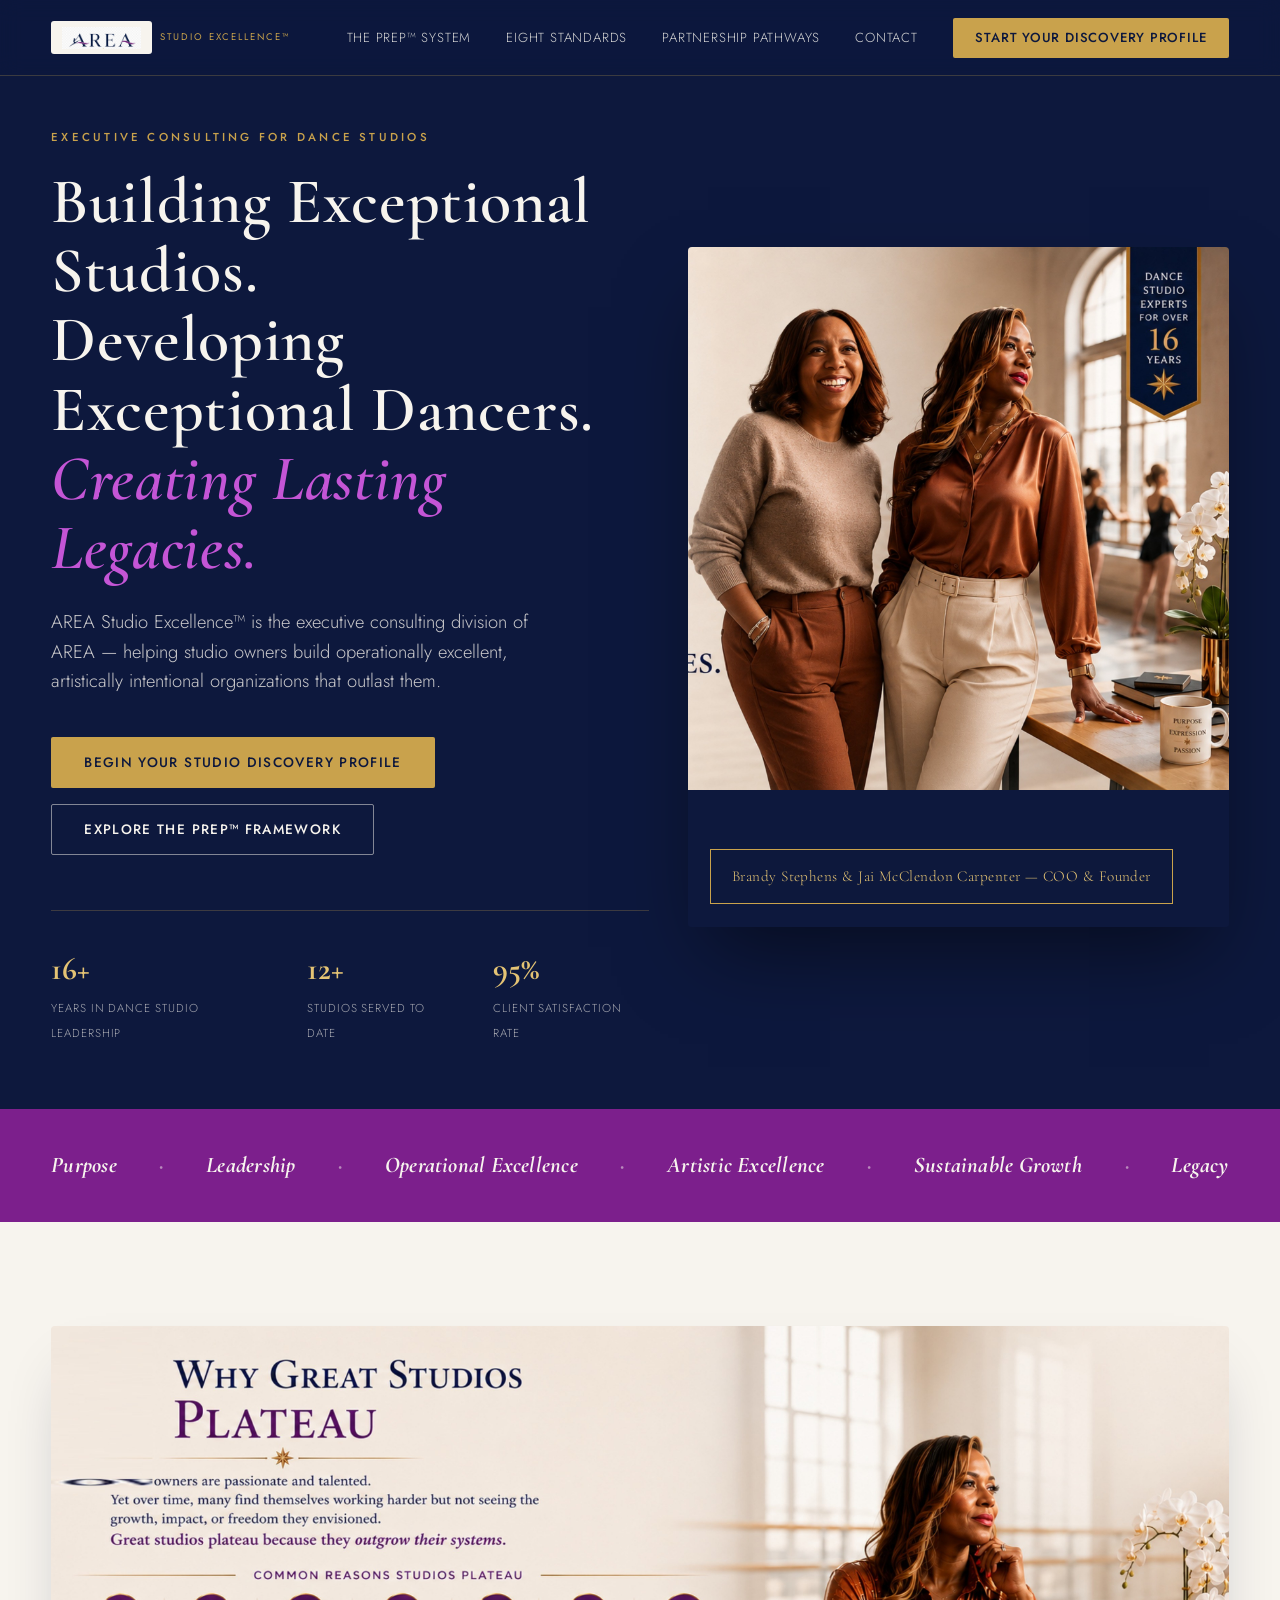
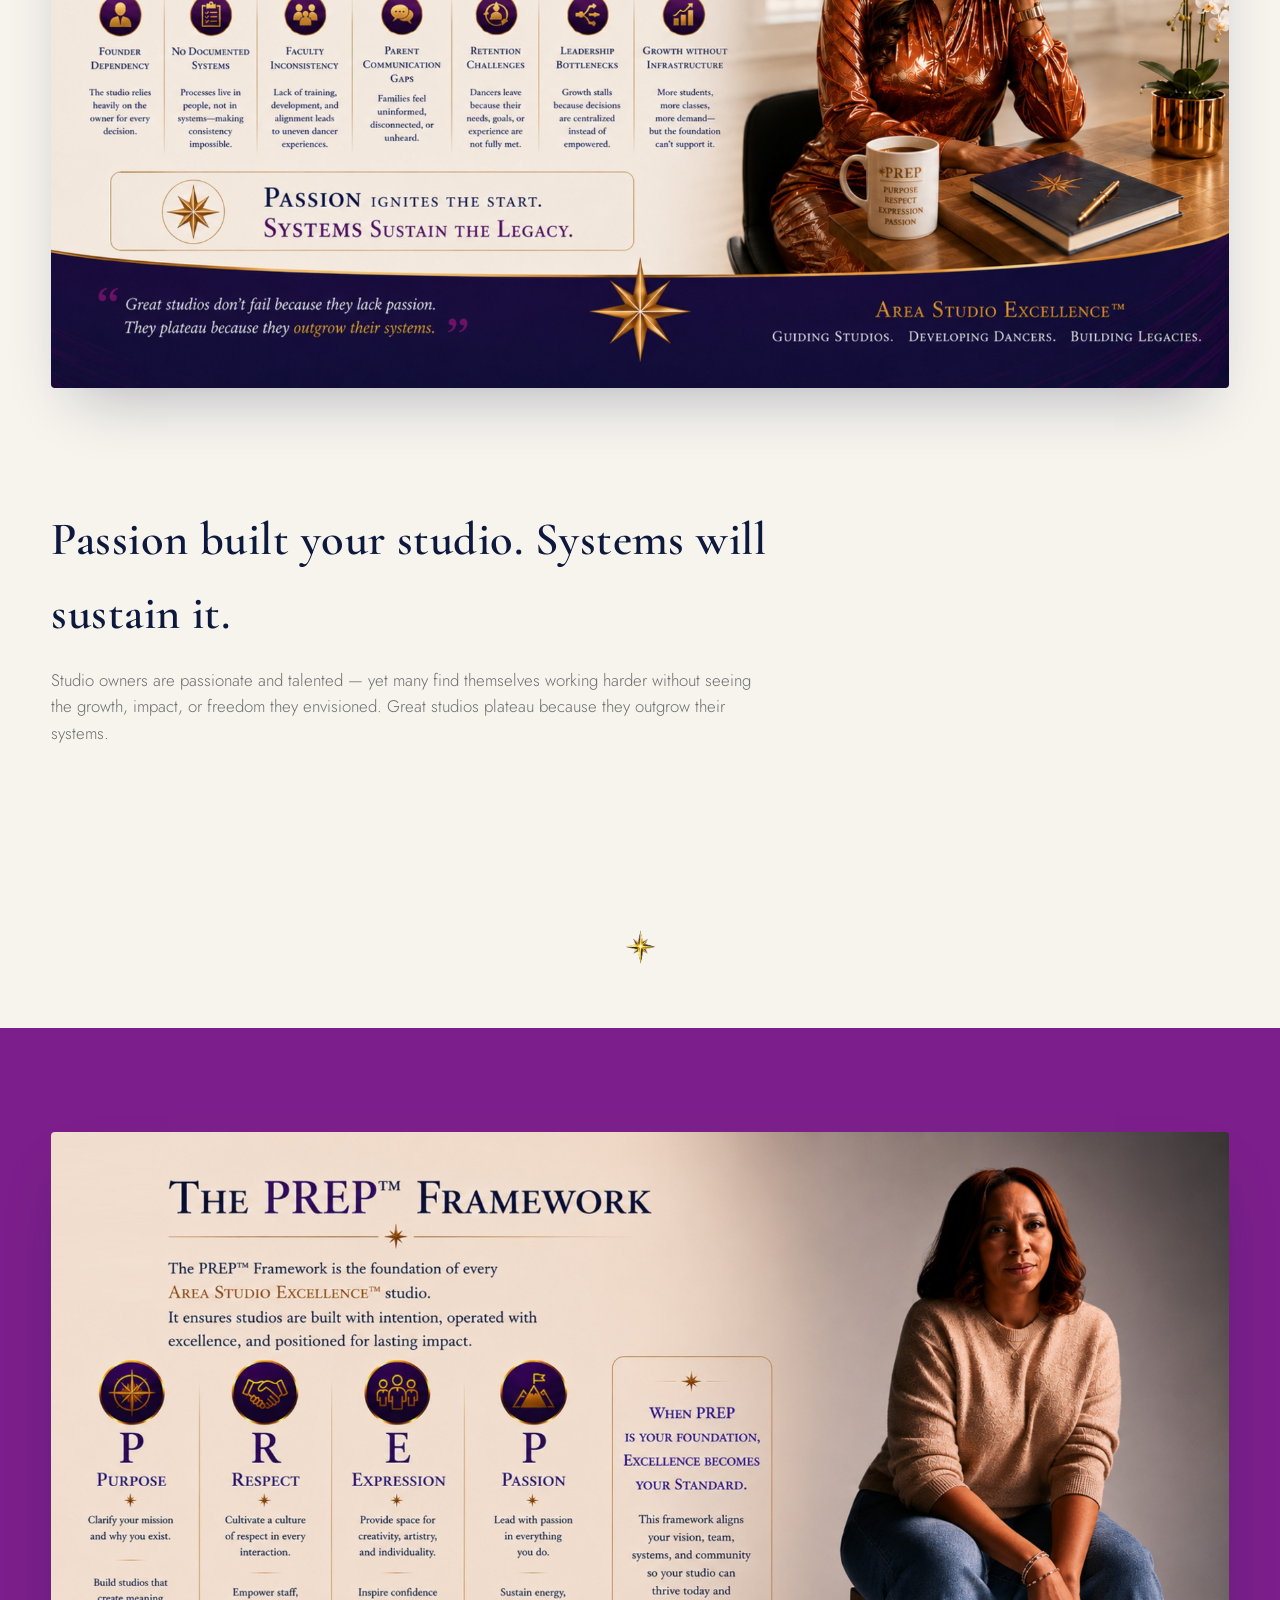
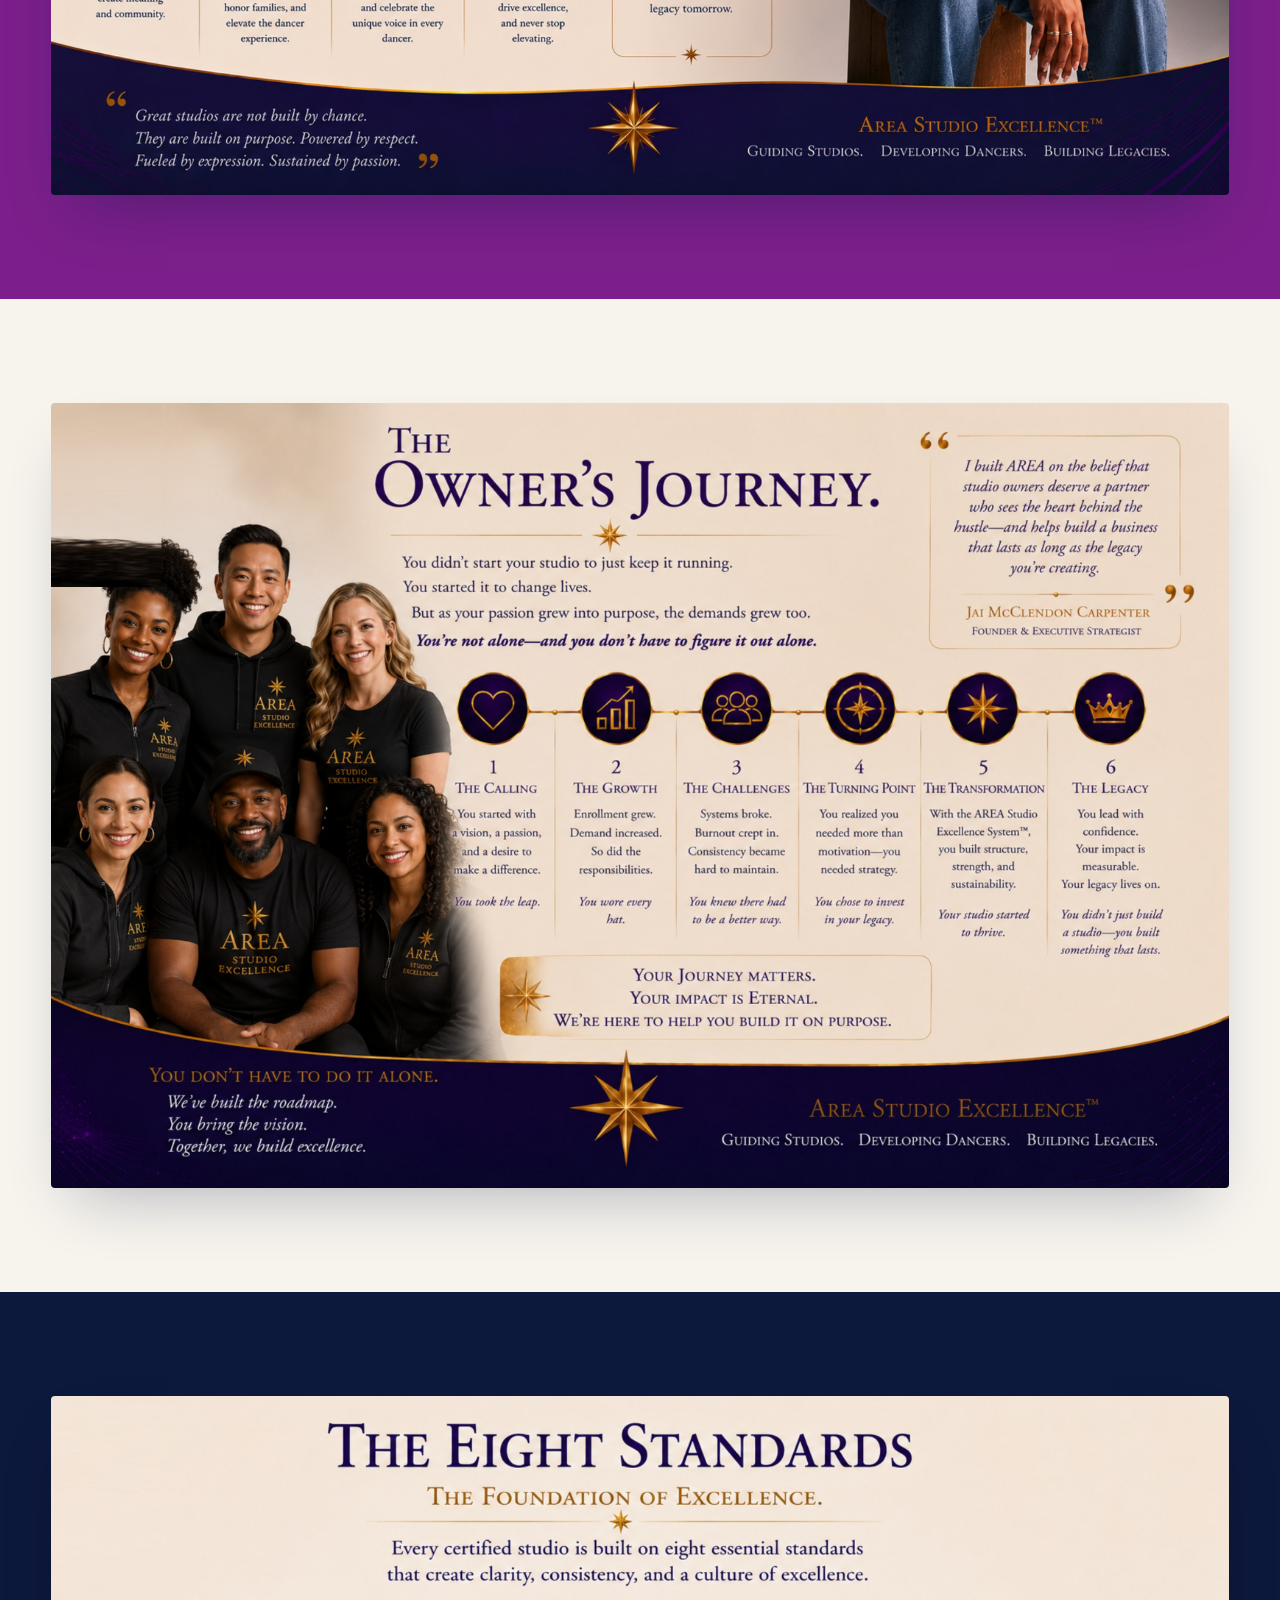
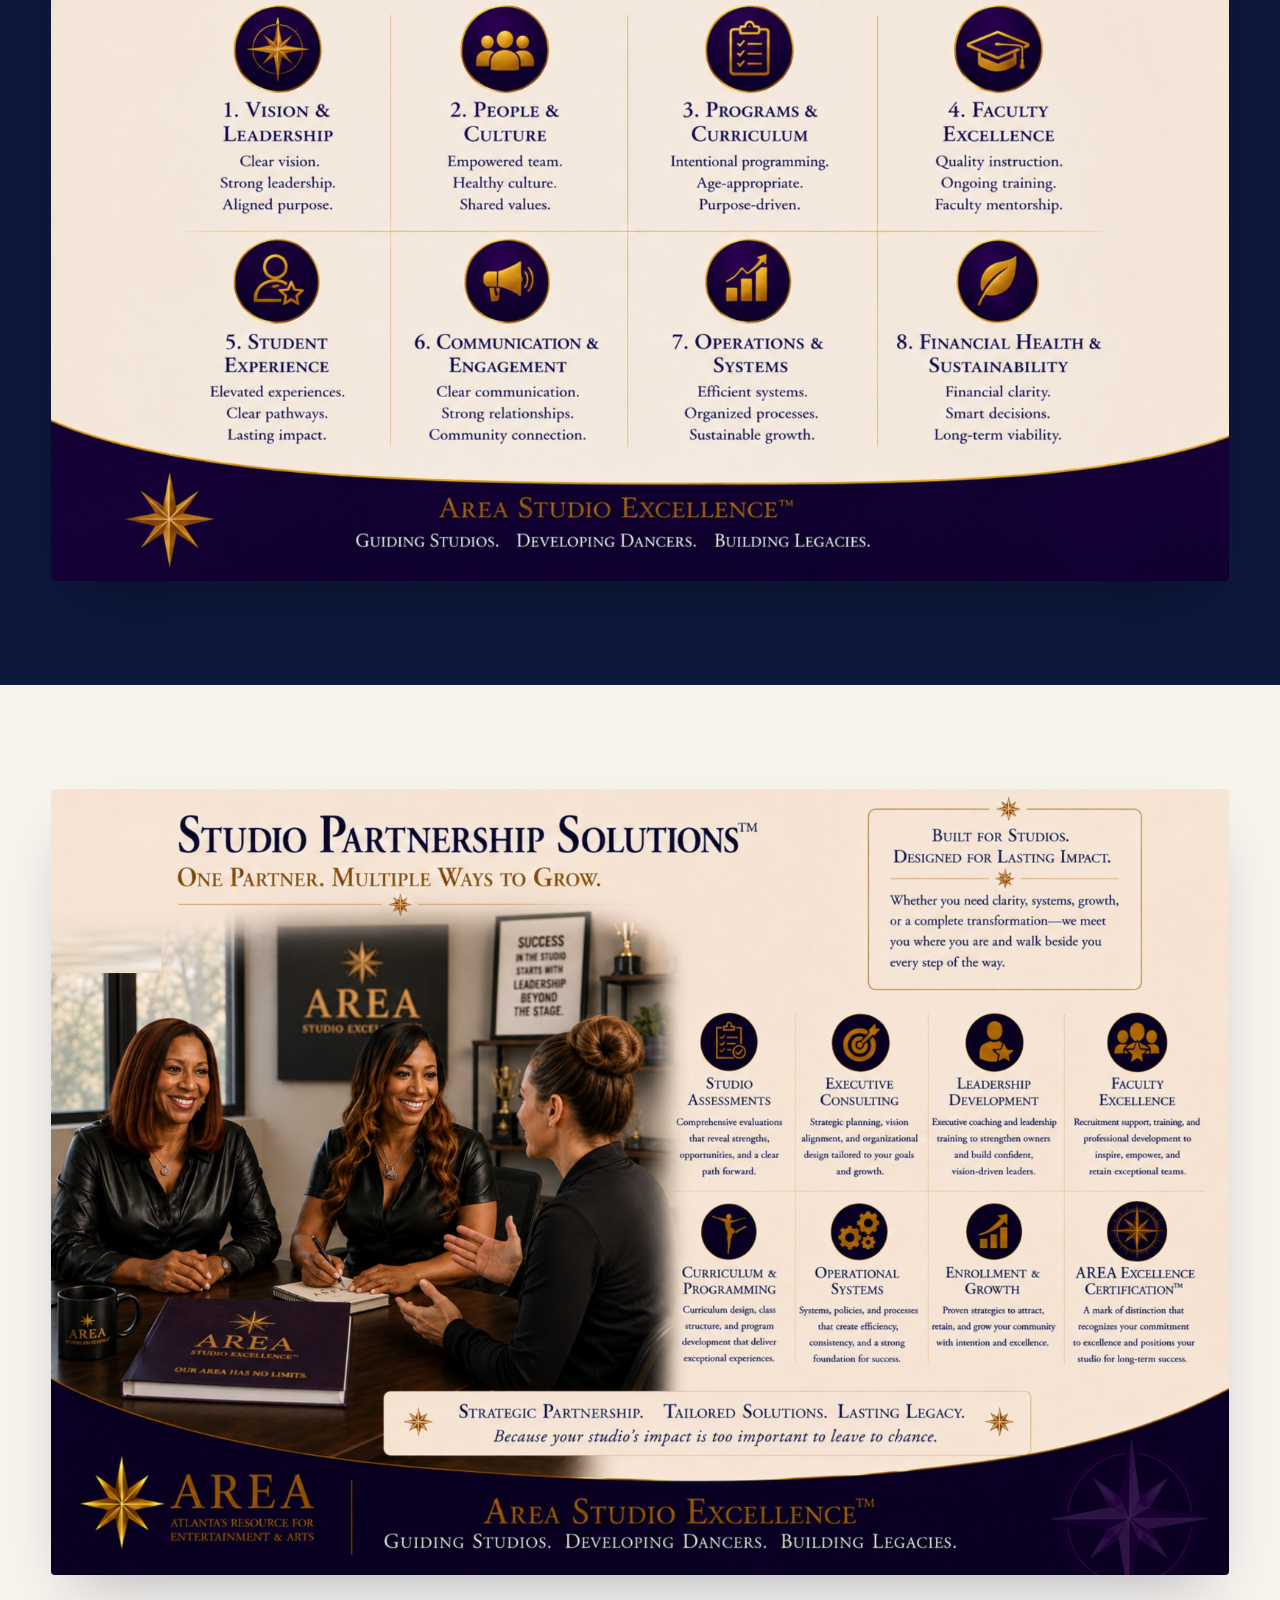
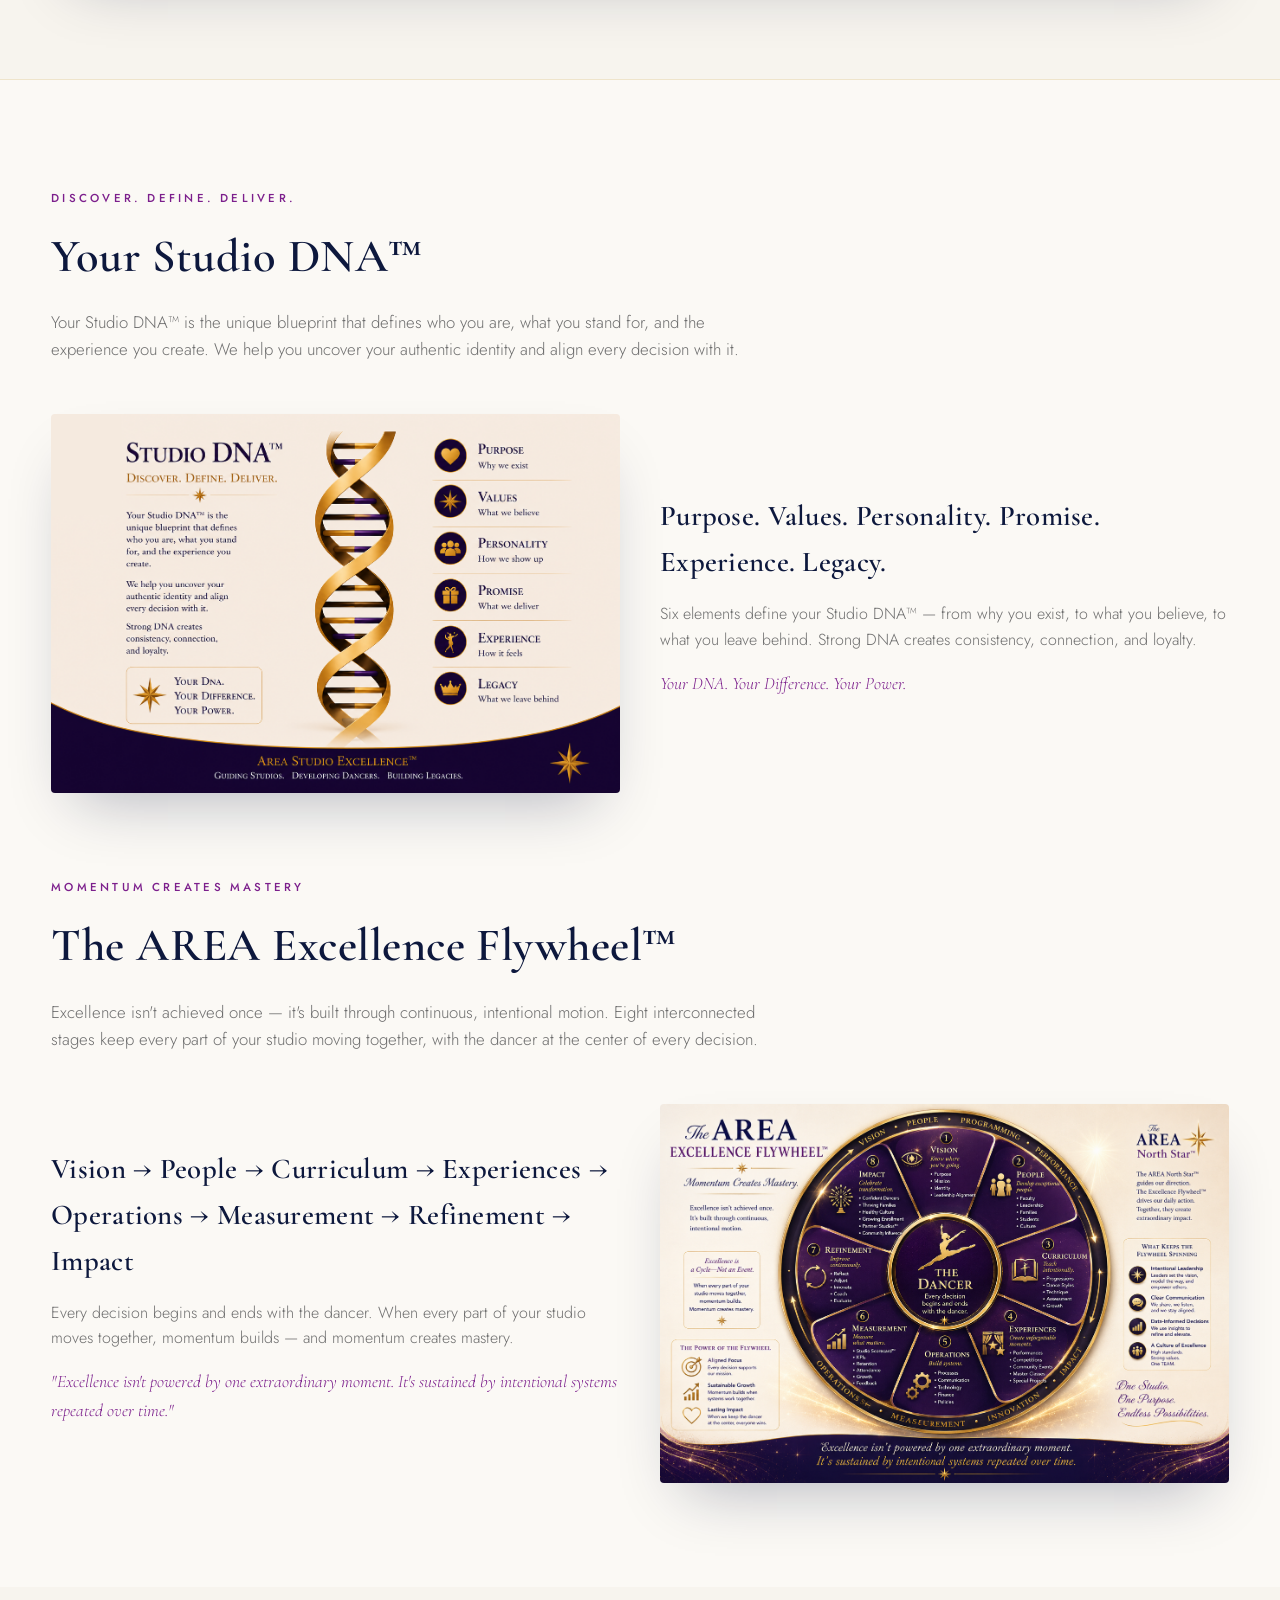
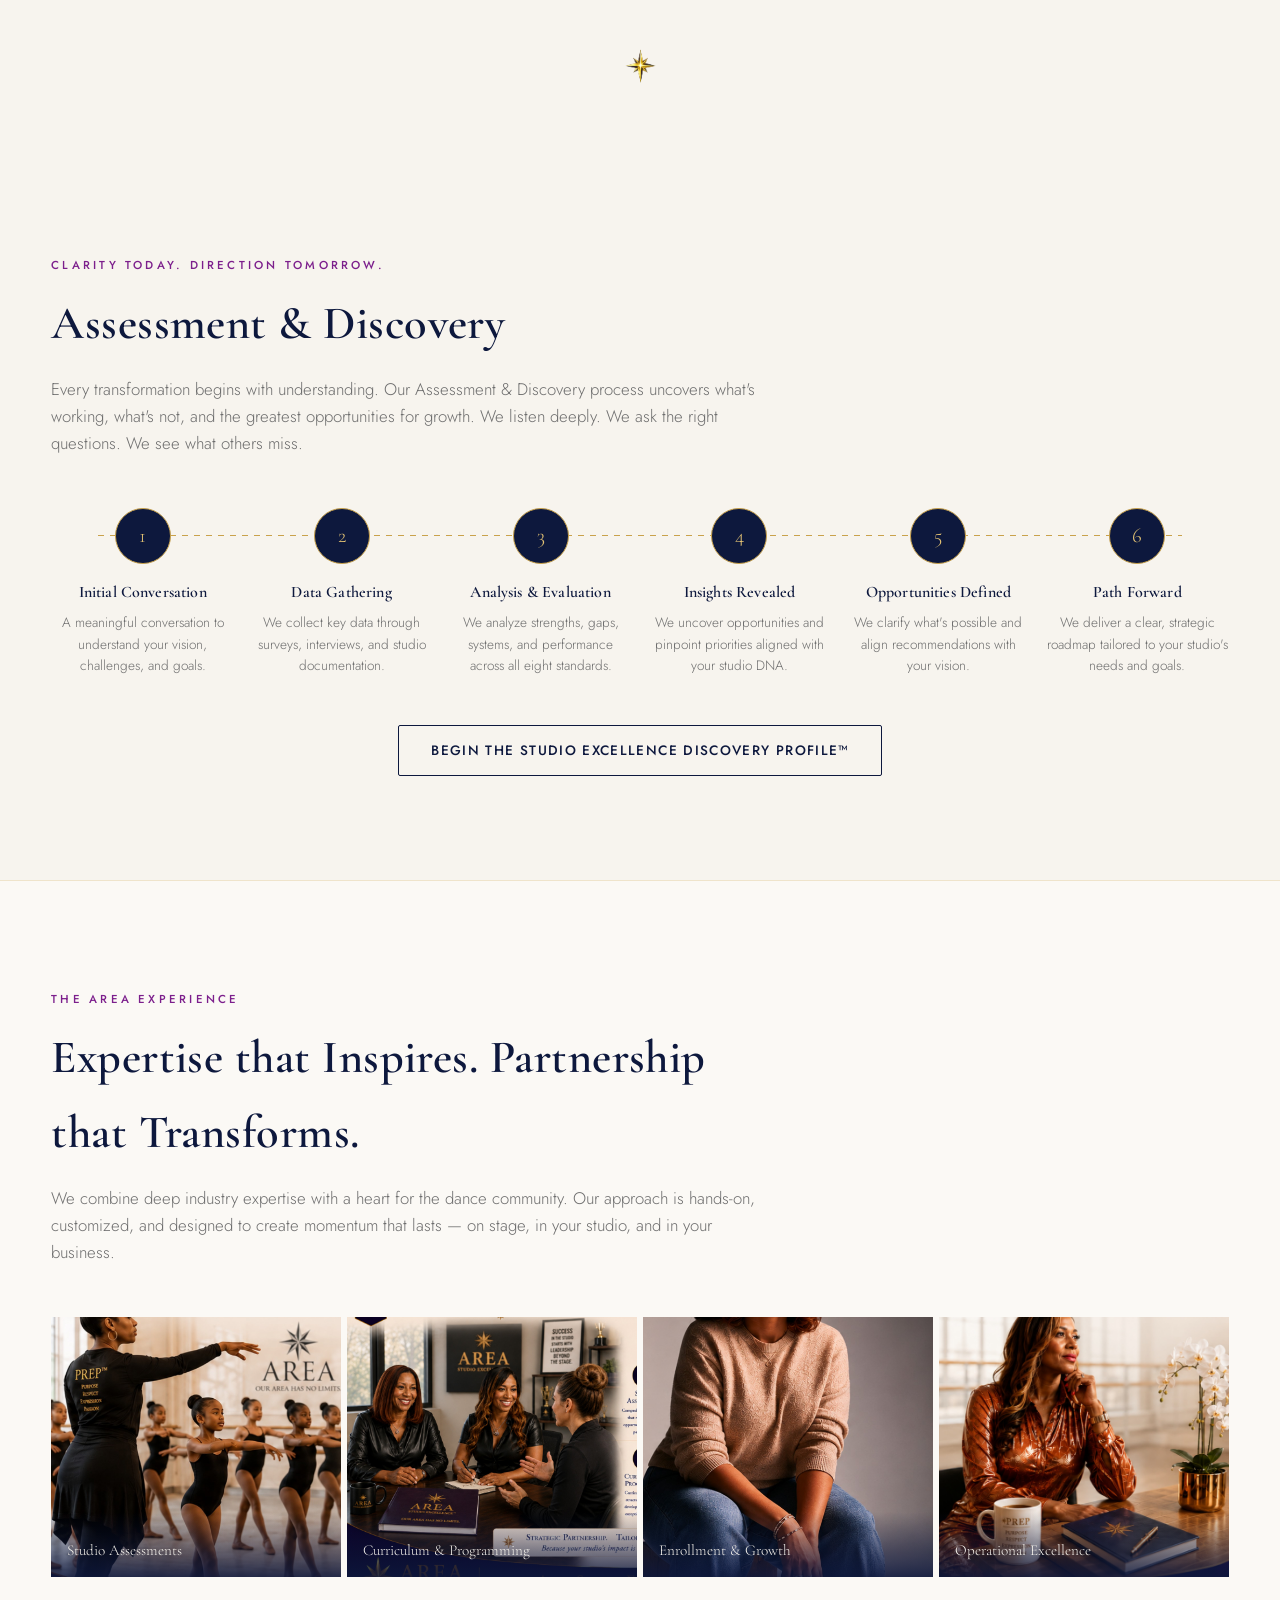
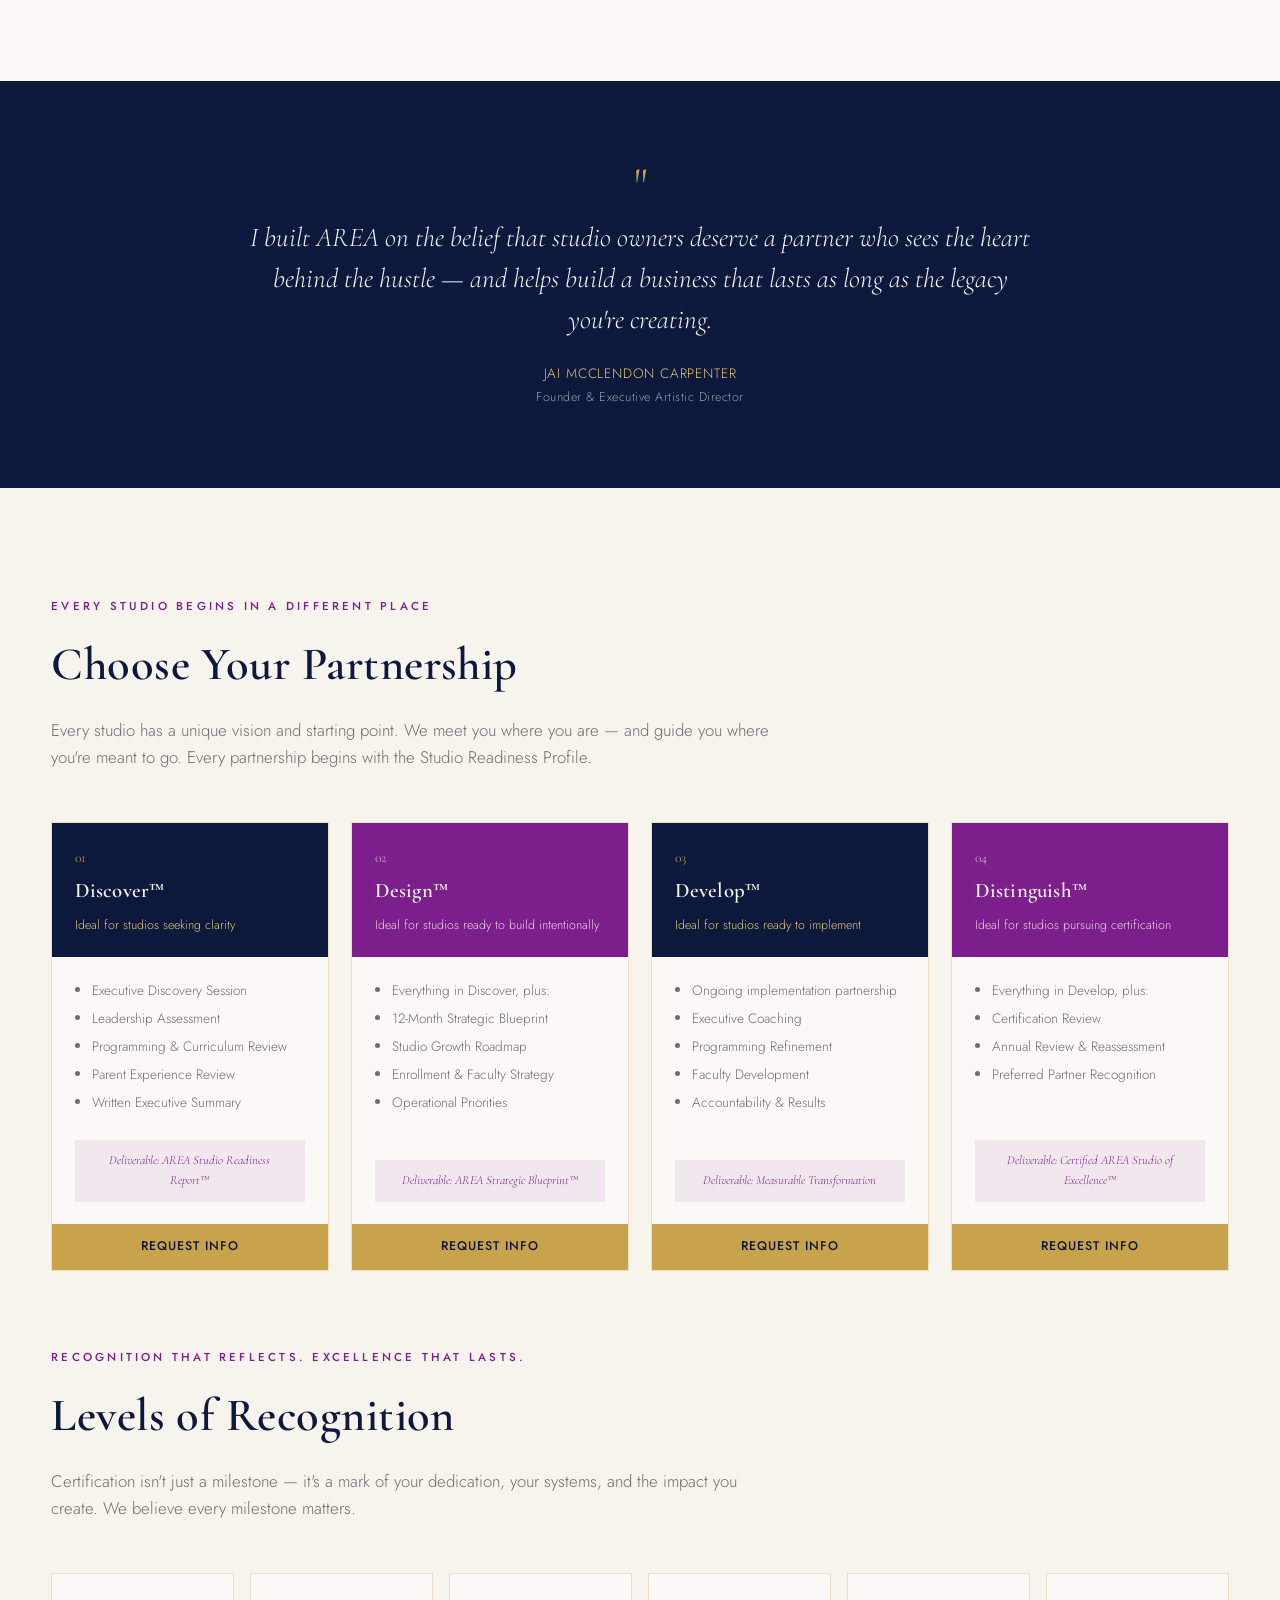
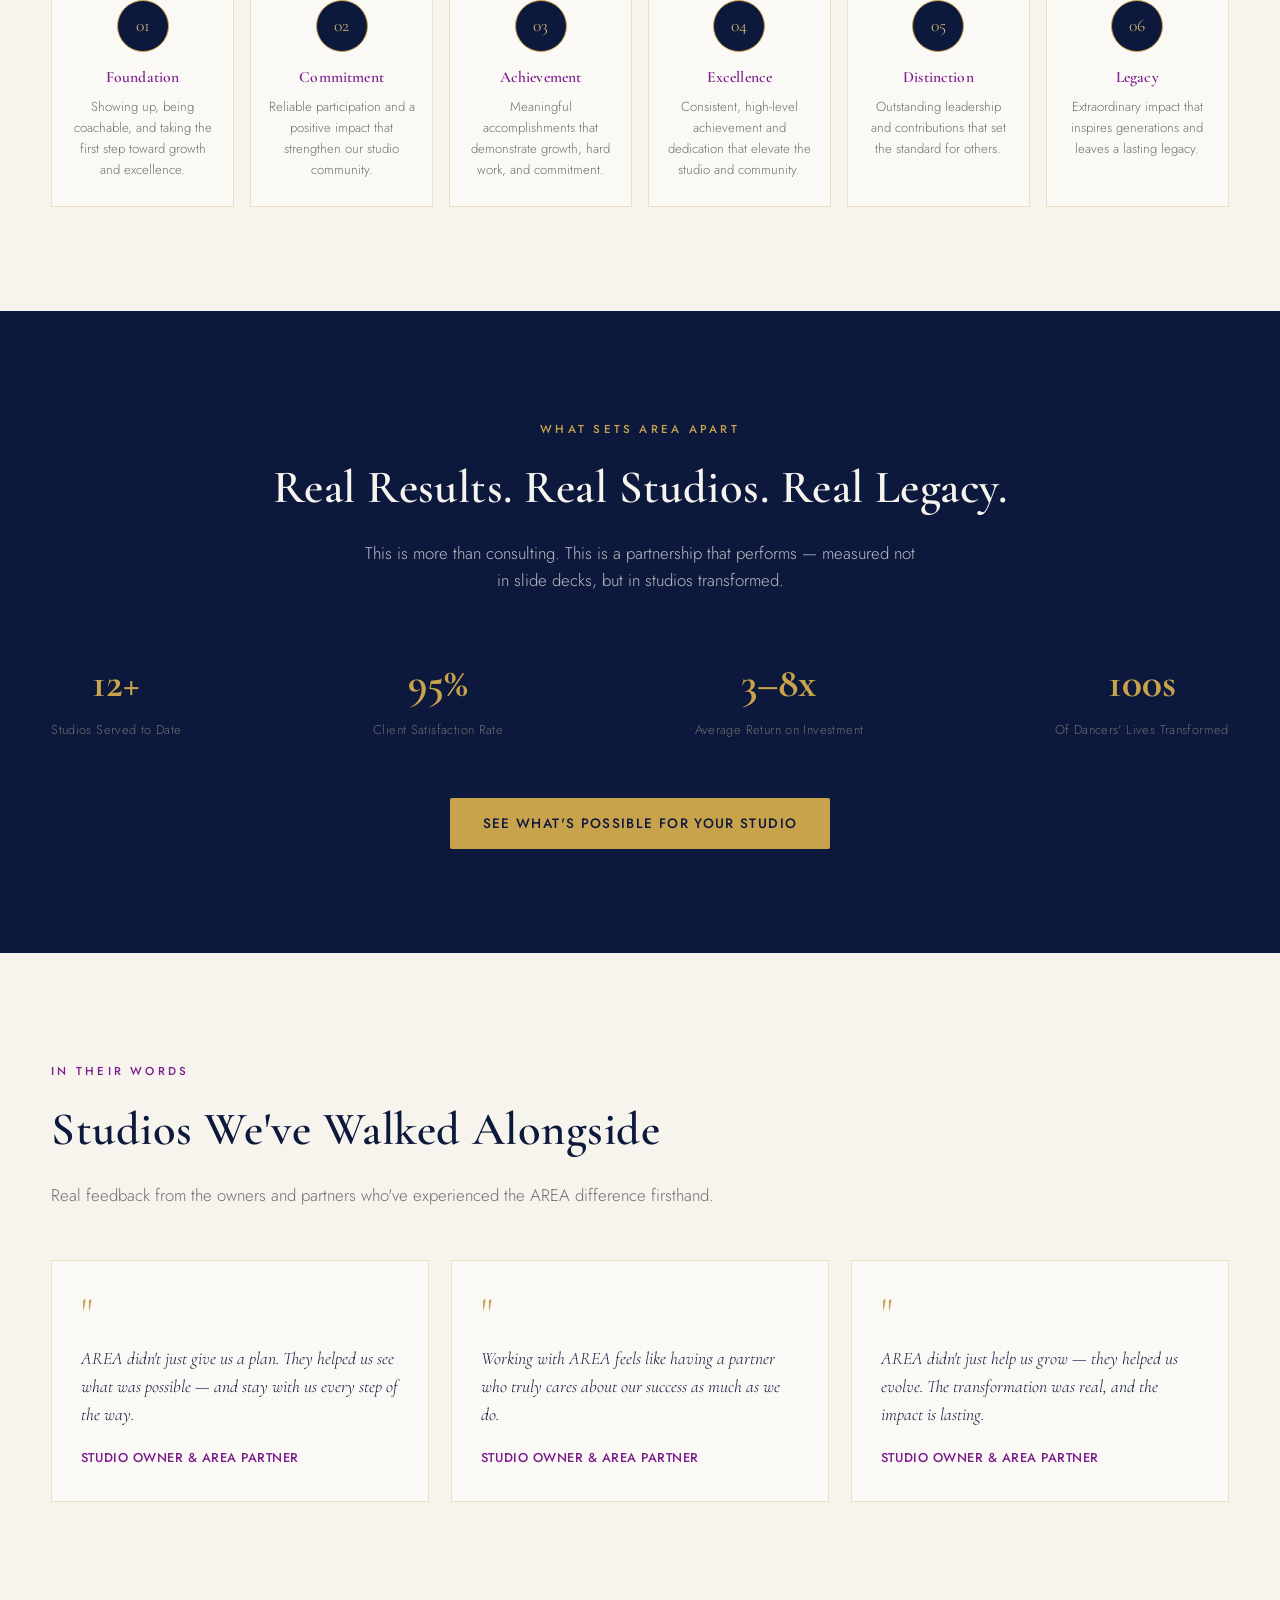
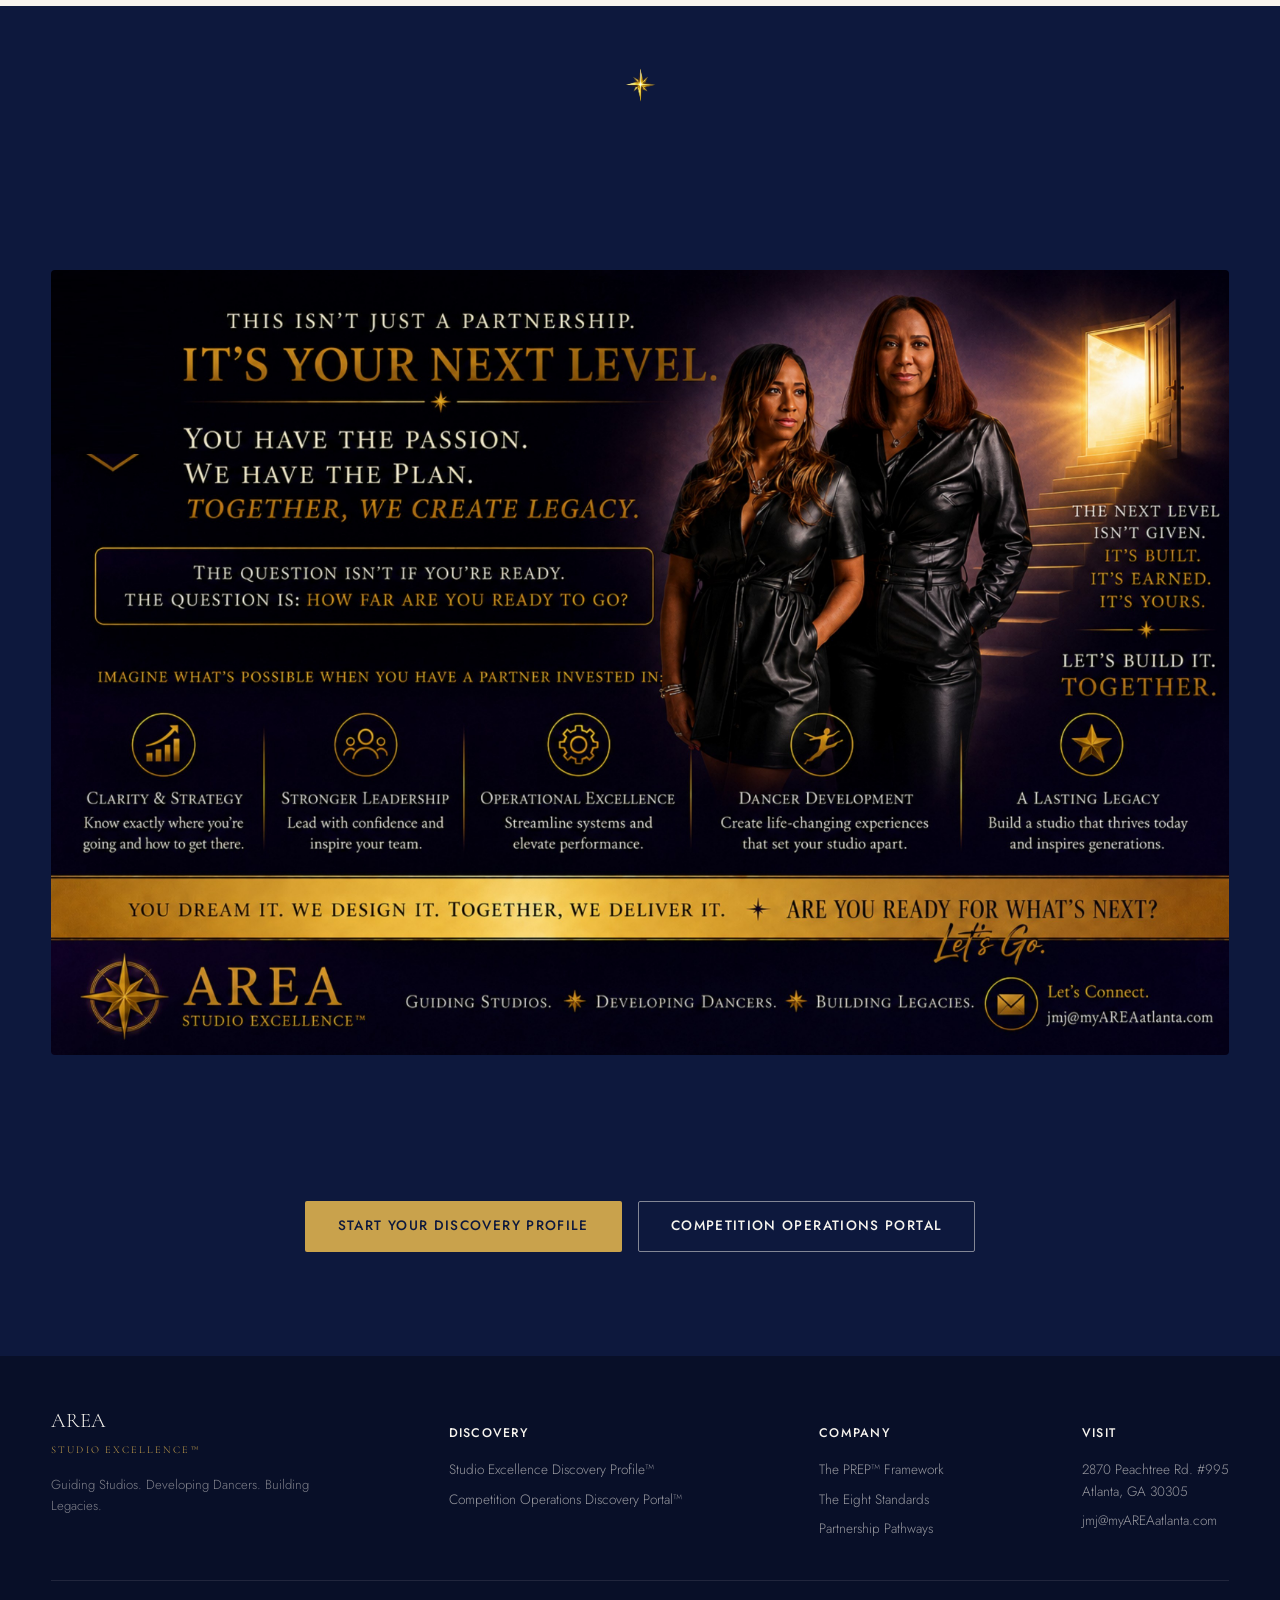
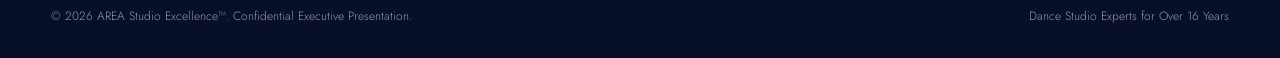
==== area-site/index.html @ b234a376 "Add files via upload" ====
<!DOCTYPE html>
<html lang="en">
<head>
<meta charset="UTF-8">
<meta name="viewport" content="width=device-width, initial-scale=1.0">
<title>AREA Studio Excellence™ | Executive Consulting for Dance Studios</title>
<link rel="stylesheet" href="styles.css">
<style>

  /* ---------------- HERO ---------------- */
  .hero {
    min-height: 100vh;
    display: flex;
    align-items: center;
    background: var(--navy);
    color: var(--ivory);
    overflow: hidden;
    position: relative;
  }
  .hero-grid {
    display: grid;
    grid-template-columns: 1.05fr 0.95fr;
    align-items: center;
    gap: 3vw;
    width: 100%;
    max-width: 1400px;
    margin: 0 auto;
    padding: 8rem 4vw 4rem;
  }
  .hero-copy .eyebrow { margin-bottom: 1.3rem; display: block; }
  .hero-copy h1 {
    font-size: clamp(2.6rem, 5vw, 4.2rem);
    line-height: 1.08;
    color: var(--ivory);
  }
  .hero-copy h1 em {
    font-style: italic;
    color: var(--orchid-bright);
  }
  .hero-copy .sub {
    margin-top: 1.6rem;
    font-size: 1.15rem;
    color: rgba(247,244,238,0.8);
    max-width: 480px;
    font-weight: 300;
  }
  .hero-actions {
    margin-top: 2.6rem;
    display: flex;
    gap: 1rem;
    flex-wrap: wrap;
  }
  .hero-img-wrap {
    position: relative;
    border-radius: 4px;
    overflow: hidden;
    box-shadow: 0 40px 80px -20px rgba(0,0,0,0.5);
  }
  .hero-img-wrap img { width: 100%; height: 680px; object-fit: contain; object-position: center top; background: var(--navy); }
  .hero-tag {
    position: absolute;
    bottom: 1.4rem; left: 1.4rem;
    background: rgba(13,24,61,0.85);
    border: 1px solid var(--gold);
    padding: 0.9rem 1.3rem;
    font-family: var(--serif);
    font-size: 0.95rem;
    color: var(--gold-bright);
    letter-spacing: 0.03em;
  }
  .hero-stats {
    display: flex;
    gap: 2.4rem;
    margin-top: 3.4rem;
    padding-top: 2rem;
    border-top: 1px solid rgba(201,162,76,0.25);
  }
  .hero-stats .stat b {
    font-family: var(--serif);
    font-size: 2rem;
    color: var(--gold-bright);
    display: block;
  }
  .hero-stats .stat span {
    font-size: 0.72rem;
    letter-spacing: 0.08em;
    text-transform: uppercase;
    color: rgba(247,244,238,0.65);
  }

  @media (max-width: 980px) {
    .hero-grid { grid-template-columns: 1fr; padding-top: 7rem; }
    .hero-img-wrap img { height: 420px; }
  }

  /* ---------------- PILLARS STRIP ---------------- */
  .pillars-strip {
    background: var(--orchid);
    padding: 2.4rem 4vw;
  }
  .pillars-row {
    max-width: 1400px; margin: 0 auto;
    display: flex; justify-content: space-between; align-items: center; flex-wrap: wrap; gap: 0.8rem 0;
    text-align: center;
    width: 100%;
  }
  .pillars-row span {
    font-family: var(--serif);
    font-size: 1.4rem;
    font-weight: 700;
    color: var(--ivory);
    font-style: italic;
    letter-spacing: 0.01em;
  }
  .pillars-row .sep {
    color: rgba(247,244,238,0.5);
    margin: 0 0.6rem;
    font-style: normal;
  }

  /* ---------------- PREP FRAMEWORK ---------------- */
  .prep-grid {
    display: grid;
    grid-template-columns: repeat(4, 1fr);
    gap: 1.6rem;
    margin-top: 2.5rem;
  }
  .prep-card {
    text-align: center;
    padding: 2.2rem 1.3rem;
    border: 1px solid rgba(201,162,76,0.35);
    background: var(--ivory-soft);
  }
  .prep-letter {
    font-family: var(--serif);
    font-size: 2.6rem;
    color: var(--navy);
    font-weight: 700;
    display: block;
  }
  .prep-card h4 { font-size: 1.2rem; color: var(--orchid); margin: 0.4rem 0 0.9rem; }
  .prep-card p { color: var(--stone); font-size: 0.92rem; margin: 0; }
  @media (max-width: 780px) { .prep-grid { grid-template-columns: 1fr 1fr; } }

  /* ---------------- STUDIO DNA / FLYWHEEL SHOWCASE ---------------- */
  .brand-frameworks {
    display: grid;
    grid-template-columns: 1fr;
    gap: 3rem;
    margin-top: 2.5rem;
  }
  .framework-block {
    display: grid;
    grid-template-columns: 1fr 1fr;
    gap: 2.5rem;
    align-items: center;
  }
  .framework-block.reverse { direction: rtl; }
  .framework-block.reverse > * { direction: ltr; }
  .framework-block img {
    width: 100%;
    border-radius: 4px;
    box-shadow: 0 30px 60px -25px rgba(13,24,61,0.3);
  }
  .framework-copy h3 { font-size: 1.8rem; color: var(--navy); margin-bottom: 0.8rem; }
  .framework-copy p { color: var(--stone); font-size: 1rem; margin-bottom: 1rem; }
  .framework-copy .tagline { font-family: var(--serif); font-style: italic; color: var(--orchid); font-size: 1.1rem; }
  @media (max-width: 860px) {
    .framework-block, .framework-block.reverse { grid-template-columns: 1fr; direction: ltr; }
  }

  /* ---------------- CERTIFICATION LEVELS ---------------- */
  .cert-row {
    display: flex;
    justify-content: space-between;
    gap: 1rem;
    margin-top: 2.8rem;
    flex-wrap: wrap;
  }
  .cert-level {
    flex: 1;
    min-width: 140px;
    text-align: center;
    padding: 1.6rem 1rem;
    background: var(--ivory-soft);
    border: 1px solid rgba(201,162,76,0.3);
  }
  .cert-level .badge {
    width: 52px; height: 52px;
    border-radius: 50%;
    background: var(--navy);
    border: 1.5px solid var(--gold);
    display: flex; align-items: center; justify-content: center;
    margin: 0 auto 0.8rem;
    font-family: var(--serif);
    color: var(--gold-bright);
    font-size: 1.1rem;
  }
  .cert-level h4 { font-size: 0.98rem; color: var(--orchid); margin-bottom: 0.4rem; }
  .cert-level p { font-size: 0.82rem; color: var(--stone); margin: 0; }

  /* ---------------- STANDARDS GRID ---------------- */
  .standards-grid {
    display: grid;
    grid-template-columns: repeat(4, 1fr);
    gap: 0;
    margin-top: 2.5rem;
    border-top: 1px solid rgba(247,244,238,0.15);
  }
  .standard-cell {
    padding: 2.2rem 1.6rem;
    border-right: 1px solid rgba(247,244,238,0.12);
    border-bottom: 1px solid rgba(247,244,238,0.12);
  }
  .standard-cell .num {
    font-family: var(--serif);
    color: var(--gold);
    font-size: 0.95rem;
  }
  .standard-cell h4 { color: var(--ivory); font-size: 1.15rem; margin: 0.5rem 0 0.5rem; }
  .standard-cell p { color: rgba(247,244,238,0.65); font-size: 0.88rem; margin: 0; }
  @media (max-width: 900px) { .standards-grid { grid-template-columns: 1fr 1fr; } }
  @media (max-width: 560px) { .standards-grid { grid-template-columns: 1fr; } }

  /* ---------------- JOURNEY / PROCESS ---------------- */
  .journey-row {
    display: flex;
    justify-content: space-between;
    margin-top: 3rem;
    position: relative;
    flex-wrap: wrap;
    gap: 2rem 1rem;
  }
  .journey-row::before {
    content: "";
    position: absolute;
    top: 27px; left: 4%; right: 4%;
    height: 1px;
    background: repeating-linear-gradient(90deg, var(--gold), var(--gold) 6px, transparent 6px, transparent 12px);
    z-index: 0;
  }
  .journey-step {
    position: relative;
    z-index: 1;
    flex: 1;
    min-width: 140px;
    text-align: center;
  }
  .journey-step .dot {
    width: 56px; height: 56px;
    border-radius: 50%;
    background: var(--navy);
    border: 1.5px solid var(--gold);
    color: var(--gold-bright);
    display: flex; align-items: center; justify-content: center;
    margin: 0 auto 1rem;
    font-family: var(--serif);
    font-size: 1.3rem;
  }
  .journey-step h4 { font-size: 1rem; color: var(--navy); margin-bottom: 0.4rem; }
  .journey-step p { font-size: 0.85rem; color: var(--stone); margin: 0; }

  /* ---------------- PATHWAYS ---------------- */
  .pathways-grid {
    display: grid;
    grid-template-columns: repeat(4, 1fr);
    gap: 1.4rem;
    margin-top: 2.8rem;
  }
  .pathway-card {
    background: var(--ivory-soft);
    border: 1px solid rgba(201,162,76,0.3);
    display: flex;
    flex-direction: column;
  }
  .pathway-head {
    background: var(--navy);
    color: var(--ivory);
    padding: 1.3rem 1.4rem;
  }
  .pathway-head.orchid-head { background: var(--orchid); }
  .pathway-head.orchid-head .num { color: var(--ivory); opacity: 0.7; }
  .pathway-head.orchid-head span { color: var(--ivory); opacity: 0.85; }
  .pathway-head .num { color: var(--gold); font-family: var(--serif); font-size: 0.85rem;}
  .pathway-head h4 { font-size: 1.3rem; margin: 0.3rem 0 0.2rem; font-family: var(--serif); }
  .pathway-head span { font-size: 0.78rem; color: var(--gold-bright); }
  .pathway-body { padding: 1.4rem; flex: 1; display: flex; flex-direction: column; }
  .pathway-body ul { margin: 0 0 1.2rem; padding-left: 1.1rem; font-size: 0.85rem; color: var(--stone); flex: 1; }
  .pathway-body li { margin-bottom: 0.4rem; }
  .pathway-deliverable {
    font-size: 0.78rem;
    background: rgba(124,31,140,0.08);
    color: var(--orchid);
    padding: 0.7rem 0.9rem;
    text-align: center;
    font-style: italic;
    font-family: var(--serif);
  }
  .pathway-cta {
    display: block;
    text-align: center;
    padding: 0.8rem;
    font-size: 0.78rem;
    letter-spacing: 0.08em;
    text-transform: uppercase;
    font-weight: 500;
    color: var(--navy);
    background: var(--gold);
    transition: background 0.2s;
  }
  .pathway-cta:hover { background: var(--gold-bright); }
  @media (max-width: 980px) { .pathways-grid { grid-template-columns: 1fr 1fr; } }
  @media (max-width: 560px) { .pathways-grid { grid-template-columns: 1fr; } }

  /* ---------------- WHO WE SERVE / PHOTO GRID ---------------- */
  .photo-band {
    display: grid;
    grid-template-columns: repeat(4, 1fr);
    gap: 0.4rem;
    margin-top: 3rem;
  }
  .photo-band figure { margin: 0; position: relative; overflow: hidden; }
  .photo-band img { height: 260px; width: 100%; object-fit: cover; transition: transform 0.5s ease; }
  .photo-band figure:hover img { transform: scale(1.06); }
  .photo-band figcaption {
    position: absolute; bottom: 0; left: 0; right: 0;
    background: linear-gradient(to top, rgba(13,24,61,0.88), transparent);
    color: var(--ivory);
    padding: 1.6rem 1rem 0.9rem;
    font-family: var(--serif);
    font-size: 0.95rem;
  }
  @media (max-width: 860px) { .photo-band { grid-template-columns: 1fr 1fr; } }

  /* ---------------- FOUNDER QUOTE ---------------- */
  .founder-quote {
    padding: 5rem 4vw;
    background: var(--navy);
    color: var(--ivory);
    text-align: center;
  }
  .founder-quote .mark { color: var(--gold); font-family: var(--serif); font-size: 3rem; line-height: 1; }
  .founder-quote p {
    font-family: var(--serif);
    font-style: italic;
    font-size: clamp(1.3rem, 2.6vw, 1.7rem);
    max-width: 780px;
    margin: 0.6rem auto 1.4rem;
    color: var(--ivory);
    line-height: 1.5;
  }
  .founder-quote .attribution { color: var(--gold-bright); font-size: 0.85rem; letter-spacing: 0.06em; text-transform: uppercase; }
  .founder-quote .attribution span { display: block; color: rgba(247,244,238,0.6); font-size: 0.78rem; letter-spacing: 0.04em; text-transform: none; margin-top: 0.2rem; }

  /* ---------------- TESTIMONIAL / STATS ---------------- */
  .stats-row {
    display: flex;
    justify-content: space-between;
    flex-wrap: wrap;
    gap: 2rem;
    margin-top: 3rem;
    text-align: center;
  }
  .stats-row .stat b {
    font-family: var(--serif);
    font-size: 2.6rem;
    color: var(--gold);
    display: block;
  }
  .stats-row .stat span { font-size: 0.8rem; color: var(--stone); letter-spacing: 0.03em; }

  /* ---------------- TESTIMONIALS ---------------- */
  .testimonial-grid {
    display: grid;
    grid-template-columns: repeat(3, 1fr);
    gap: 1.4rem;
    margin-top: 2.8rem;
  }
  .testimonial-card {
    background: var(--ivory-soft);
    border: 1px solid rgba(201,162,76,0.3);
    padding: 2rem 1.8rem;
    display: flex;
    flex-direction: column;
  }
  .testimonial-card .quote-mark {
    font-family: var(--serif);
    font-size: 2.6rem;
    color: var(--gold);
    line-height: 1;
    margin-bottom: 0.6rem;
  }
  .testimonial-card p {
    font-family: var(--serif);
    font-style: italic;
    font-size: 1.1rem;
    color: var(--navy);
    flex: 1;
    margin: 0 0 1.2rem;
  }
  .testimonial-card .attribution {
    font-size: 0.8rem;
    letter-spacing: 0.04em;
    text-transform: uppercase;
    color: var(--orchid);
    font-weight: 500;
  }
  @media (max-width: 900px) { .testimonial-grid { grid-template-columns: 1fr 1fr; } }
  @media (max-width: 600px) { .testimonial-grid { grid-template-columns: 1fr; } }

  /* ---------------- CTA FINAL ---------------- */
  .cta-final {
    background: var(--navy);
    color: var(--ivory);
    display: grid;
    grid-template-columns: 1.1fr 0.9fr;
    align-items: center;
  }
  .cta-final-copy { padding: 6rem 4vw; }
  .cta-final-copy .eyebrow { color: var(--gold); }
  .cta-final-copy h2 { color: var(--ivory); font-size: clamp(2rem, 4vw, 3rem); margin-top: 0.8rem; }
  .cta-final-copy p { color: rgba(247,244,238,0.75); margin-top: 1.2rem; max-width: 460px; }
  .cta-final-img { height: 100%; min-height: 460px; overflow: hidden; }
  .cta-final-img img { width: 100%; height: 100%; object-fit: cover; object-position: 70% 20%; }
  @media (max-width: 900px) {
    .cta-final { grid-template-columns: 1fr; }
    .cta-final-img { min-height: 320px; }
  }

  /* ---------------- FOOTER ---------------- */
  footer {
    background: var(--navy-deep);
    color: rgba(247,244,238,0.6);
    padding: 3rem 4vw 2rem;
    font-size: 0.85rem;
  }
  .footer-grid {
    max-width: 1240px; margin: 0 auto;
    display: flex; justify-content: space-between; flex-wrap: wrap; gap: 2rem;
    padding-bottom: 2rem;
    border-bottom: 1px solid rgba(247,244,238,0.1);
  }
  .footer-brand { font-family: var(--serif); color: var(--ivory); font-size: 1.3rem; }
  .footer-brand small { display: block; color: var(--gold); font-size: 0.65rem; letter-spacing: 0.2em; margin-top: 0.3rem; }
  .footer-col h5 { color: var(--ivory); font-size: 0.78rem; letter-spacing: 0.1em; text-transform: uppercase; margin-bottom: 0.9rem; font-weight: 500; }
  .footer-col a, .footer-col p { display: block; color: rgba(247,244,238,0.6); font-size: 0.85rem; margin-bottom: 0.5rem; }
  .footer-col a:hover { color: var(--gold-bright); }
  .footer-bottom { max-width: 1240px; margin: 1.6rem auto 0; display: flex; justify-content: space-between; flex-wrap: wrap; gap: 1rem; font-size: 0.75rem; }
</style>
</head>
<body>

<nav class="site-nav">
  <a href="index.html" class="brand">
    <span class="brand-badge"><img src="images/brand/logo_area_only.png" alt="AREA"></span>
    <span class="brand-sub">STUDIO EXCELLENCE™</span>
  </a>
  <div class="links">
    <a href="#prep">The PREP™ System</a>
    <a href="#standards">Eight Standards</a>
    <a href="#pathways">Partnership Pathways</a>
    <a href="#contact">Contact</a>
    <a href="discovery-profile.html" class="cta-btn">Start Your Discovery Profile</a>
  </div>
</nav>

<!-- HERO -->
<header class="hero">
  <div class="hero-grid">
    <div class="hero-copy fade-in visible">
      <span class="eyebrow">Executive Consulting for Dance Studios</span>
      <h1>Building Exceptional Studios.<br>Developing Exceptional Dancers.<br><em>Creating Lasting Legacies.</em></h1>
      <p class="sub">AREA Studio Excellence™ is the executive consulting division of AREA — helping studio owners build operationally excellent, artistically intentional organizations that outlast them.</p>
      <div class="hero-actions">
        <a href="discovery-profile.html" class="btn btn-gold">Begin Your Studio Discovery Profile</a>
        <a href="#prep" class="btn btn-outline-light">Explore the PREP™ Framework</a>
      </div>
      <div class="hero-stats">
        <div class="stat"><b>16+</b><span>Years in Dance Studio Leadership</span></div>
        <div class="stat"><b>12+</b><span>Studios Served to Date</span></div>
        <div class="stat"><b>95%</b><span>Client Satisfaction Rate</span></div>
      </div>
    </div>
    <div class="hero-img-wrap fade-in visible">
      <img src="images/hero_jai_brandy_kneecrop.jpg" alt="Brandy Stephens and Jai McClendon Carpenter, AREA Studio Excellence leadership">
      <div class="hero-tag">Brandy Stephens &amp; Jai McClendon Carpenter — COO &amp; Founder</div>
    </div>
  </div>
</header>

<div class="pillars-strip">
  <div class="pillars-row">
    <span>Purpose</span><span class="sep">·</span><span>Leadership</span><span class="sep">·</span><span>Operational Excellence</span><span class="sep">·</span><span>Artistic Excellence</span><span class="sep">·</span><span>Sustainable Growth</span><span class="sep">·</span><span>Legacy</span>
  </div>
</div>

<!-- WHY STUDIOS PLATEAU -->
<section class="section-pad" style="padding-bottom:0;">
  <div class="container">
    <img src="images/slides/slide3.jpg" alt="Why Great Studios Plateau — common reasons studios plateau" style="width:100%; border-radius:4px; box-shadow:0 30px 60px -25px rgba(13,24,61,0.3);">
  </div>
</section>

<section class="section-pad">
  <div class="container">
    <div class="section-head" style="margin-bottom:0;">
      <h2>Passion built your studio. Systems will sustain it.</h2>
      <p>Studio owners are passionate and talented — yet many find themselves working harder without seeing the growth, impact, or freedom they envisioned. Great studios plateau because they outgrow their systems.</p>
    </div>
  </div>
</section>

<div class="compass-break"><span class="star"></span></div>

<!-- PREP FRAMEWORK -->
<section class="section-pad" id="prep" style="background:var(--orchid);">
  <div class="container">
    <img src="images/slides/slide4.jpg" alt="The PREP Framework — Purpose, Respect, Expression, Passion" style="width:100%; border-radius:4px; box-shadow:0 30px 60px -25px rgba(13,24,61,0.4);">
  </div>
</section>

<!-- OWNER'S JOURNEY -->
<section class="section-pad">
  <div class="container">
    <img src="images/slides/slide7.jpg" alt="The Owner's Journey — from the calling to the legacy" style="width:100%; border-radius:4px; box-shadow:0 30px 60px -25px rgba(13,24,61,0.3);">
  </div>
</section>

<!-- EIGHT STANDARDS -->
<section class="section-pad dark-section" id="standards">
  <div class="container">
    <img src="images/slides/slide10.jpg" alt="The Eight Standards — the foundation of excellence" style="width:100%; border-radius:4px; box-shadow:0 30px 60px -25px rgba(0,0,0,0.4);">
  </div>
</section>

<!-- STUDIO PARTNERSHIP SOLUTIONS -->
<section class="section-pad">
  <div class="container">
    <img src="images/slides/slide13.jpg" alt="Studio Partnership Solutions — one partner, multiple ways to grow" style="width:100%; border-radius:4px; box-shadow:0 30px 60px -25px rgba(13,24,61,0.3);">
  </div>
</section>

<!-- STUDIO DNA + EXCELLENCE FLYWHEEL -->
<section class="section-pad" style="background:var(--ivory-soft); border-top:1px solid rgba(201,162,76,0.25);">
  <div class="container">
    <div class="section-head">
      <span class="eyebrow on-light">Discover. Define. Deliver.</span>
      <h2>Your Studio DNA™</h2>
      <p>Your Studio DNA™ is the unique blueprint that defines who you are, what you stand for, and the experience you create. We help you uncover your authentic identity and align every decision with it.</p>
    </div>
    <div class="framework-block">
      <img src="images/brand/studio_dna.png" alt="Studio DNA framework: Purpose, Values, Personality, Promise, Experience, Legacy">
      <div class="framework-copy">
        <h3>Purpose. Values. Personality. Promise. Experience. Legacy.</h3>
        <p>Six elements define your Studio DNA™ — from why you exist, to what you believe, to what you leave behind. Strong DNA creates consistency, connection, and loyalty.</p>
        <p class="tagline">Your DNA. Your Difference. Your Power.</p>
      </div>
    </div>

    <div style="margin-top:5rem;">
      <div class="section-head">
        <span class="eyebrow on-light">Momentum Creates Mastery</span>
        <h2>The AREA Excellence Flywheel™</h2>
        <p>Excellence isn't achieved once — it's built through continuous, intentional motion. Eight interconnected stages keep every part of your studio moving together, with the dancer at the center of every decision.</p>
      </div>
      <div class="framework-block reverse">
        <img src="images/brand/excellence_flywheel.png" alt="AREA Excellence Flywheel: Vision, People, Curriculum, Experiences, Operations, Measurement, Refinement, Impact">
        <div class="framework-copy">
          <h3>Vision → People → Curriculum → Experiences → Operations → Measurement → Refinement → Impact</h3>
          <p>Every decision begins and ends with the dancer. When every part of your studio moves together, momentum builds — and momentum creates mastery.</p>
          <p class="tagline">"Excellence isn't powered by one extraordinary moment. It's sustained by intentional systems repeated over time."</p>
        </div>
      </div>
    </div>
  </div>
</section>

<div class="compass-break"><span class="star"></span></div>

<!-- ASSESSMENT & DISCOVERY JOURNEY -->
<section class="section-pad" id="discovery">
  <div class="container">
    <div class="section-head">
      <span class="eyebrow on-light">Clarity Today. Direction Tomorrow.</span>
      <h2>Assessment &amp; Discovery</h2>
      <p>Every transformation begins with understanding. Our Assessment &amp; Discovery process uncovers what's working, what's not, and the greatest opportunities for growth. We listen deeply. We ask the right questions. We see what others miss.</p>
    </div>
    <div class="journey-row">
      <div class="journey-step"><div class="dot">1</div><h4>Initial Conversation</h4><p>A meaningful conversation to understand your vision, challenges, and goals.</p></div>
      <div class="journey-step"><div class="dot">2</div><h4>Data Gathering</h4><p>We collect key data through surveys, interviews, and studio documentation.</p></div>
      <div class="journey-step"><div class="dot">3</div><h4>Analysis &amp; Evaluation</h4><p>We analyze strengths, gaps, systems, and performance across all eight standards.</p></div>
      <div class="journey-step"><div class="dot">4</div><h4>Insights Revealed</h4><p>We uncover opportunities and pinpoint priorities aligned with your studio DNA.</p></div>
      <div class="journey-step"><div class="dot">5</div><h4>Opportunities Defined</h4><p>We clarify what's possible and align recommendations with your vision.</p></div>
      <div class="journey-step"><div class="dot">6</div><h4>Path Forward</h4><p>We deliver a clear, strategic roadmap tailored to your studio's needs and goals.</p></div>
    </div>
    <div style="text-align:center; margin-top:3rem;">
      <a href="discovery-profile.html" class="btn btn-outline-navy">Begin the Studio Excellence Discovery Profile™</a>
    </div>
  </div>
</section>

<!-- WHO WE SERVE -->
<section class="section-pad" style="background:var(--ivory-soft); border-top:1px solid rgba(201,162,76,0.25);">
  <div class="container">
    <div class="section-head">
      <span class="eyebrow on-light">The AREA Experience</span>
      <h2>Expertise that Inspires. Partnership that Transforms.</h2>
      <p>We combine deep industry expertise with a heart for the dance community. Our approach is hands-on, customized, and designed to create momentum that lasts — on stage, in your studio, and in your business.</p>
    </div>
    <div class="photo-band">
      <figure><img src="images/dance_class.jpg" alt="Teaching artist leading a ballet technique class"><figcaption>Studio Assessments</figcaption></figure>
      <figure><img src="images/meeting_table.jpg" alt="Brandy Stephens and Jai McClendon Carpenter in an AREA executive consulting session"><figcaption>Curriculum &amp; Programming</figcaption></figure>
      <figure><img src="images/portrait_seated.jpg" alt="Brandy Stephens, COO &amp; Strategic Operations Director"><figcaption>Enrollment &amp; Growth</figcaption></figure>
      <figure><img src="images/portrait_desk_orange.jpg" alt="Jai McClendon Carpenter, Founder &amp; Executive Artistic Director"><figcaption>Operational Excellence</figcaption></figure>
    </div>
  </div>
</section>

<!-- FOUNDER QUOTE -->
<section class="founder-quote">
  <div class="mark">"</div>
  <p>I built AREA on the belief that studio owners deserve a partner who sees the heart behind the hustle — and helps build a business that lasts as long as the legacy you're creating.</p>
  <div class="attribution">Jai McClendon Carpenter<span>Founder &amp; Executive Artistic Director</span></div>
</section>

<!-- PARTNERSHIP PATHWAYS -->
<section class="section-pad" id="pathways">
  <div class="container">
    <div class="section-head">
      <span class="eyebrow on-light">Every Studio Begins in a Different Place</span>
      <h2>Choose Your Partnership</h2>
      <p>Every studio has a unique vision and starting point. We meet you where you are — and guide you where you're meant to go. Every partnership begins with the Studio Readiness Profile.</p>
    </div>
    <div class="pathways-grid">
      <div class="pathway-card">
        <div class="pathway-head"><span class="num">01</span><h4>Discover™</h4><span>Ideal for studios seeking clarity</span></div>
        <div class="pathway-body">
          <ul><li>Executive Discovery Session</li><li>Leadership Assessment</li><li>Programming &amp; Curriculum Review</li><li>Parent Experience Review</li><li>Written Executive Summary</li></ul>
          <div class="pathway-deliverable">Deliverable: AREA Studio Readiness Report™</div>
        </div>
        <a class="pathway-cta" href="discovery-profile.html">Request Info</a>
      </div>
      <div class="pathway-card">
        <div class="pathway-head orchid-head"><span class="num">02</span><h4>Design™</h4><span>Ideal for studios ready to build intentionally</span></div>
        <div class="pathway-body">
          <ul><li>Everything in Discover, plus:</li><li>12-Month Strategic Blueprint</li><li>Studio Growth Roadmap</li><li>Enrollment &amp; Faculty Strategy</li><li>Operational Priorities</li></ul>
          <div class="pathway-deliverable">Deliverable: AREA Strategic Blueprint™</div>
        </div>
        <a class="pathway-cta" href="discovery-profile.html">Request Info</a>
      </div>
      <div class="pathway-card">
        <div class="pathway-head"><span class="num">03</span><h4>Develop™</h4><span>Ideal for studios ready to implement</span></div>
        <div class="pathway-body">
          <ul><li>Ongoing implementation partnership</li><li>Executive Coaching</li><li>Programming Refinement</li><li>Faculty Development</li><li>Accountability &amp; Results</li></ul>
          <div class="pathway-deliverable">Deliverable: Measurable Transformation</div>
        </div>
        <a class="pathway-cta" href="discovery-profile.html">Request Info</a>
      </div>
      <div class="pathway-card">
        <div class="pathway-head orchid-head"><span class="num">04</span><h4>Distinguish™</h4><span>Ideal for studios pursuing certification</span></div>
        <div class="pathway-body">
          <ul><li>Everything in Develop, plus:</li><li>Certification Review</li><li>Annual Review &amp; Reassessment</li><li>Preferred Partner Recognition</li></ul>
          <div class="pathway-deliverable">Deliverable: Certified AREA Studio of Excellence™</div>
        </div>
        <a class="pathway-cta" href="discovery-profile.html">Request Info</a>
      </div>
    </div>

    <div style="margin-top:4.5rem;">
      <div class="section-head">
        <span class="eyebrow on-light">Recognition That Reflects. Excellence That Lasts.</span>
        <h2>Levels of Recognition</h2>
        <p>Certification isn't just a milestone — it's a mark of your dedication, your systems, and the impact you create. We believe every milestone matters.</p>
      </div>
      <div class="cert-row">
        <div class="cert-level"><div class="badge">01</div><h4>Foundation</h4><p>Showing up, being coachable, and taking the first step toward growth and excellence.</p></div>
        <div class="cert-level"><div class="badge">02</div><h4>Commitment</h4><p>Reliable participation and a positive impact that strengthen our studio community.</p></div>
        <div class="cert-level"><div class="badge">03</div><h4>Achievement</h4><p>Meaningful accomplishments that demonstrate growth, hard work, and commitment.</p></div>
        <div class="cert-level"><div class="badge">04</div><h4>Excellence</h4><p>Consistent, high-level achievement and dedication that elevate the studio and community.</p></div>
        <div class="cert-level"><div class="badge">05</div><h4>Distinction</h4><p>Outstanding leadership and contributions that set the standard for others.</p></div>
        <div class="cert-level"><div class="badge">06</div><h4>Legacy</h4><p>Extraordinary impact that inspires generations and leaves a lasting legacy.</p></div>
      </div>
    </div>
  </div>
</section>

<!-- STATS / DIFFERENCE -->
<section class="section-pad dark-section" style="position:relative; overflow:hidden;">
  <div class="container" style="position:relative; z-index:2;">
    <div class="section-head" style="max-width:100%; text-align:center; margin-left:auto; margin-right:auto;">
      <span class="eyebrow">What Sets AREA Apart</span>
      <h2>Real Results. Real Studios. Real Legacy.</h2>
      <p class="stone-text" style="max-width:560px; margin-left:auto; margin-right:auto;">This is more than consulting. This is a partnership that performs — measured not in slide decks, but in studios transformed.</p>
    </div>
    <div class="stats-row" style="margin-top:3.5rem;">
      <div class="stat"><b>12+</b><span>Studios Served to Date</span></div>
      <div class="stat"><b>95%</b><span>Client Satisfaction Rate</span></div>
      <div class="stat"><b>3–8x</b><span>Average Return on Investment</span></div>
      <div class="stat"><b>100s</b><span>Of Dancers' Lives Transformed</span></div>
    </div>
    <div style="text-align:center; margin-top:3.5rem;">
      <a href="discovery-profile.html" class="btn btn-gold">See What's Possible for Your Studio</a>
    </div>
  </div>
</section>

<!-- TESTIMONIALS -->
<section class="section-pad">
  <div class="container">
    <div class="section-head">
      <span class="eyebrow on-light">In Their Words</span>
      <h2>Studios We've Walked Alongside</h2>
      <p>Real feedback from the owners and partners who've experienced the AREA difference firsthand.</p>
    </div>
    <div class="testimonial-grid">
      <div class="testimonial-card">
        <span class="quote-mark">"</span>
        <p>AREA didn't just give us a plan. They helped us see what was possible — and stay with us every step of the way.</p>
        <span class="attribution">Studio Owner &amp; AREA Partner</span>
      </div>
      <div class="testimonial-card">
        <span class="quote-mark">"</span>
        <p>Working with AREA feels like having a partner who truly cares about our success as much as we do.</p>
        <span class="attribution">Studio Owner &amp; AREA Partner</span>
      </div>
      <div class="testimonial-card">
        <span class="quote-mark">"</span>
        <p>AREA didn't just help us grow — they helped us evolve. The transformation was real, and the impact is lasting.</p>
        <span class="attribution">Studio Owner &amp; AREA Partner</span>
      </div>
    </div>
  </div>
</section>

<div class="compass-break" style="background:var(--navy);"><span class="star"></span></div>

<!-- FINAL CTA -->
<section class="section-pad dark-section" id="contact" style="padding-bottom:0;">
  <div class="container">
    <img src="images/slides/slide26.jpg" alt="This isn't just a partnership. It's your next level. Brandy Stephens and Jai McClendon Carpenter" style="width:100%; border-radius:4px;">
  </div>
</section>

<section class="section-pad dark-section" style="text-align:center;">
  <div class="hero-actions" style="justify-content:center;">
    <a href="discovery-profile.html" class="btn btn-gold">Start Your Discovery Profile</a>
    <a href="competition-discovery.html" class="btn btn-outline-light">Competition Operations Portal</a>
  </div>
</section>

<footer>
  <div class="footer-grid">
    <div>
      <div class="footer-brand">AREA <small>STUDIO EXCELLENCE™</small></div>
      <p style="margin-top:1rem; max-width:260px; color:rgba(247,244,238,0.5); font-size:0.82rem;">Guiding Studios. Developing Dancers. Building Legacies.</p>
    </div>
    <div class="footer-col">
      <h5>Discovery</h5>
      <a href="discovery-profile.html">Studio Excellence Discovery Profile™</a>
      <a href="competition-discovery.html">Competition Operations Discovery Portal™</a>
    </div>
    <div class="footer-col">
      <h5>Company</h5>
      <a href="#prep">The PREP™ Framework</a>
      <a href="#standards">The Eight Standards</a>
      <a href="#pathways">Partnership Pathways</a>
    </div>
    <div class="footer-col">
      <h5>Visit</h5>
      <p>2870 Peachtree Rd. #995<br>Atlanta, GA 30305</p>
      <a href="mailto:jmj@myAREAatlanta.com">jmj@myAREAatlanta.com</a>
    </div>
  </div>
  <div class="footer-bottom">
    <span>© 2026 AREA Studio Excellence™. Confidential Executive Presentation.</span>
    <span>Dance Studio Experts for Over 16 Years</span>
  </div>
</footer>

<script>
  const obs = new IntersectionObserver((entries)=>{
    entries.forEach(e=>{ if(e.isIntersecting){ e.target.classList.add('visible'); } });
  }, {threshold:0.12});
  document.querySelectorAll('.fade-in').forEach(el=>obs.observe(el));
</script>

</body>
</html>
---- area-site/styles.css ----
/* ============================================
   AREA STUDIO EXCELLENCE™ — Brand Stylesheet
   Midnight Navy / Orchid / Antique Gold / Ivory
   ============================================ */

@import url('https://fonts.googleapis.com/css2?family=Cormorant+Garamond:ital,wght@0,400;0,500;0,600;0,700;1,400;1,500&family=Jost:wght@300;400;500;600&display=swap');

:root {
  --navy: #0D183D;
  --navy-deep: #080f28;
  --orchid: #7C1F8C;
  --orchid-bright: #C455D6;
  --gold: #C9A24C;
  --gold-bright: #E4C374;
  --ivory: #F7F4EE;
  --ivory-soft: #FBF9F5;
  --stone: #6E6E6E;
  --stone-light: #a19b8f;

  --serif: 'Cormorant Garamond', Georgia, serif;
  --sans: 'Jost', 'Helvetica Neue', Arial, sans-serif;
}

* { box-sizing: border-box; }

html { scroll-behavior: smooth; }

body {
  margin: 0;
  font-family: var(--sans);
  background: var(--ivory);
  color: var(--navy);
  font-weight: 300;
  line-height: 1.6;
  -webkit-font-smoothing: antialiased;
}

h1, h2, h3, h4 {
  font-family: var(--serif);
  font-weight: 600;
  margin: 0;
  letter-spacing: 0.01em;
}

a { color: inherit; text-decoration: none; }

.eyebrow {
  font-family: var(--sans);
  font-size: 0.72rem;
  letter-spacing: 0.28em;
  text-transform: uppercase;
  color: var(--gold);
  font-weight: 500;
}

.eyebrow.on-light { color: var(--orchid); }

/* ---------- Compass Star Motif ---------- */
.star {
  display: inline-block;
  position: relative;
  width: 1em;
  height: 1em;
  background: url('images/brand/compass_star_new.png') center/contain no-repeat;
  vertical-align: middle;
}
.divider-star {
  display: flex;
  align-items: center;
  justify-content: center;
  gap: 1.2rem;
  margin: 2rem 0;
}
.divider-star .line {
  height: 1px;
  width: 90px;
  background: linear-gradient(90deg, transparent, var(--gold), transparent);
}
.divider-star .star { width: 2.2rem; height: 2.2rem; }

.compass-break {
  display: flex;
  justify-content: center;
  padding: 3rem 0;
}
.compass-break .star { width: 4rem; height: 4rem; }

/* ---------- Nav ---------- */
.site-nav {
  position: fixed;
  top: 0; left: 0; right: 0;
  z-index: 100;
  display: flex;
  align-items: center;
  justify-content: space-between;
  padding: 1.1rem 4vw;
  background: rgba(13, 24, 61, 0.92);
  backdrop-filter: blur(10px);
  border-bottom: 1px solid rgba(201,162,76,0.25);
}
.site-nav .brand {
  font-family: var(--serif);
  color: var(--ivory);
  font-size: 1.25rem;
  letter-spacing: 0.04em;
  display: flex;
  align-items: center;
  gap: 0.5rem;
}
.site-nav .brand-badge {
  display: flex;
  align-items: center;
  background: var(--ivory);
  padding: 0.35rem 0.7rem;
  border-radius: 3px;
}
.site-nav .brand-badge img {
  height: 22px;
  width: auto;
  display: block;
}
.site-nav .brand-sub {
  font-family: var(--sans);
  font-size: 0.6rem;
  letter-spacing: 0.2em;
  color: var(--gold);
  font-weight: 400;
}
.site-nav .brand small {
  display: block;
  font-family: var(--sans);
  font-size: 0.55rem;
  letter-spacing: 0.22em;
  color: var(--gold);
  font-weight: 400;
}
.site-nav .links {
  display: flex;
  gap: 2.2rem;
  align-items: center;
}
.site-nav .links a {
  color: var(--ivory);
  font-size: 0.82rem;
  letter-spacing: 0.06em;
  text-transform: uppercase;
  opacity: 0.85;
  transition: opacity 0.2s, color 0.2s;
}
.site-nav .links a:hover { opacity: 1; color: var(--gold-bright); }
.site-nav .cta-btn {
  background: var(--gold);
  color: var(--navy) !important;
  padding: 0.6rem 1.4rem;
  border-radius: 2px;
  font-weight: 500;
  opacity: 1 !important;
}
.site-nav .cta-btn:hover { background: var(--gold-bright); }

@media (max-width: 860px) {
  .site-nav .links { display: none; }
}

/* ---------- Buttons ---------- */
.btn {
  display: inline-flex;
  align-items: center;
  gap: 0.6rem;
  padding: 0.85rem 2rem;
  font-family: var(--sans);
  font-size: 0.85rem;
  letter-spacing: 0.1em;
  text-transform: uppercase;
  font-weight: 500;
  border-radius: 2px;
  border: 1px solid transparent;
  cursor: pointer;
  transition: all 0.25s ease;
}
.btn-gold { background: var(--gold); color: var(--navy); }
.btn-gold:hover { background: var(--gold-bright); transform: translateY(-1px); }
.btn-outline-light {
  background: transparent; color: var(--ivory); border-color: rgba(247,244,238,0.5);
}
.btn-outline-light:hover { border-color: var(--gold); color: var(--gold-bright); }
.btn-outline-navy { background: transparent; color: var(--navy); border-color: var(--navy); }
.btn-outline-navy:hover { background: var(--navy); color: var(--ivory); }

/* ---------- Sections ---------- */
section { position: relative; }
.section-pad { padding: 6.5rem 4vw; }
.container { max-width: 1240px; margin: 0 auto; }
.dark-section {
  background: var(--navy);
  color: var(--ivory);
}
.dark-section .stone-text { color: rgba(247,244,238,0.7); }

.section-head { max-width: 720px; margin-bottom: 3.2rem; }
.section-head h2 { font-size: clamp(2rem, 4vw, 2.9rem); margin-top: 0.6rem; color: var(--navy); }
.dark-section .section-head h2 { color: var(--ivory); }
.section-head p { color: var(--stone); font-size: 1.05rem; margin-top: 1rem; }
.dark-section .section-head p { color: rgba(247,244,238,0.75); }

/* ---------- Footer band curve (deck signature) ---------- */
.curve-top {
  position: absolute;
  top: -1px; left: 0; right: 0;
  height: 60px;
  background: var(--ivory);
  border-radius: 0 0 50% 50% / 0 0 100% 100%;
}

/* ---------- Cards ---------- */
.card {
  background: var(--ivory-soft);
  border: 1px solid rgba(201,162,76,0.3);
  border-radius: 3px;
  padding: 2rem 1.7rem;
}
.icon-circle {
  width: 56px; height: 56px;
  border-radius: 50%;
  background: var(--navy);
  border: 1.5px solid var(--gold);
  display: flex; align-items: center; justify-content: center;
  font-size: 1.4rem;
  color: var(--gold);
  margin-bottom: 1.1rem;
}
.icon-circle.orchid {
  background: var(--orchid);
  border-color: var(--orchid);
  color: var(--ivory);
}

/* ---------- Utility ---------- */
.text-center { text-align: center; }
img { max-width: 100%; display: block; }
.fade-in {
  opacity: 0;
  transform: translateY(24px);
  transition: opacity 0.8s ease, transform 0.8s ease;
}
.fade-in.visible { opacity: 1; transform: translateY(0); }
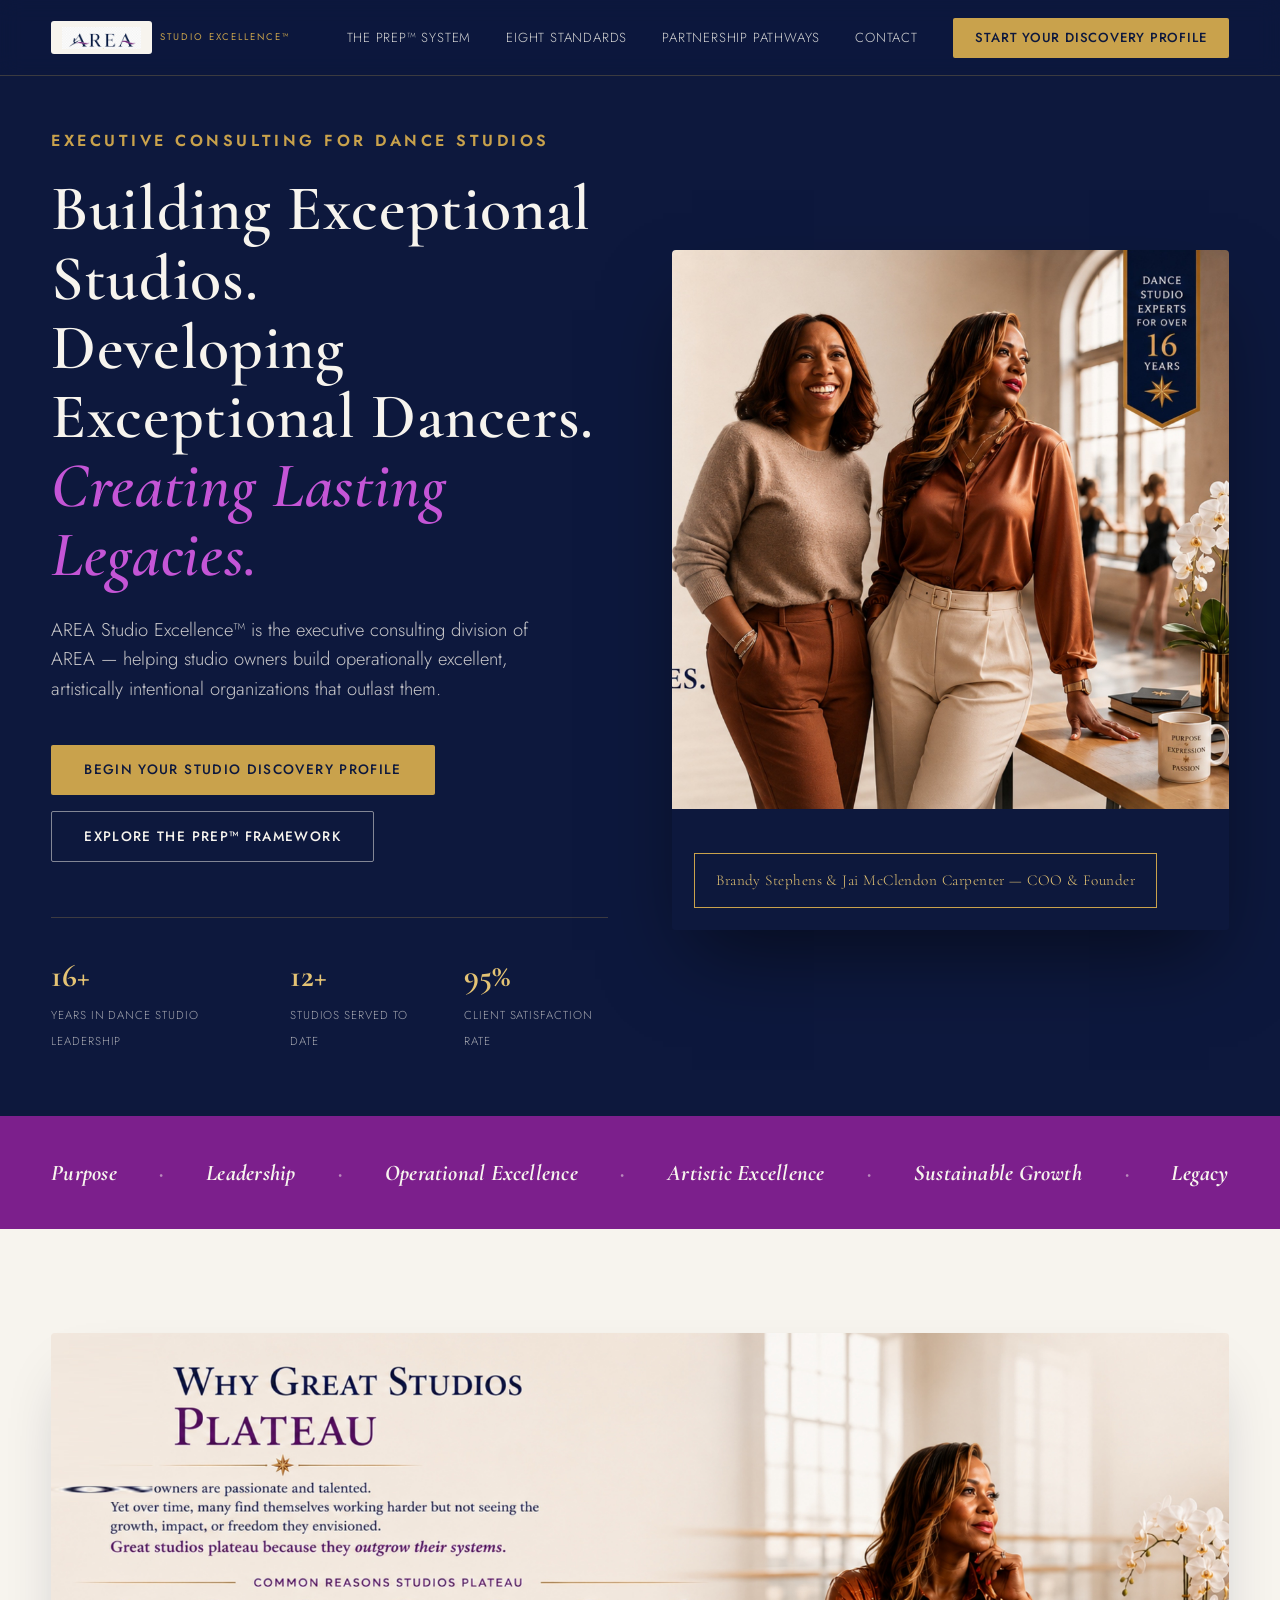
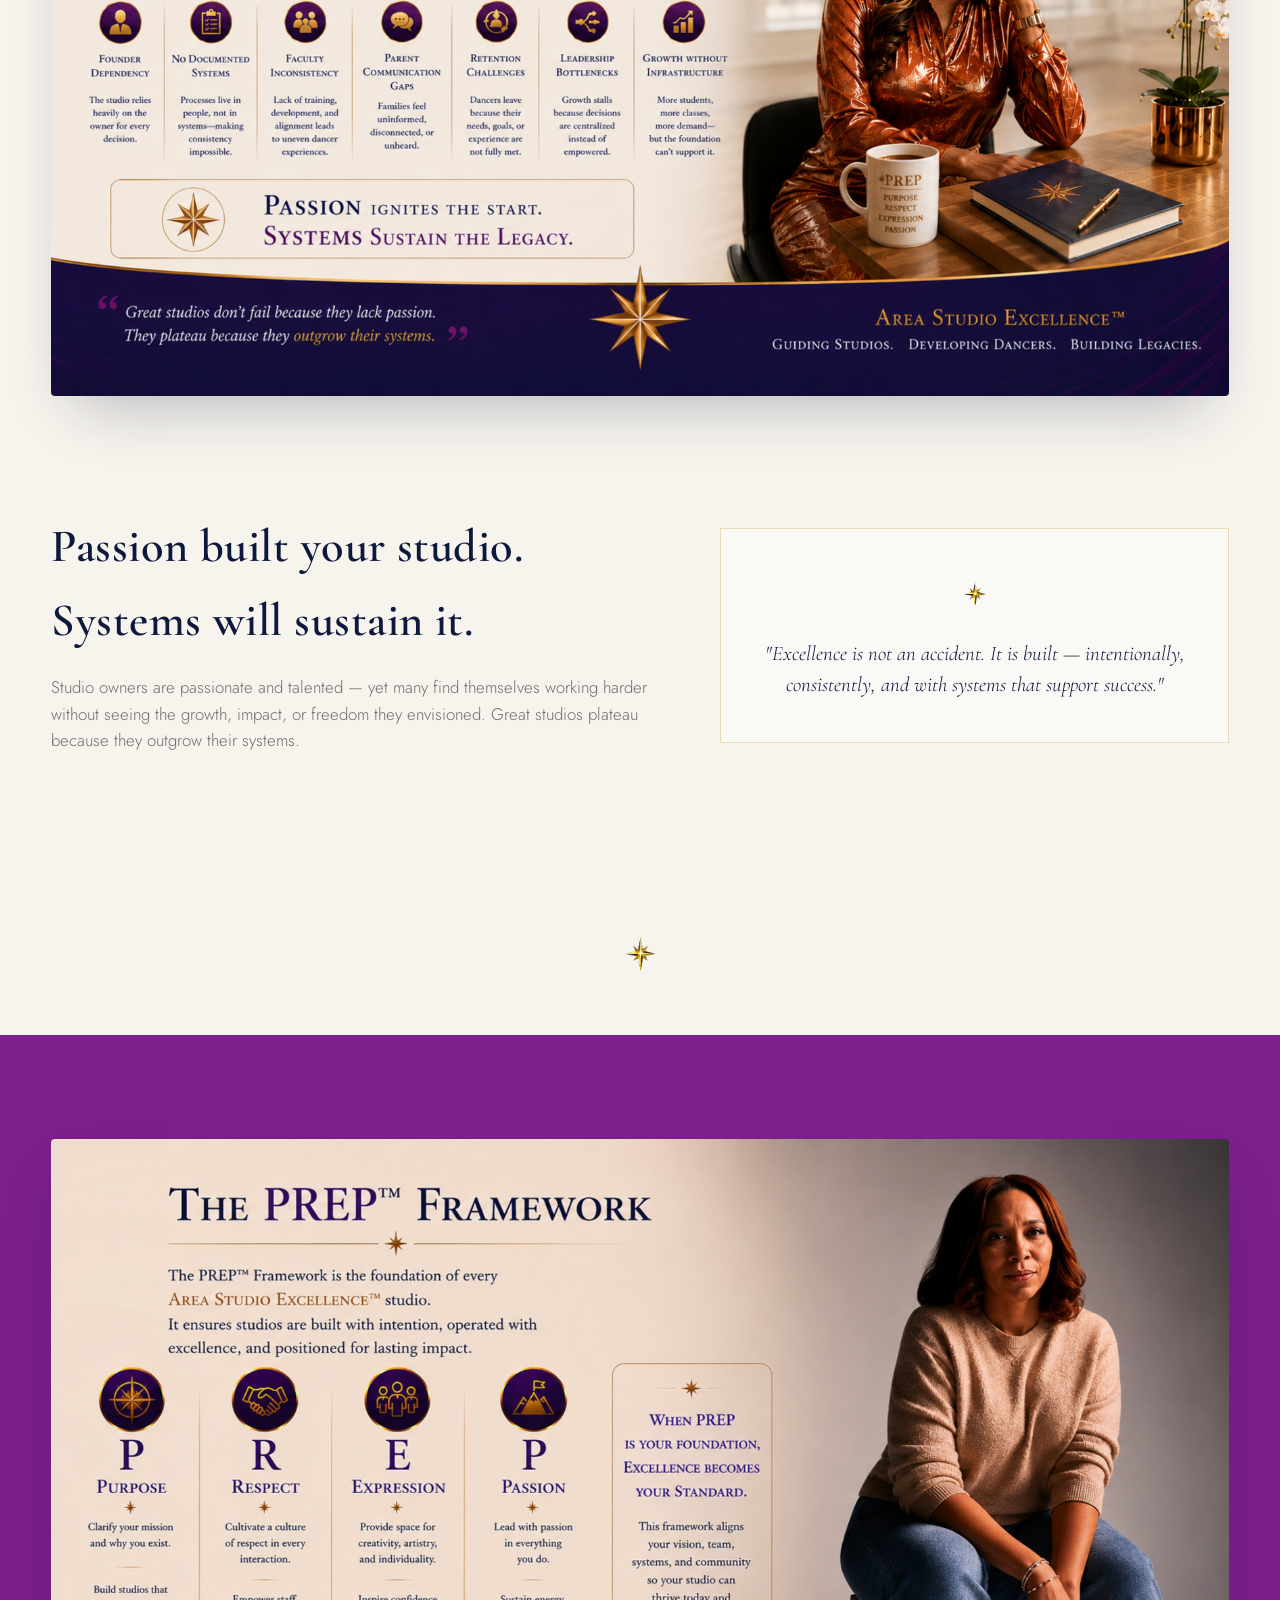
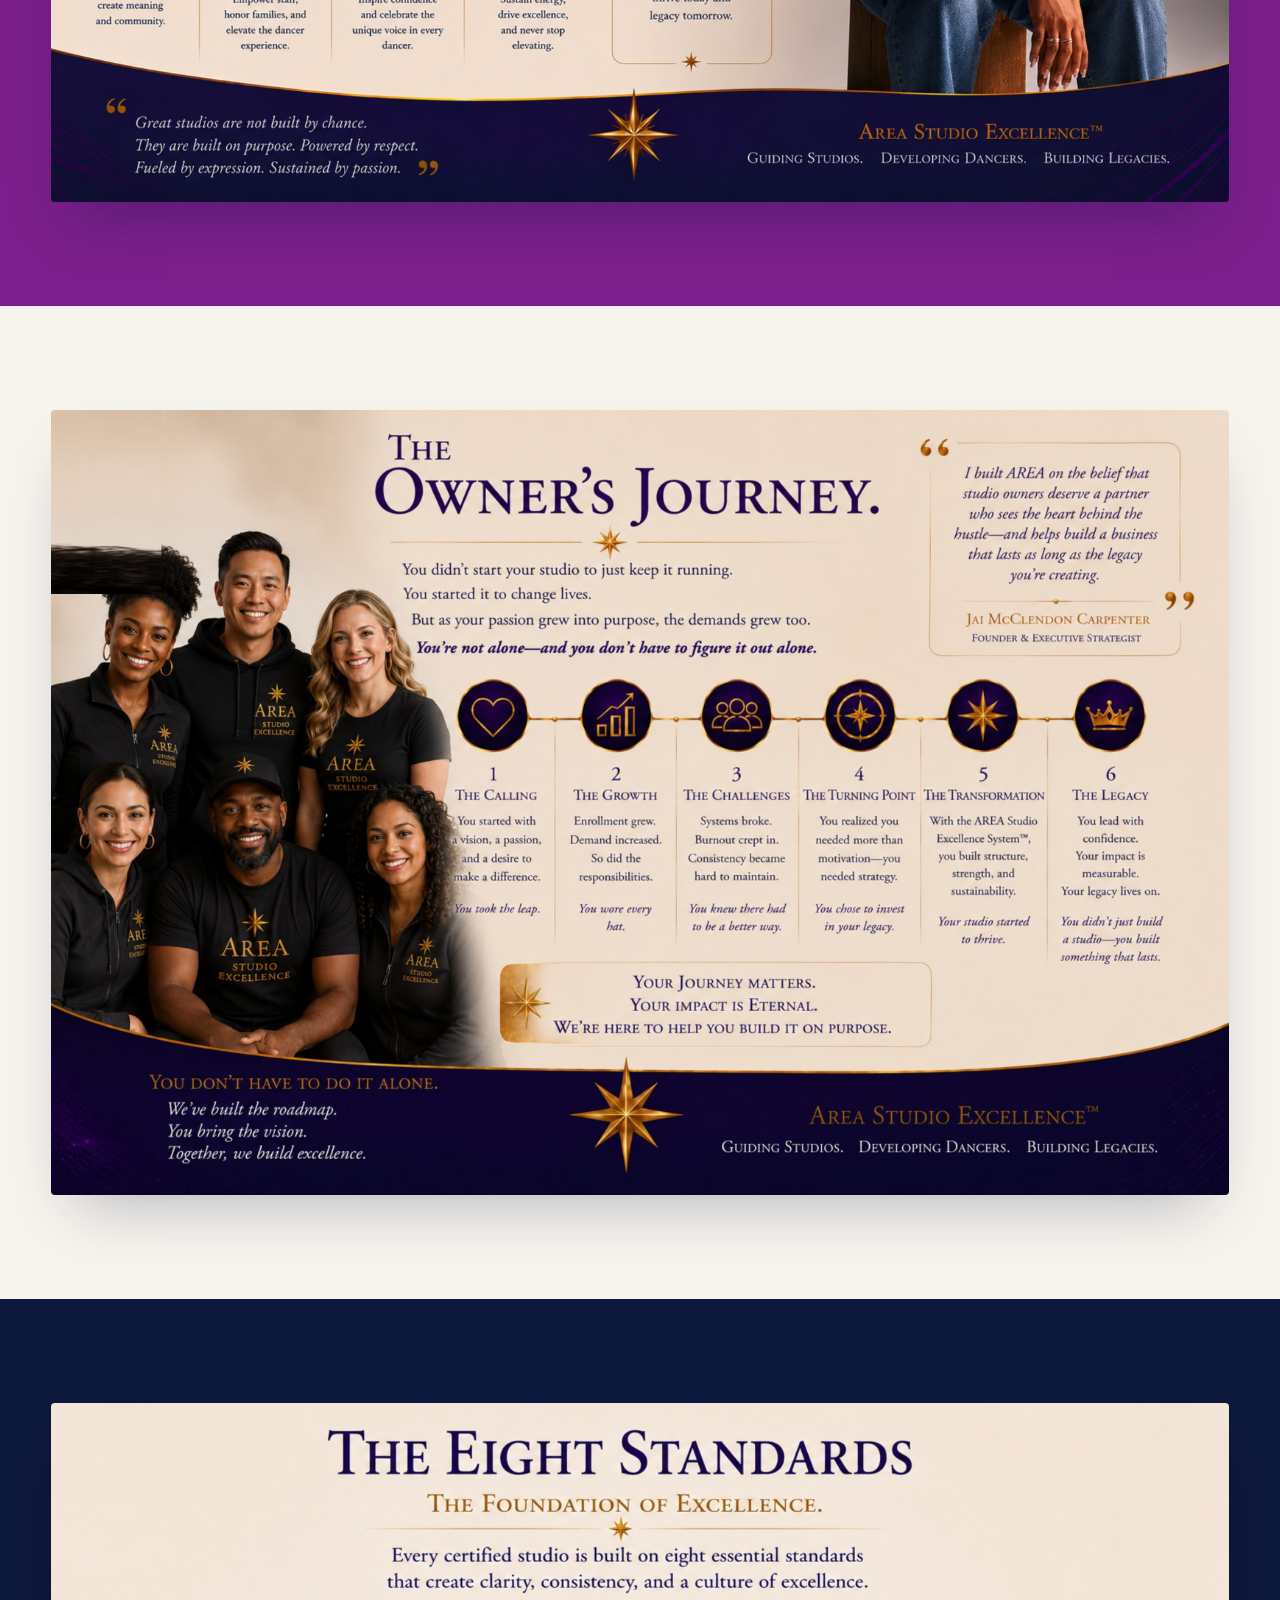
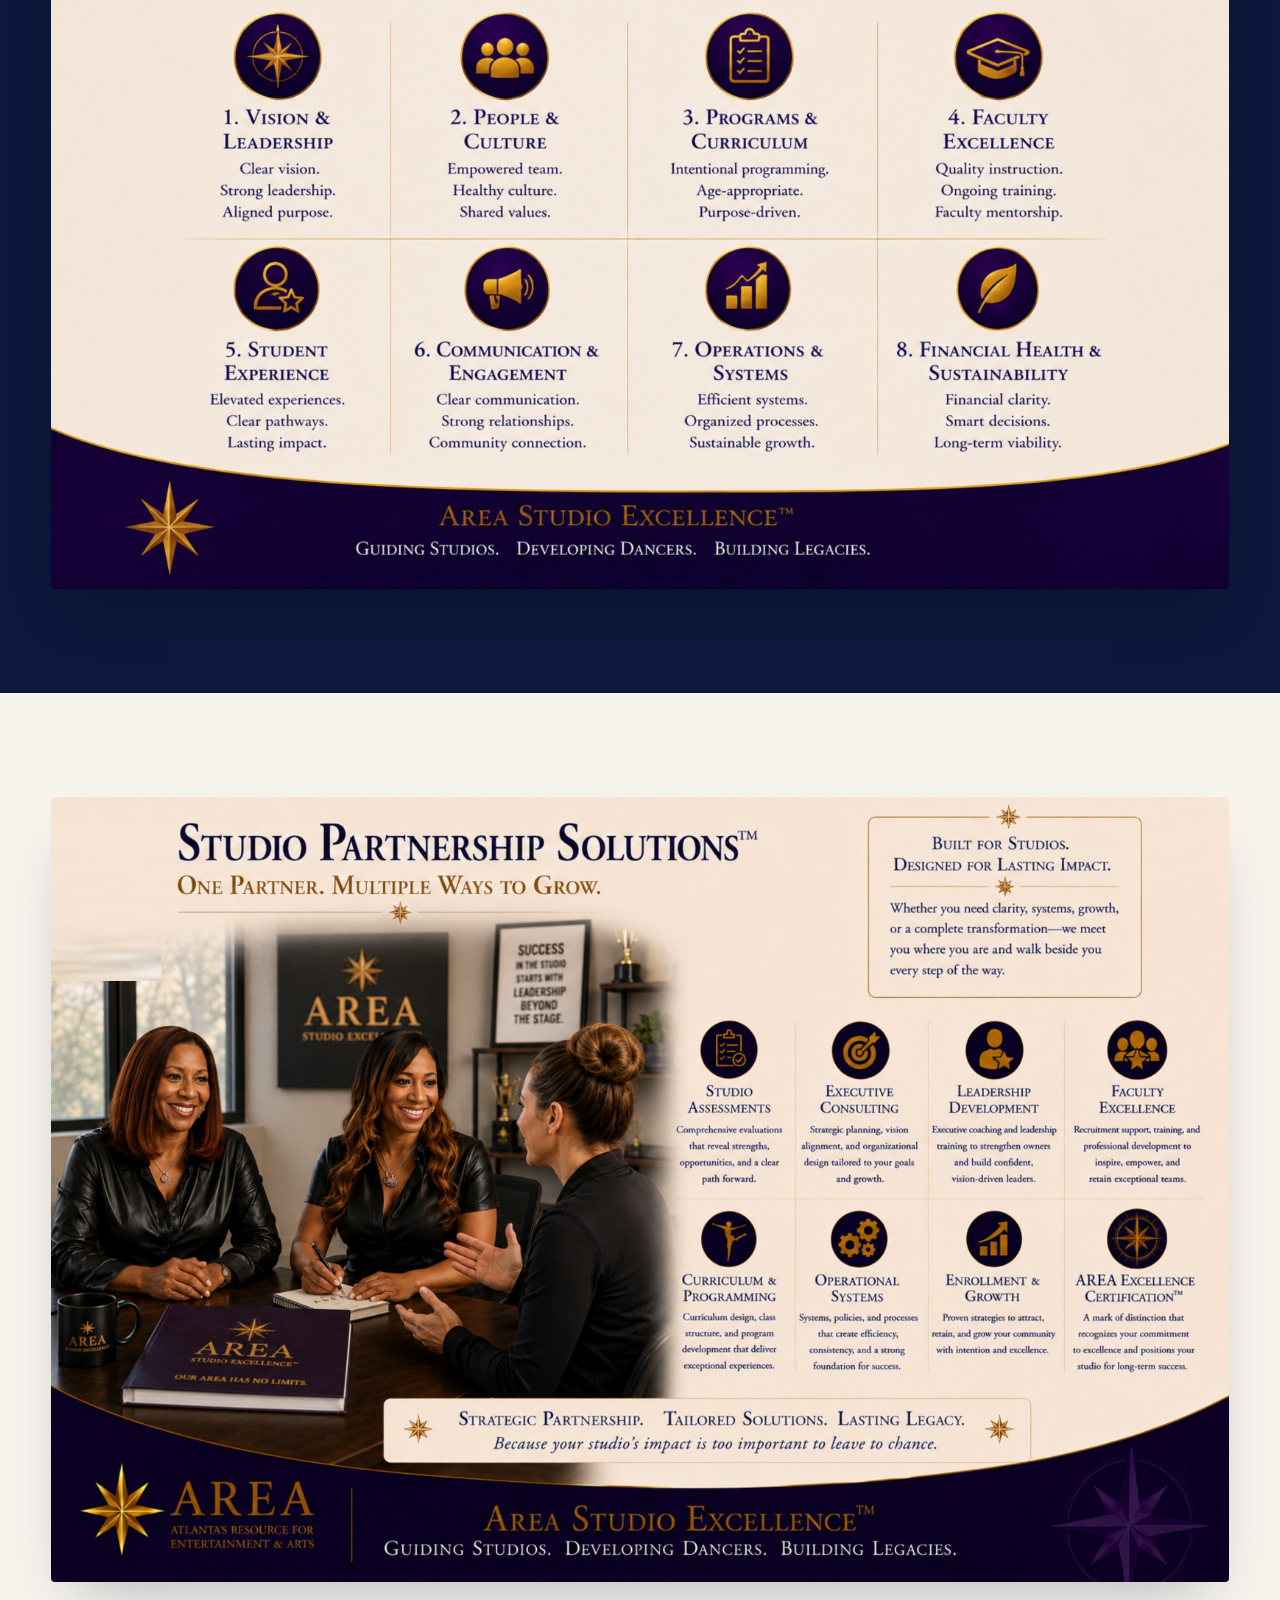
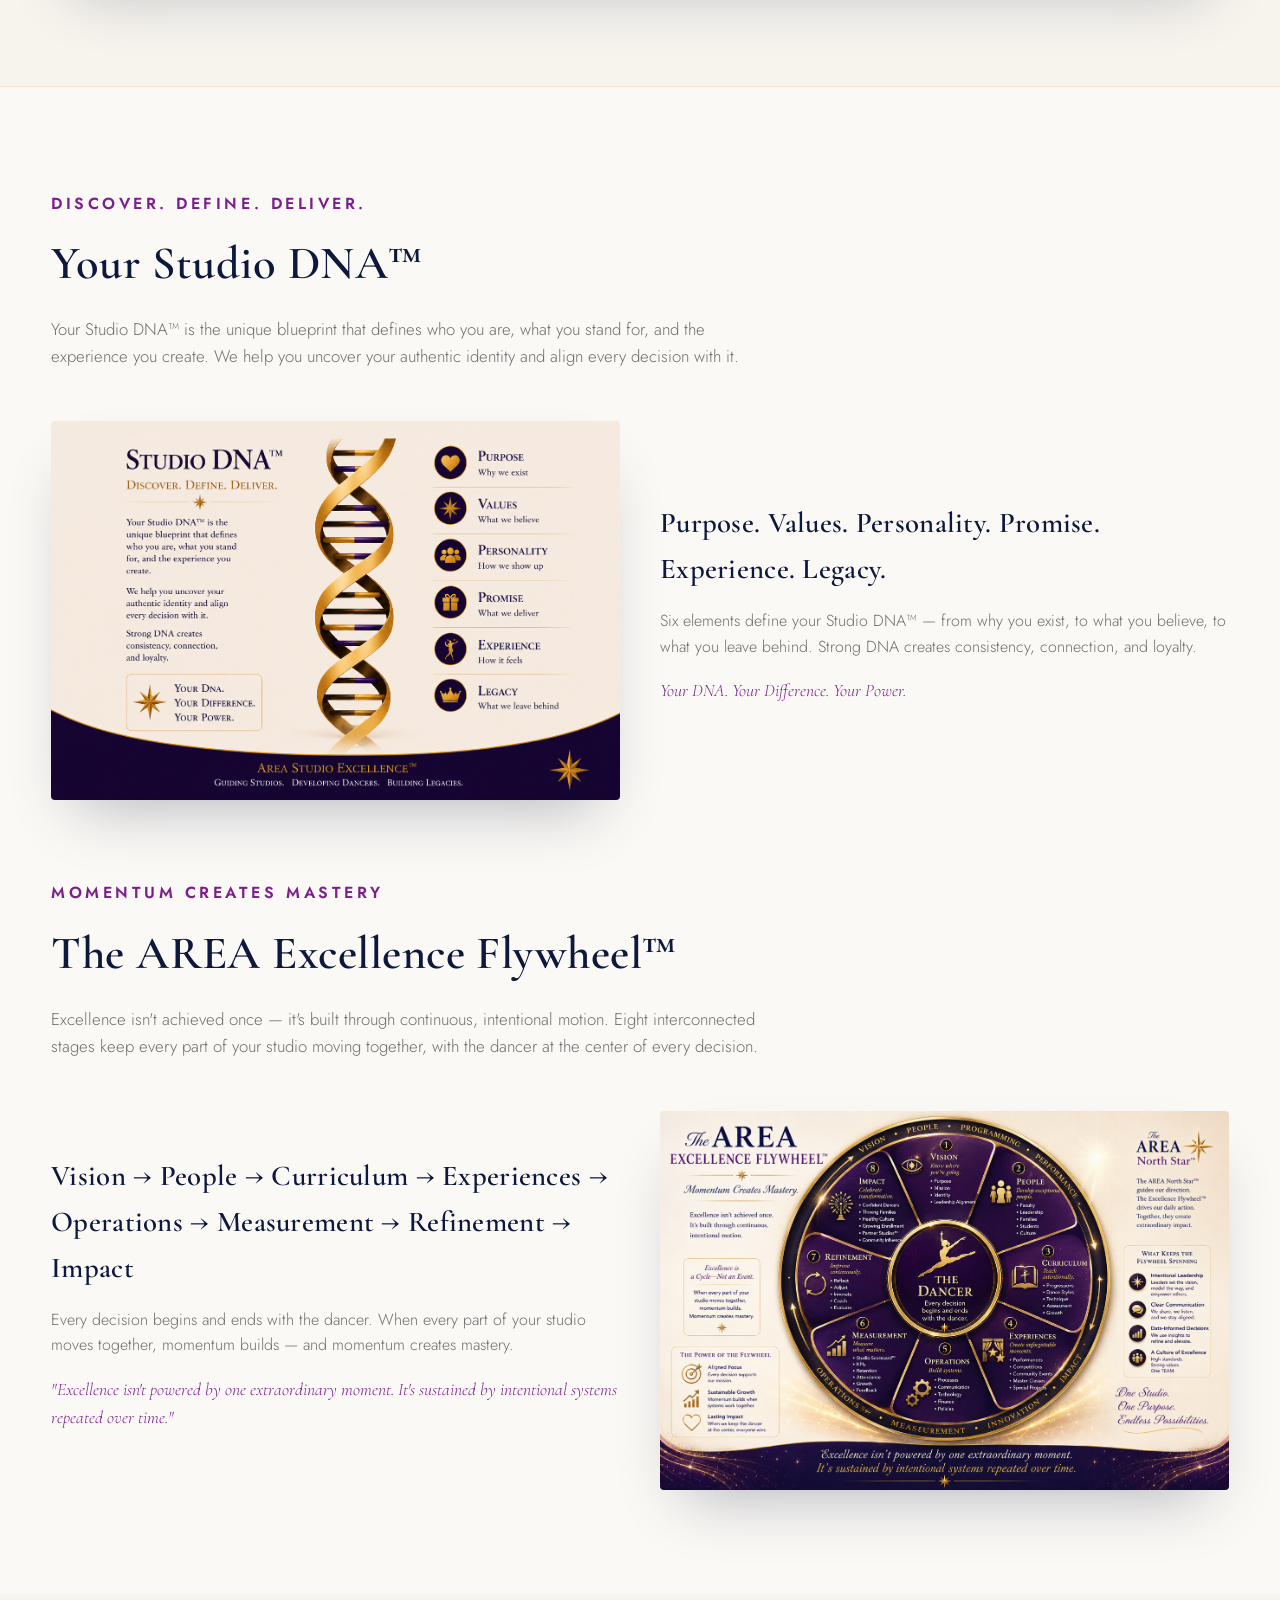
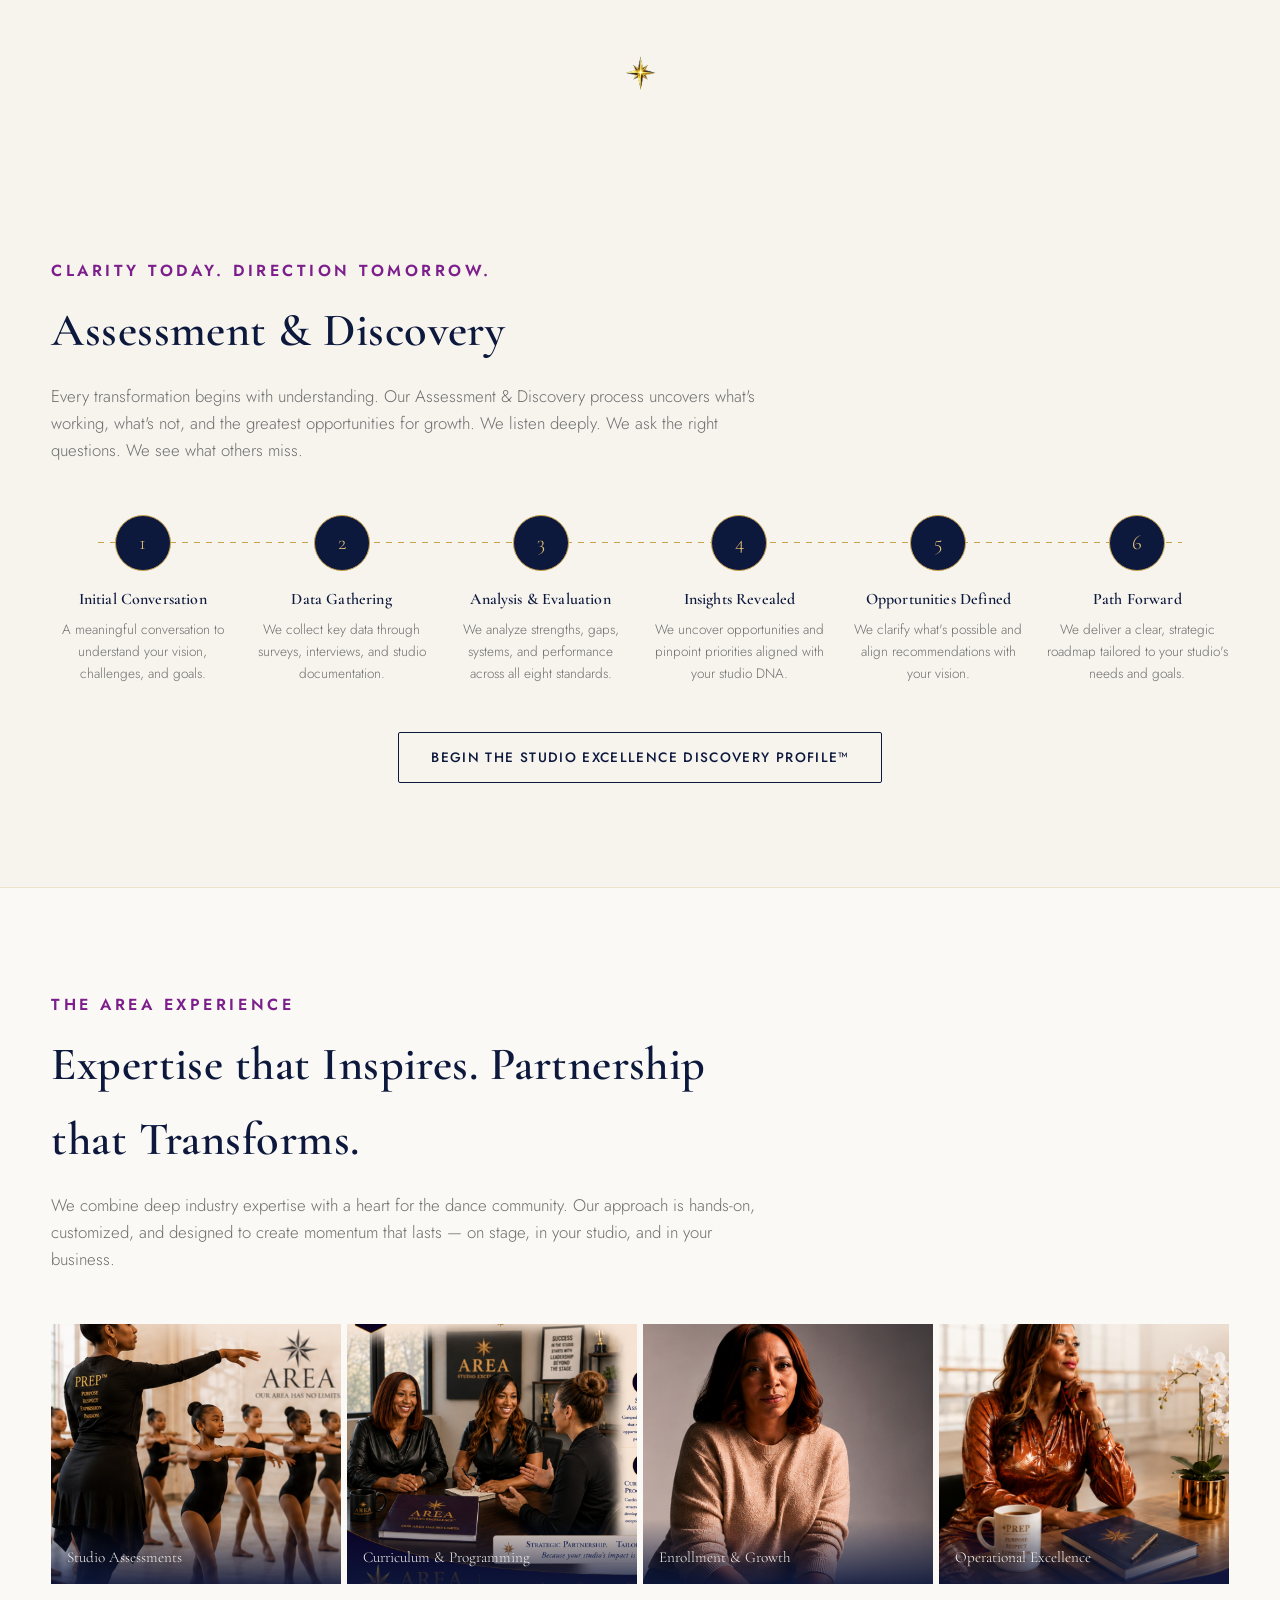
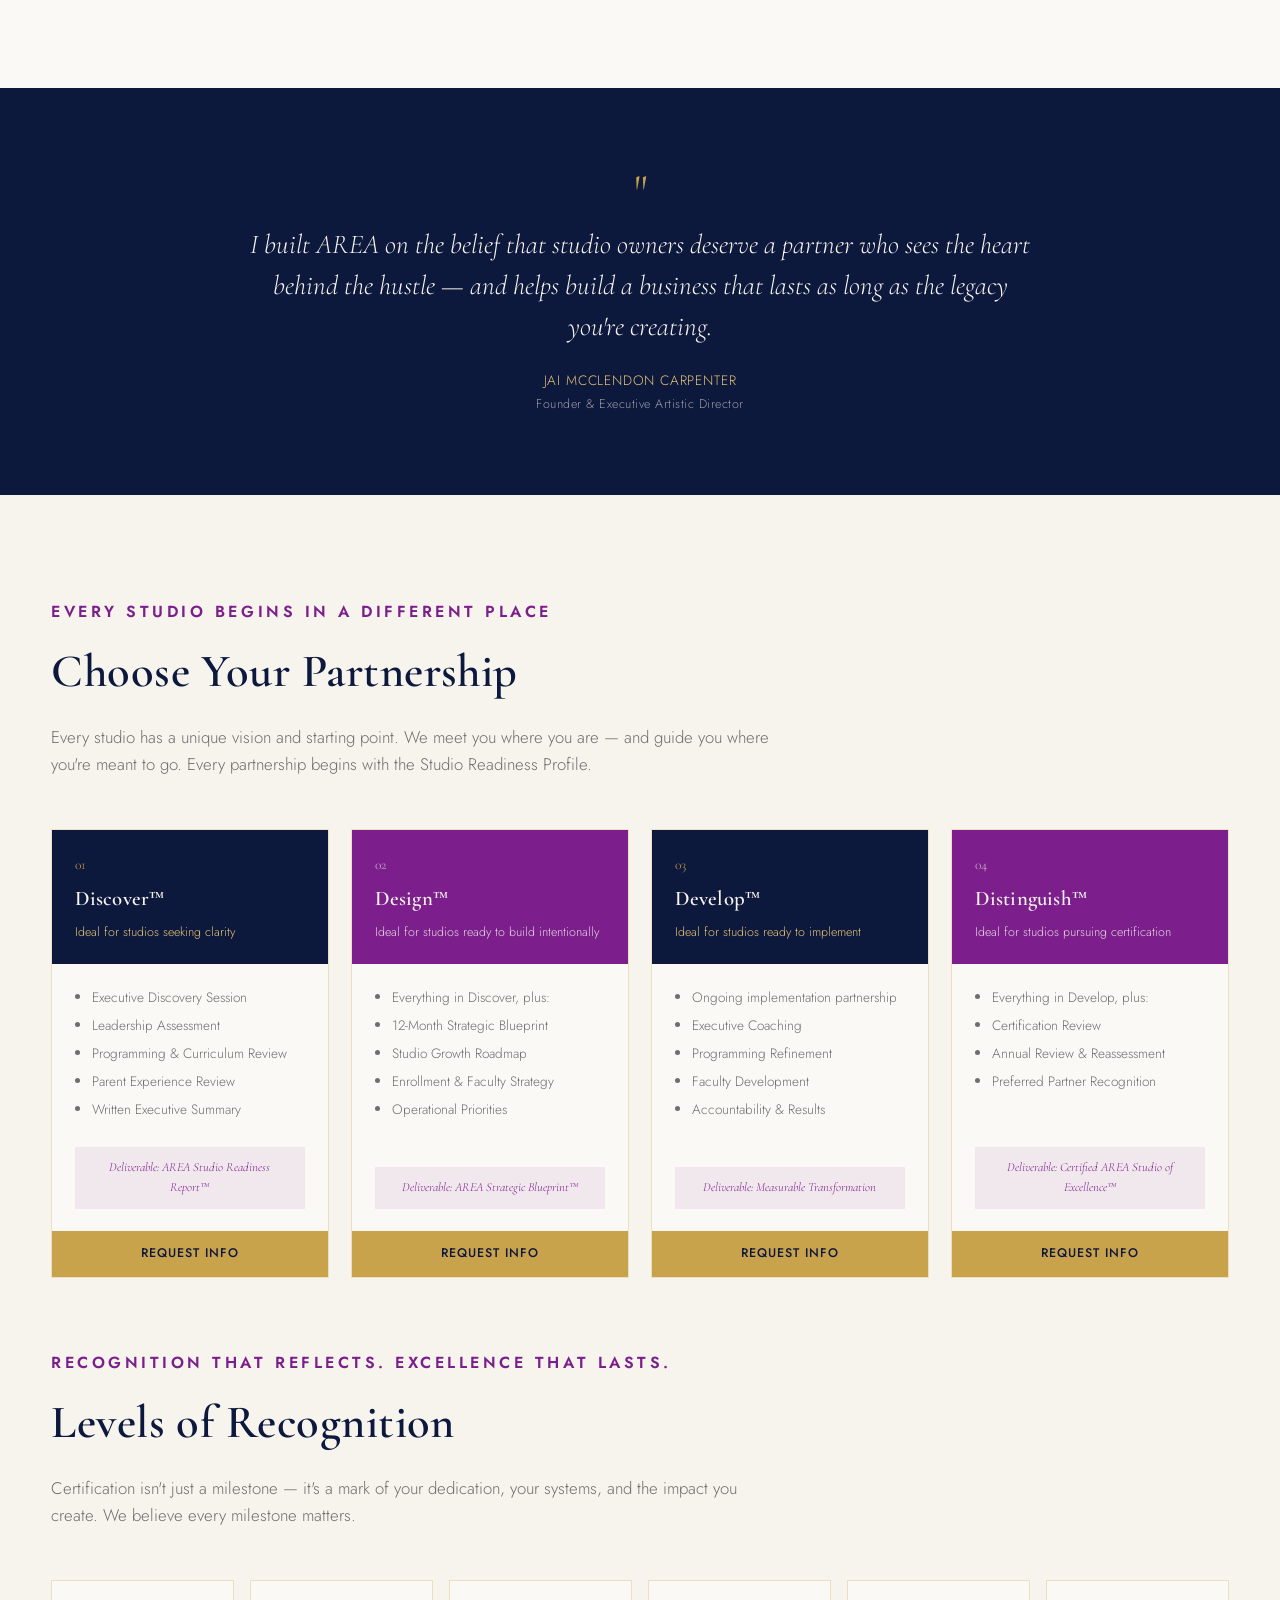
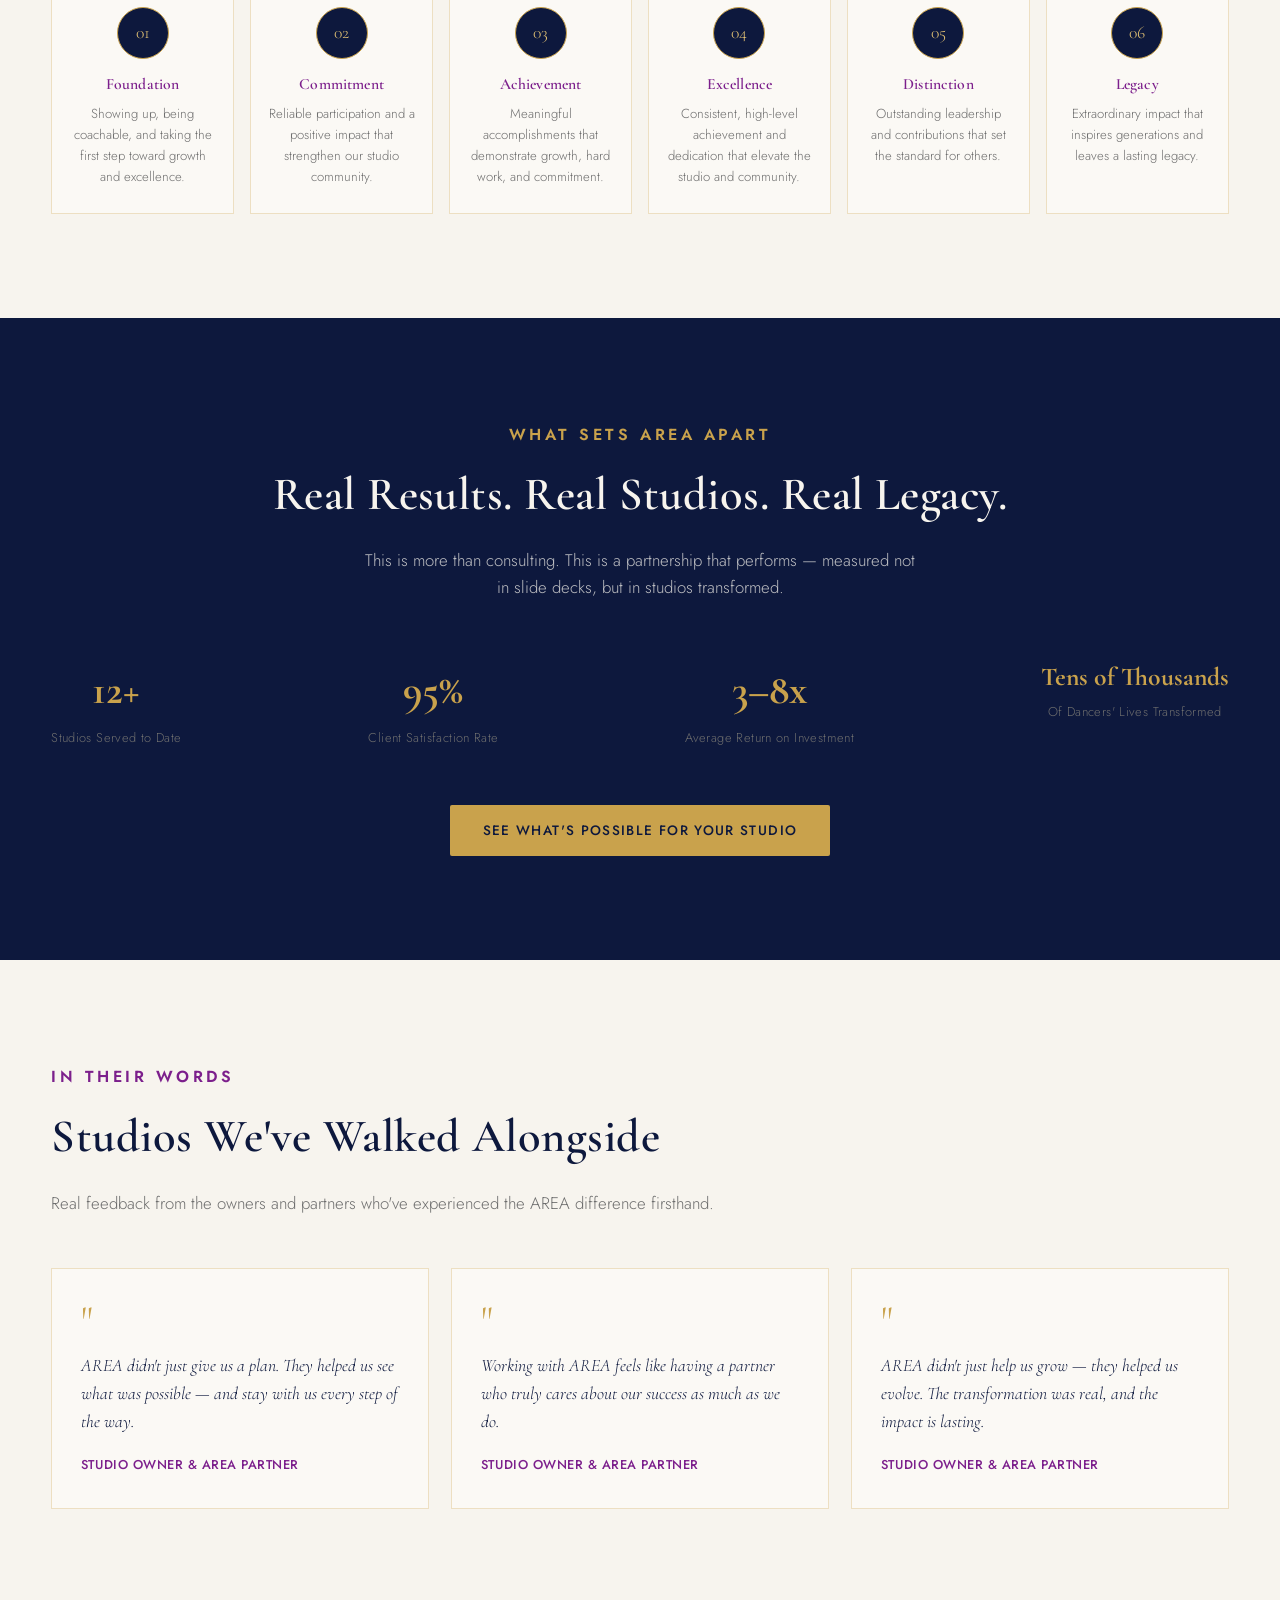
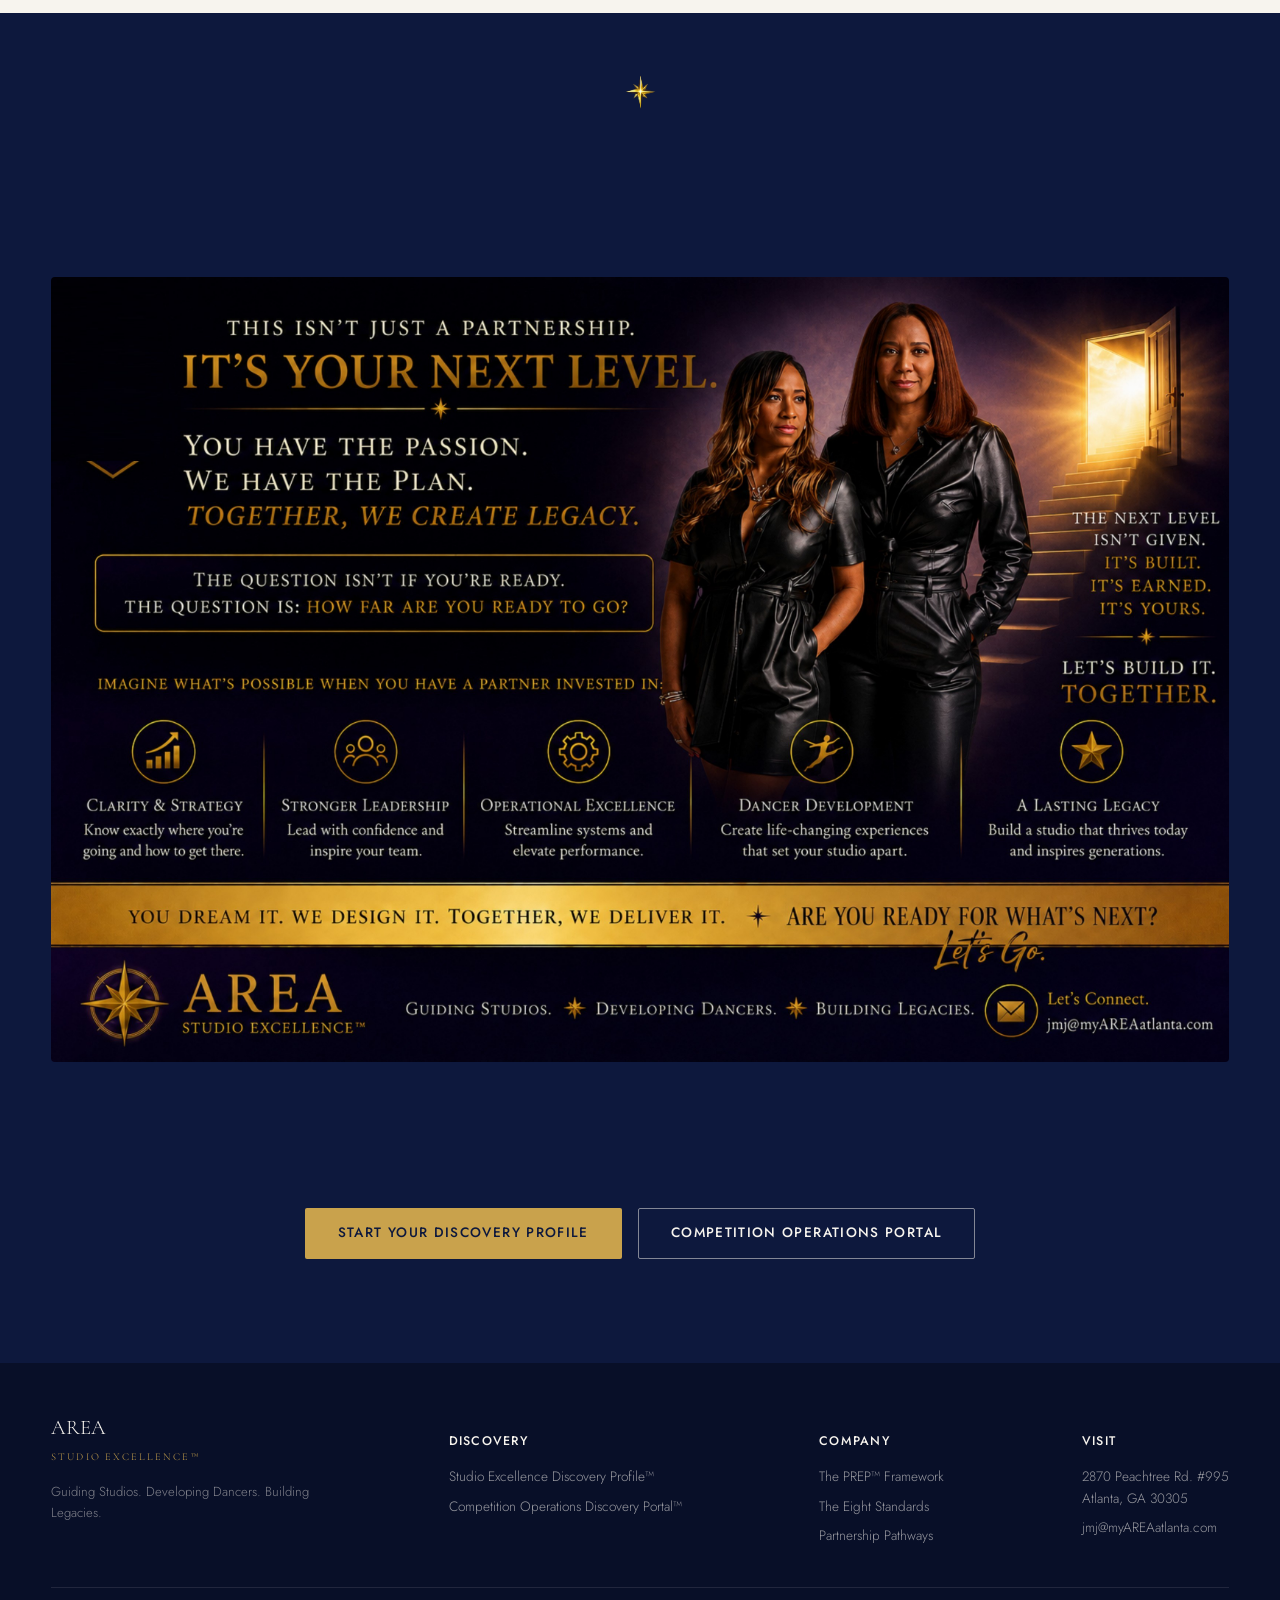
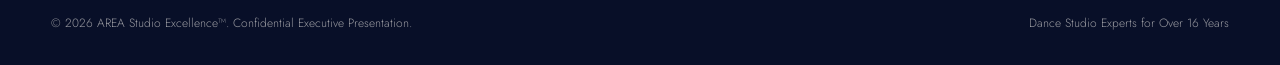
==== commit 055b4fd1: "Add files via upload" ====
--- a/area-site/index.html
+++ b/area-site/index.html
@@ -19,9 +19,9 @@
   }
   .hero-grid {
     display: grid;
-    grid-template-columns: 1.05fr 0.95fr;
+    grid-template-columns: 1fr 1fr;
     align-items: center;
-    gap: 3vw;
+    gap: 5vw;
     width: 100%;
     max-width: 1400px;
     margin: 0 auto;
@@ -88,7 +88,7 @@
     color: rgba(247,244,238,0.65);
   }
 
-  @media (max-width: 980px) {
+  @media (max-width: 1100px) {
     .hero-grid { grid-template-columns: 1fr; padding-top: 7rem; }
     .hero-img-wrap img { height: 420px; }
   }
@@ -168,6 +168,30 @@
   @media (max-width: 860px) {
     .framework-block, .framework-block.reverse { grid-template-columns: 1fr; direction: ltr; }
   }
+
+  /* ---------------- PLATEAU SPLIT LAYOUT ---------------- */
+  .plateau-split {
+    display: grid;
+    grid-template-columns: 1.1fr 0.9fr;
+    gap: 3rem;
+    align-items: center;
+  }
+  .plateau-callout {
+    background: var(--ivory-soft);
+    border: 1px solid rgba(201,162,76,0.35);
+    padding: 2.6rem 2.2rem;
+    text-align: center;
+  }
+  .plateau-callout .star { width: 3rem; height: 3rem; display: inline-block; margin-bottom: 1.2rem; }
+  .plateau-callout p {
+    font-family: var(--serif);
+    font-style: italic;
+    font-size: 1.3rem;
+    color: var(--navy);
+    line-height: 1.5;
+    margin: 0;
+  }
+  @media (max-width: 860px) { .plateau-split { grid-template-columns: 1fr; } }
 
   /* ---------------- CERTIFICATION LEVELS ---------------- */
   .cert-row {
@@ -321,6 +345,7 @@
   }
   .photo-band figure { margin: 0; position: relative; overflow: hidden; }
   .photo-band img { height: 260px; width: 100%; object-fit: cover; transition: transform 0.5s ease; }
+  .photo-band img.face-top { object-position: center 12%; }
   .photo-band figure:hover img { transform: scale(1.06); }
   .photo-band figcaption {
     position: absolute; bottom: 0; left: 0; right: 0;
@@ -367,6 +392,8 @@
     color: var(--gold);
     display: block;
   }
+  .stats-row .stat b.stat-text { font-size: 1.6rem; }
+  .stats-row .stat { max-width: 200px; }
   .stats-row .stat span { font-size: 0.8rem; color: var(--stone); letter-spacing: 0.03em; }
 
   /* ---------------- TESTIMONIALS ---------------- */
@@ -503,9 +530,15 @@
 
 <section class="section-pad">
   <div class="container">
-    <div class="section-head" style="margin-bottom:0;">
-      <h2>Passion built your studio. Systems will sustain it.</h2>
-      <p>Studio owners are passionate and talented — yet many find themselves working harder without seeing the growth, impact, or freedom they envisioned. Great studios plateau because they outgrow their systems.</p>
+    <div class="plateau-split">
+      <div class="section-head" style="margin-bottom:0;">
+        <h2>Passion built your studio. Systems will sustain it.</h2>
+        <p>Studio owners are passionate and talented — yet many find themselves working harder without seeing the growth, impact, or freedom they envisioned. Great studios plateau because they outgrow their systems.</p>
+      </div>
+      <div class="plateau-callout">
+        <span class="star"></span>
+        <p>"Excellence is not an accident. It is built — intentionally, consistently, and with systems that support success."</p>
+      </div>
     </div>
   </div>
 </section>
@@ -610,7 +643,7 @@
     <div class="photo-band">
       <figure><img src="images/dance_class.jpg" alt="Teaching artist leading a ballet technique class"><figcaption>Studio Assessments</figcaption></figure>
       <figure><img src="images/meeting_table.jpg" alt="Brandy Stephens and Jai McClendon Carpenter in an AREA executive consulting session"><figcaption>Curriculum &amp; Programming</figcaption></figure>
-      <figure><img src="images/portrait_seated.jpg" alt="Brandy Stephens, COO &amp; Strategic Operations Director"><figcaption>Enrollment &amp; Growth</figcaption></figure>
+      <figure><img class="face-top" src="images/portrait_seated.jpg" alt="Brandy Stephens, COO &amp; Strategic Operations Director"><figcaption>Enrollment &amp; Growth</figcaption></figure>
       <figure><img src="images/portrait_desk_orange.jpg" alt="Jai McClendon Carpenter, Founder &amp; Executive Artistic Director"><figcaption>Operational Excellence</figcaption></figure>
     </div>
   </div>
@@ -696,7 +729,7 @@
       <div class="stat"><b>12+</b><span>Studios Served to Date</span></div>
       <div class="stat"><b>95%</b><span>Client Satisfaction Rate</span></div>
       <div class="stat"><b>3–8x</b><span>Average Return on Investment</span></div>
-      <div class="stat"><b>100s</b><span>Of Dancers' Lives Transformed</span></div>
+      <div class="stat"><b class="stat-text">Tens of Thousands</b><span>Of Dancers' Lives Transformed</span></div>
     </div>
     <div style="text-align:center; margin-top:3.5rem;">
       <a href="discovery-profile.html" class="btn btn-gold">See What's Possible for Your Studio</a>
--- a/area-site/styles.css
+++ b/area-site/styles.css
@@ -46,11 +46,11 @@
 
 .eyebrow {
   font-family: var(--sans);
-  font-size: 0.72rem;
-  letter-spacing: 0.28em;
+  font-size: 1rem;
+  letter-spacing: 0.22em;
   text-transform: uppercase;
   color: var(--gold);
-  font-weight: 500;
+  font-weight: 600;
 }
 
 .eyebrow.on-light { color: var(--orchid); }
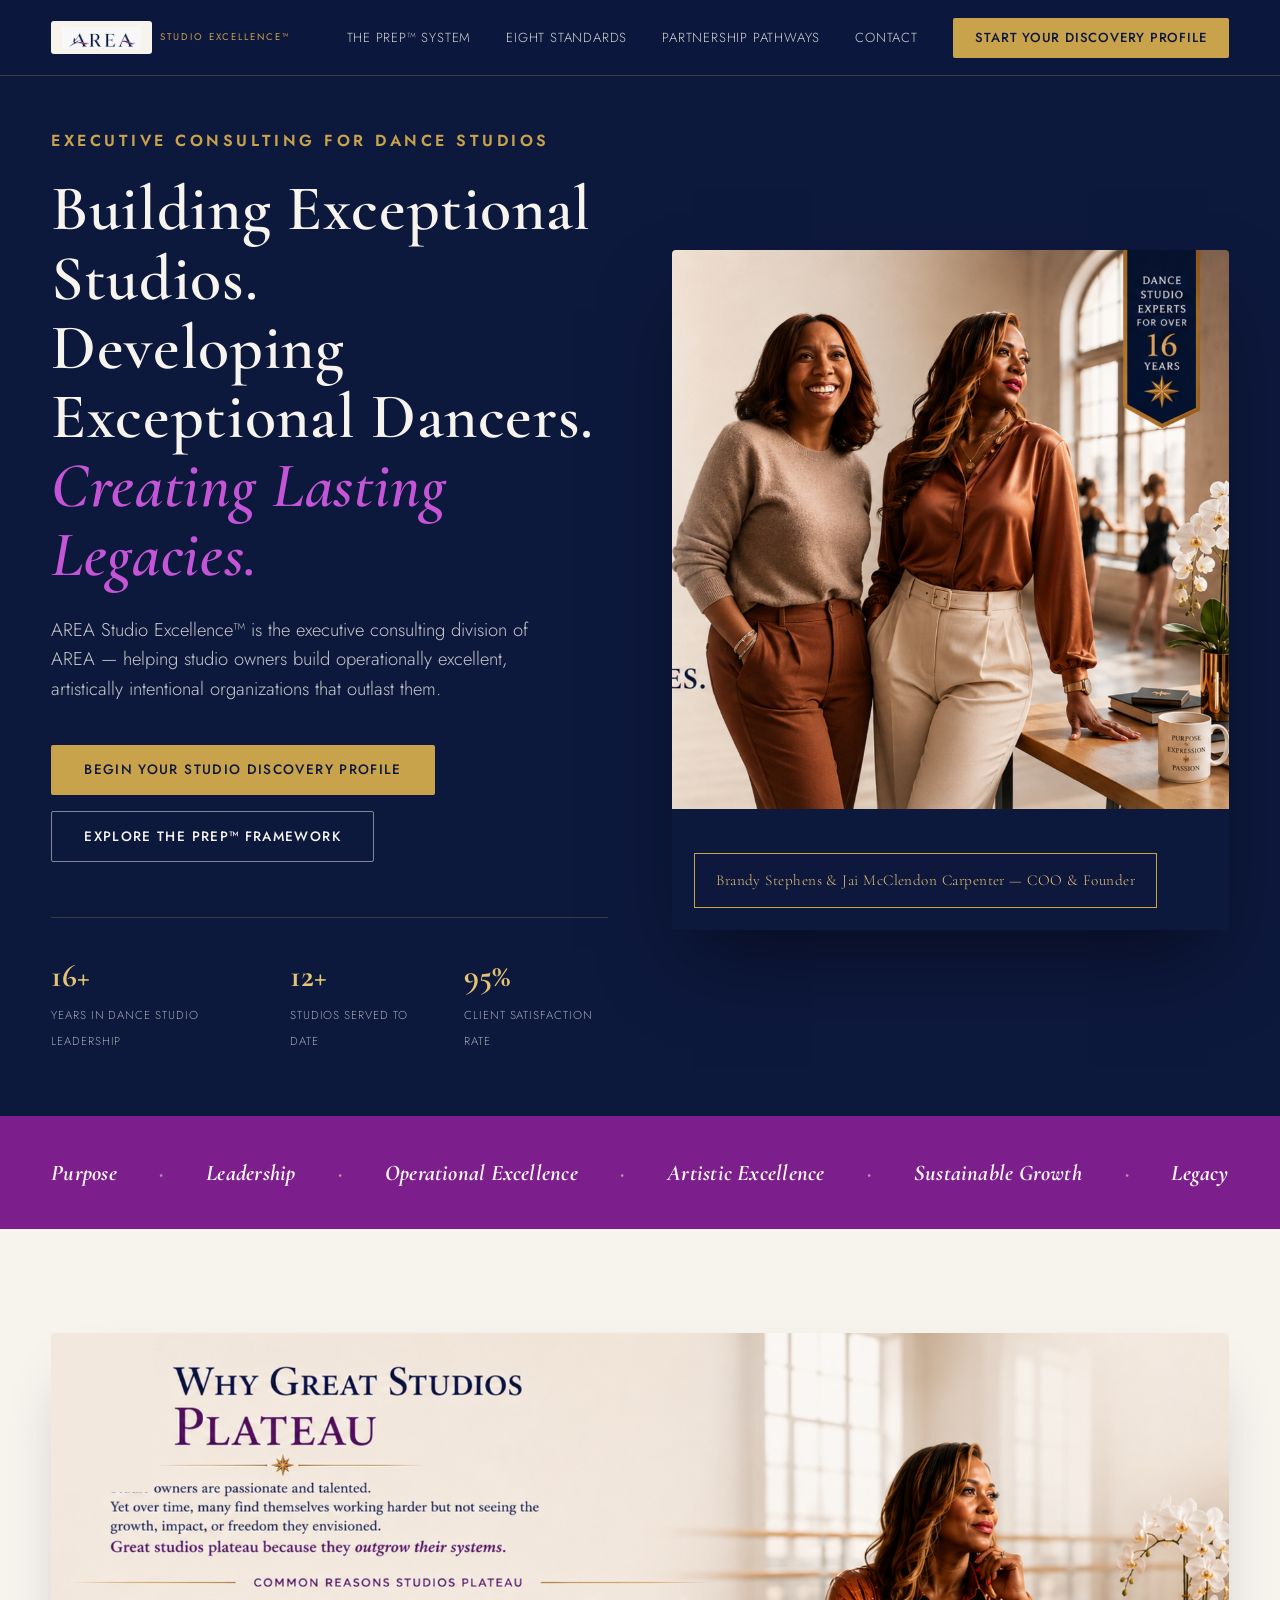
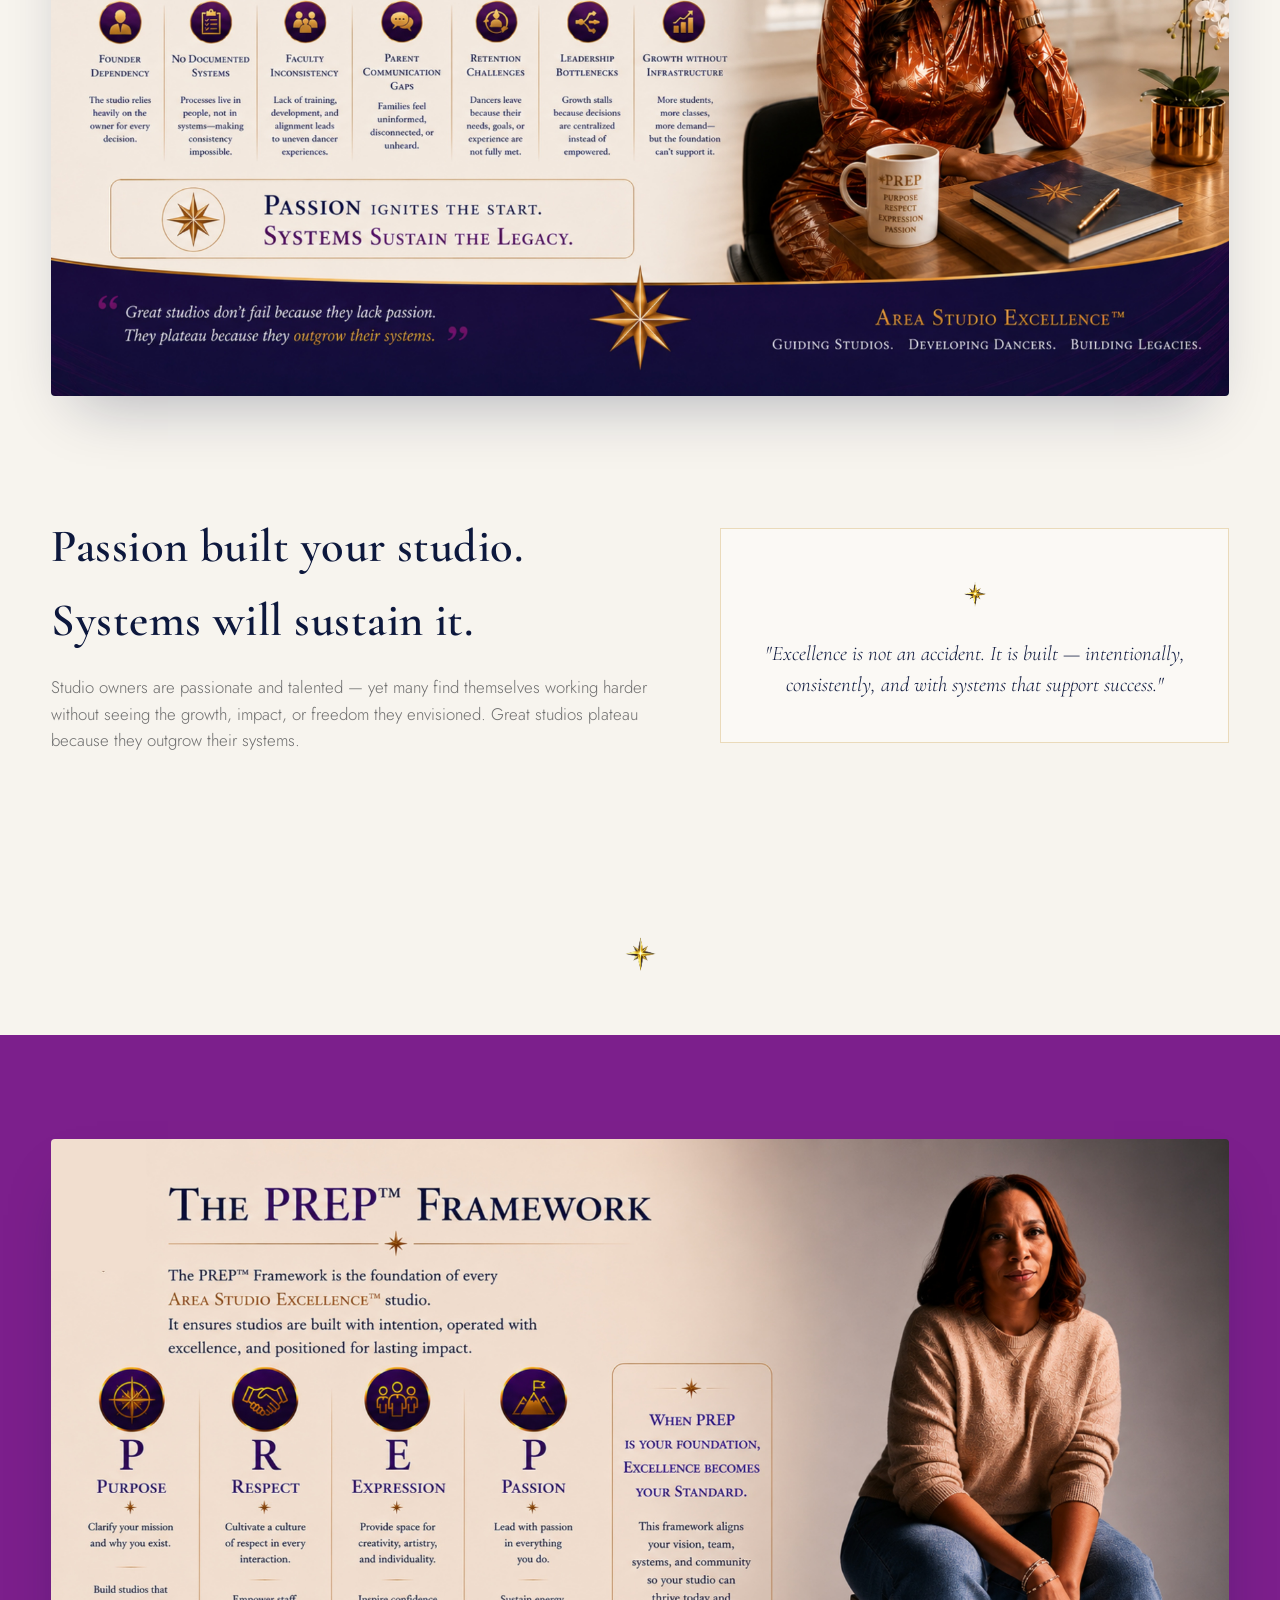
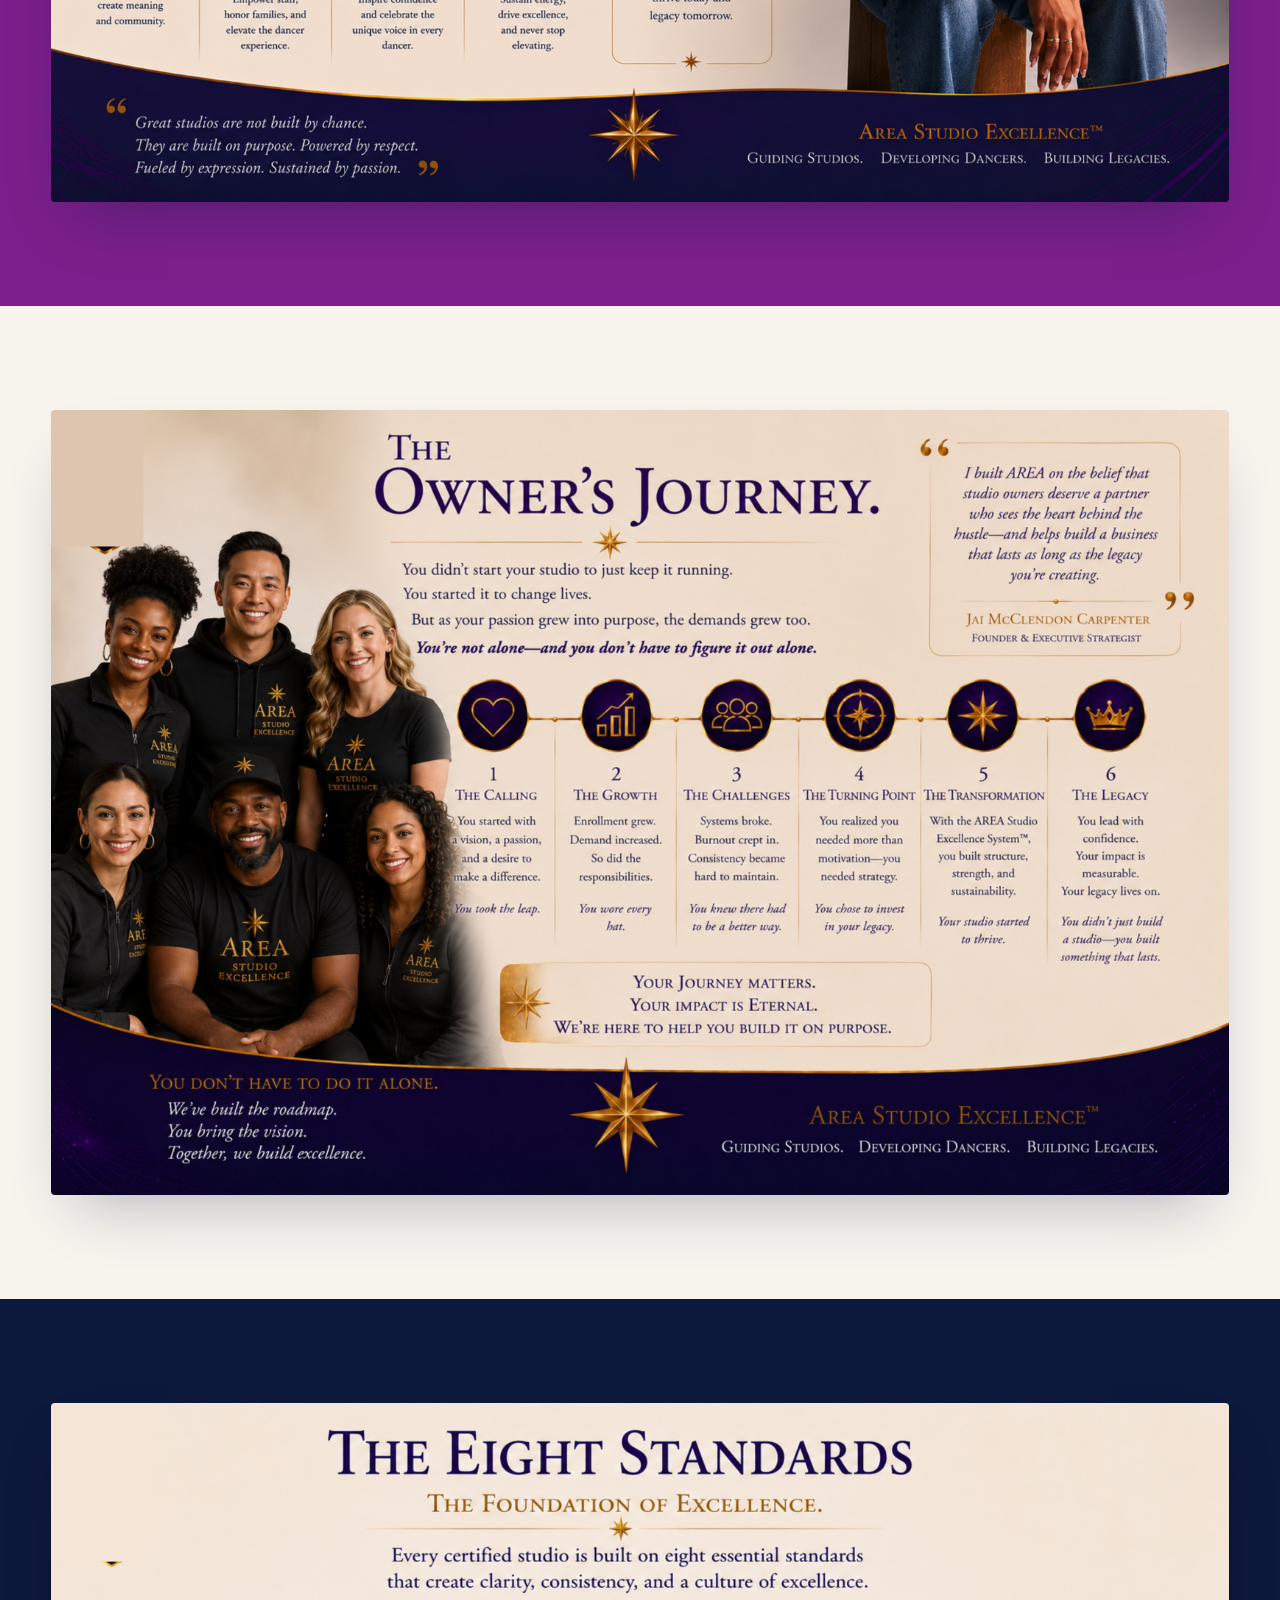
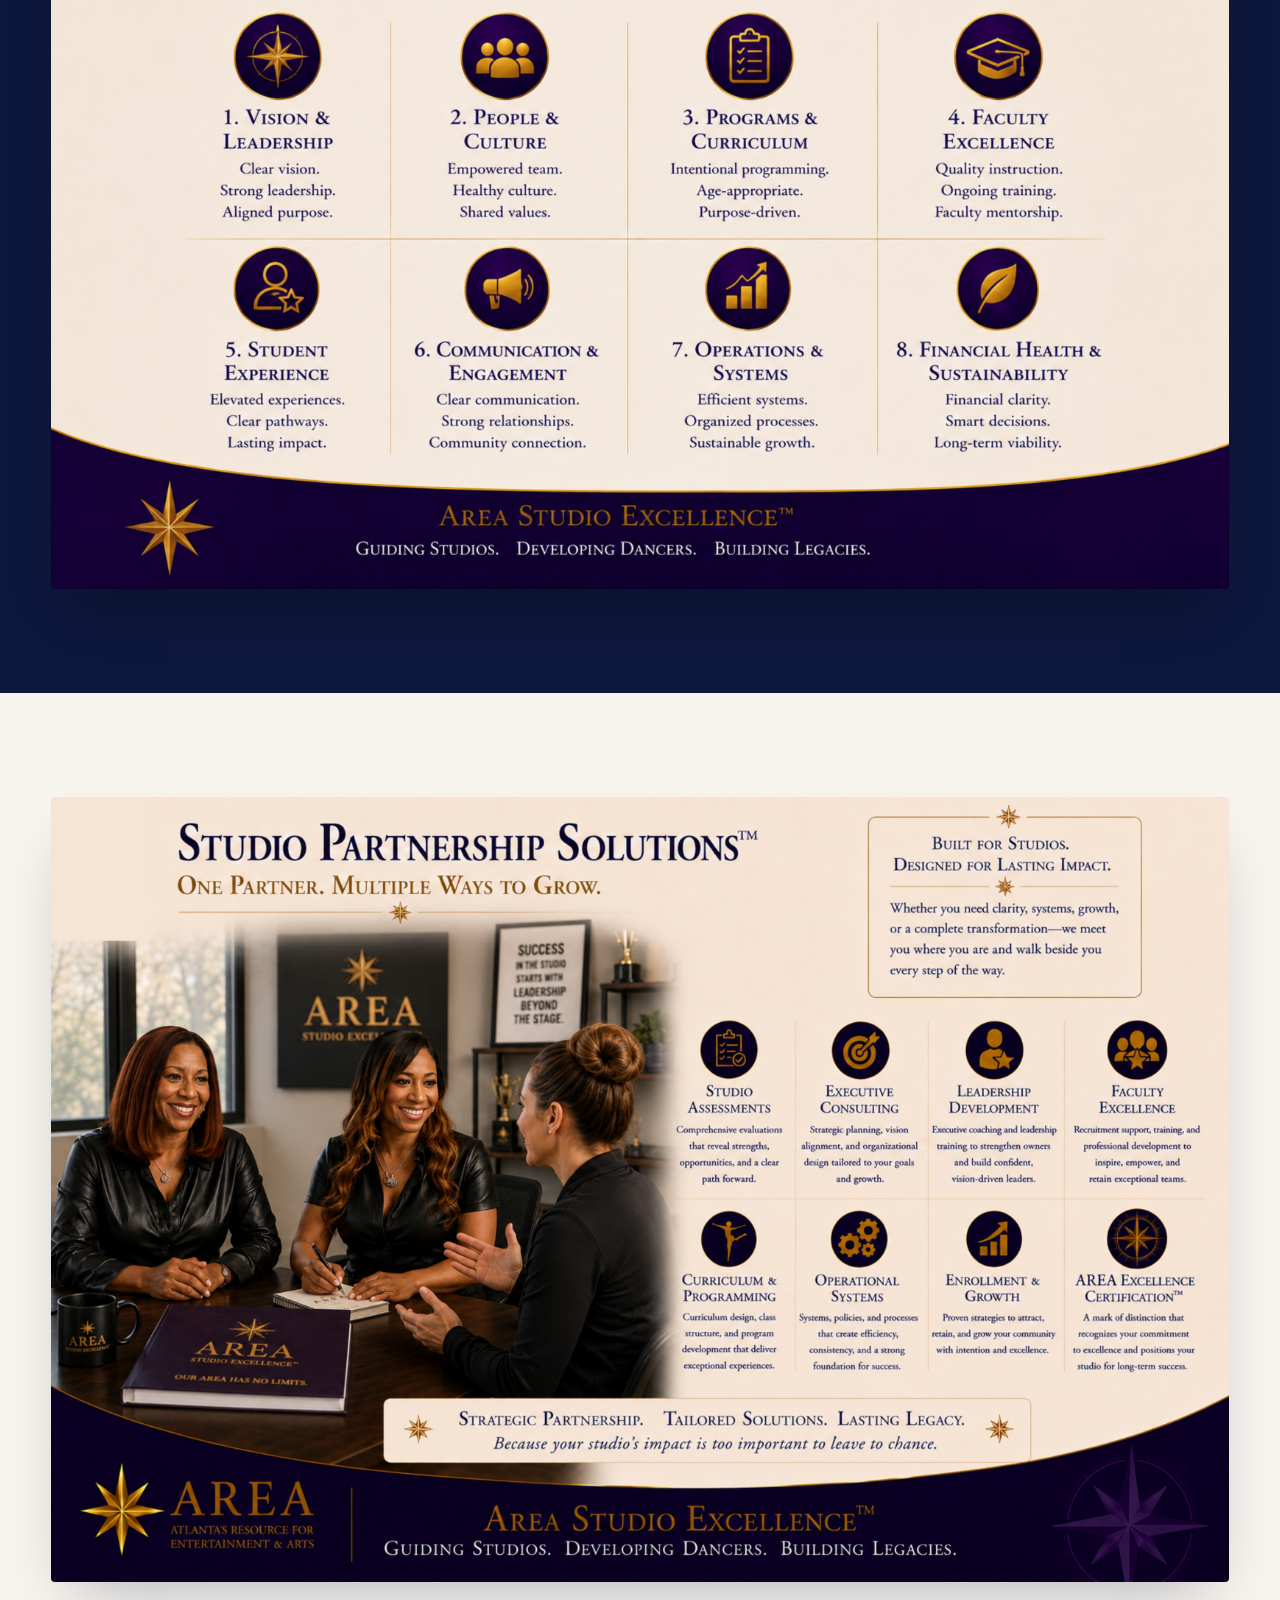
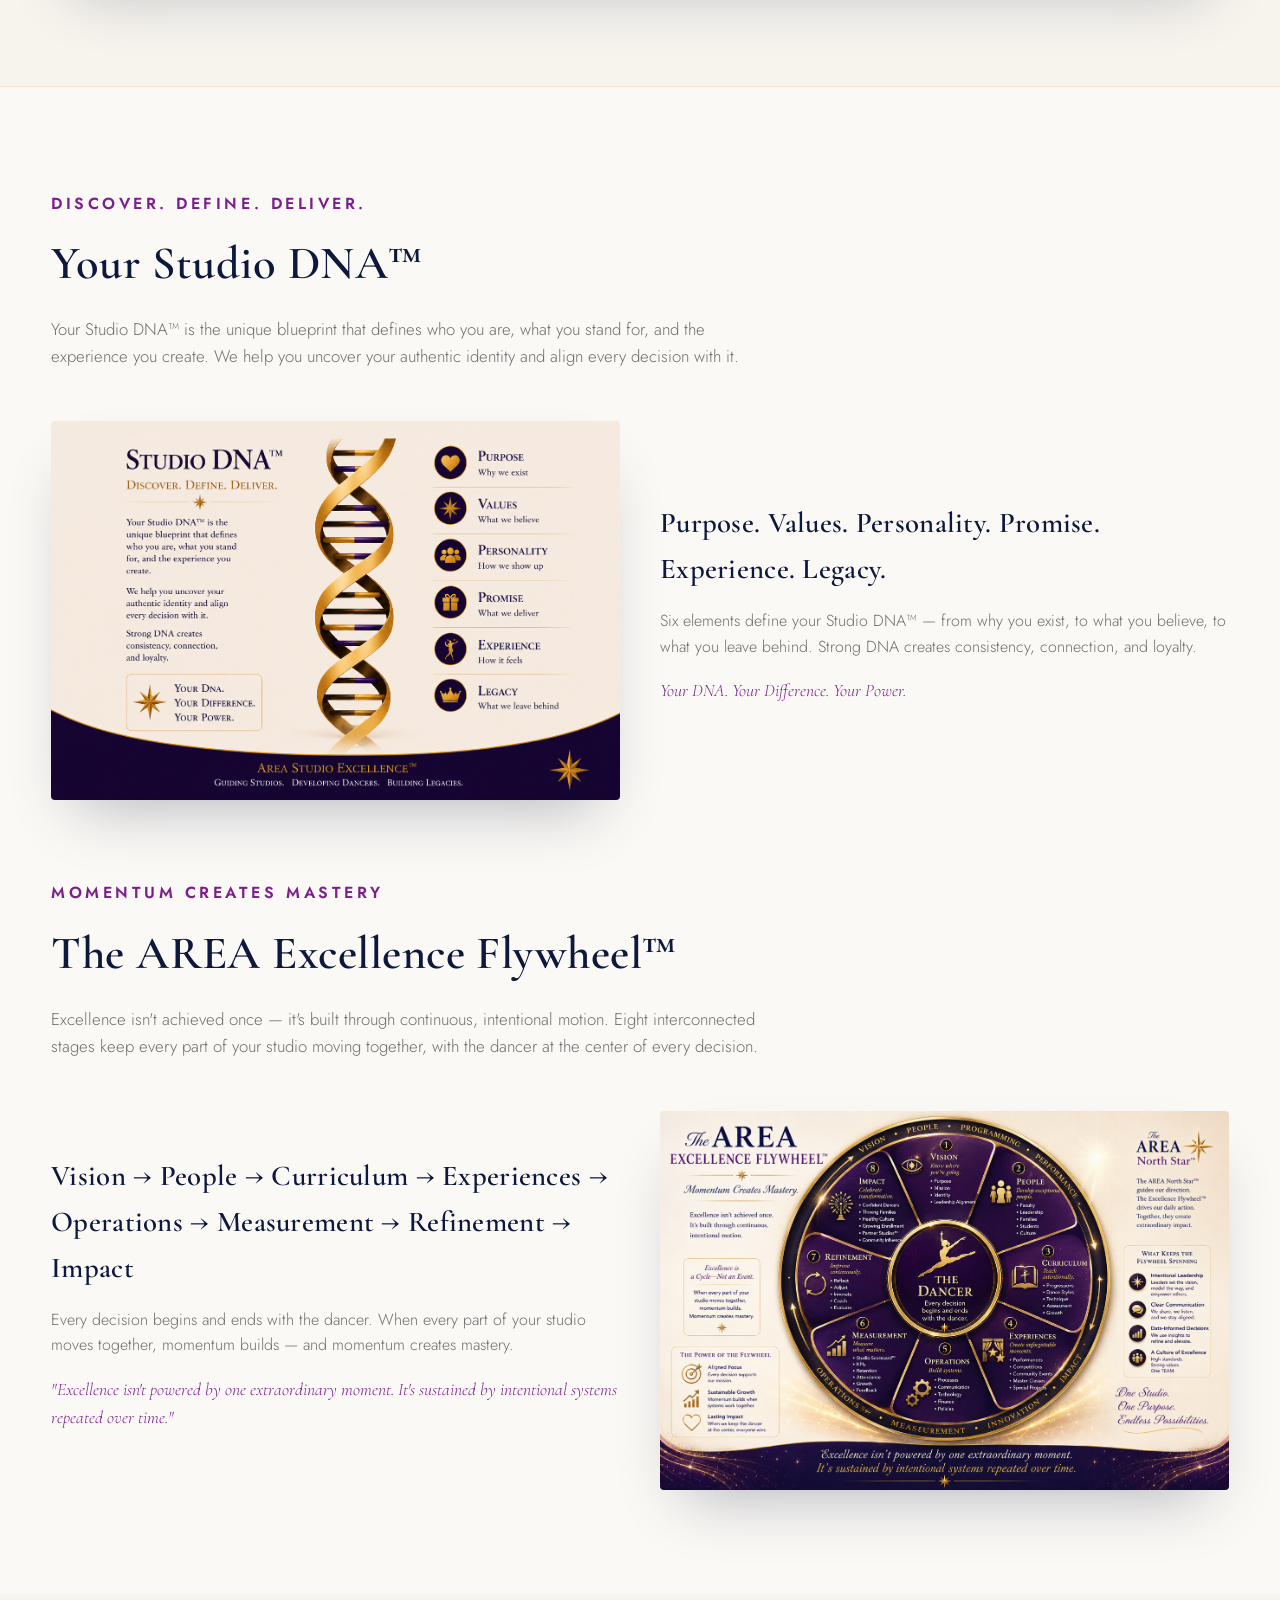
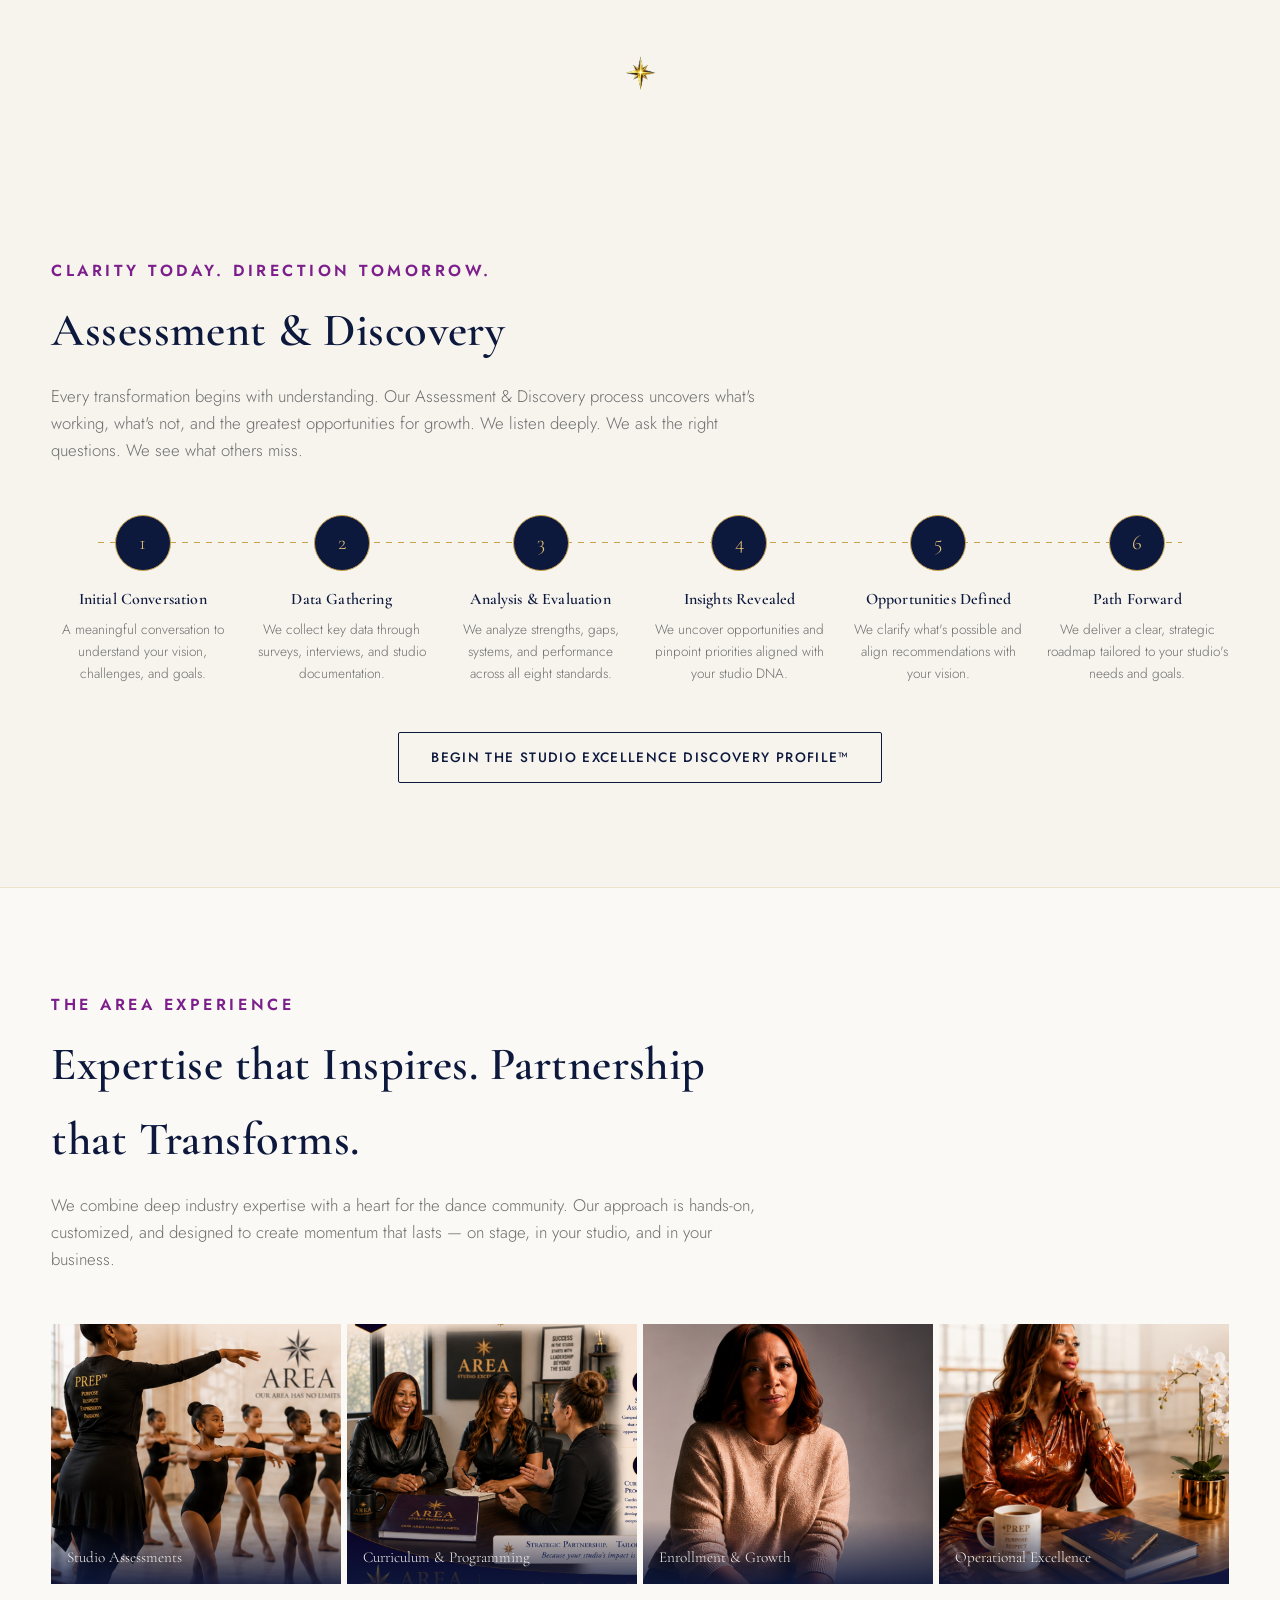
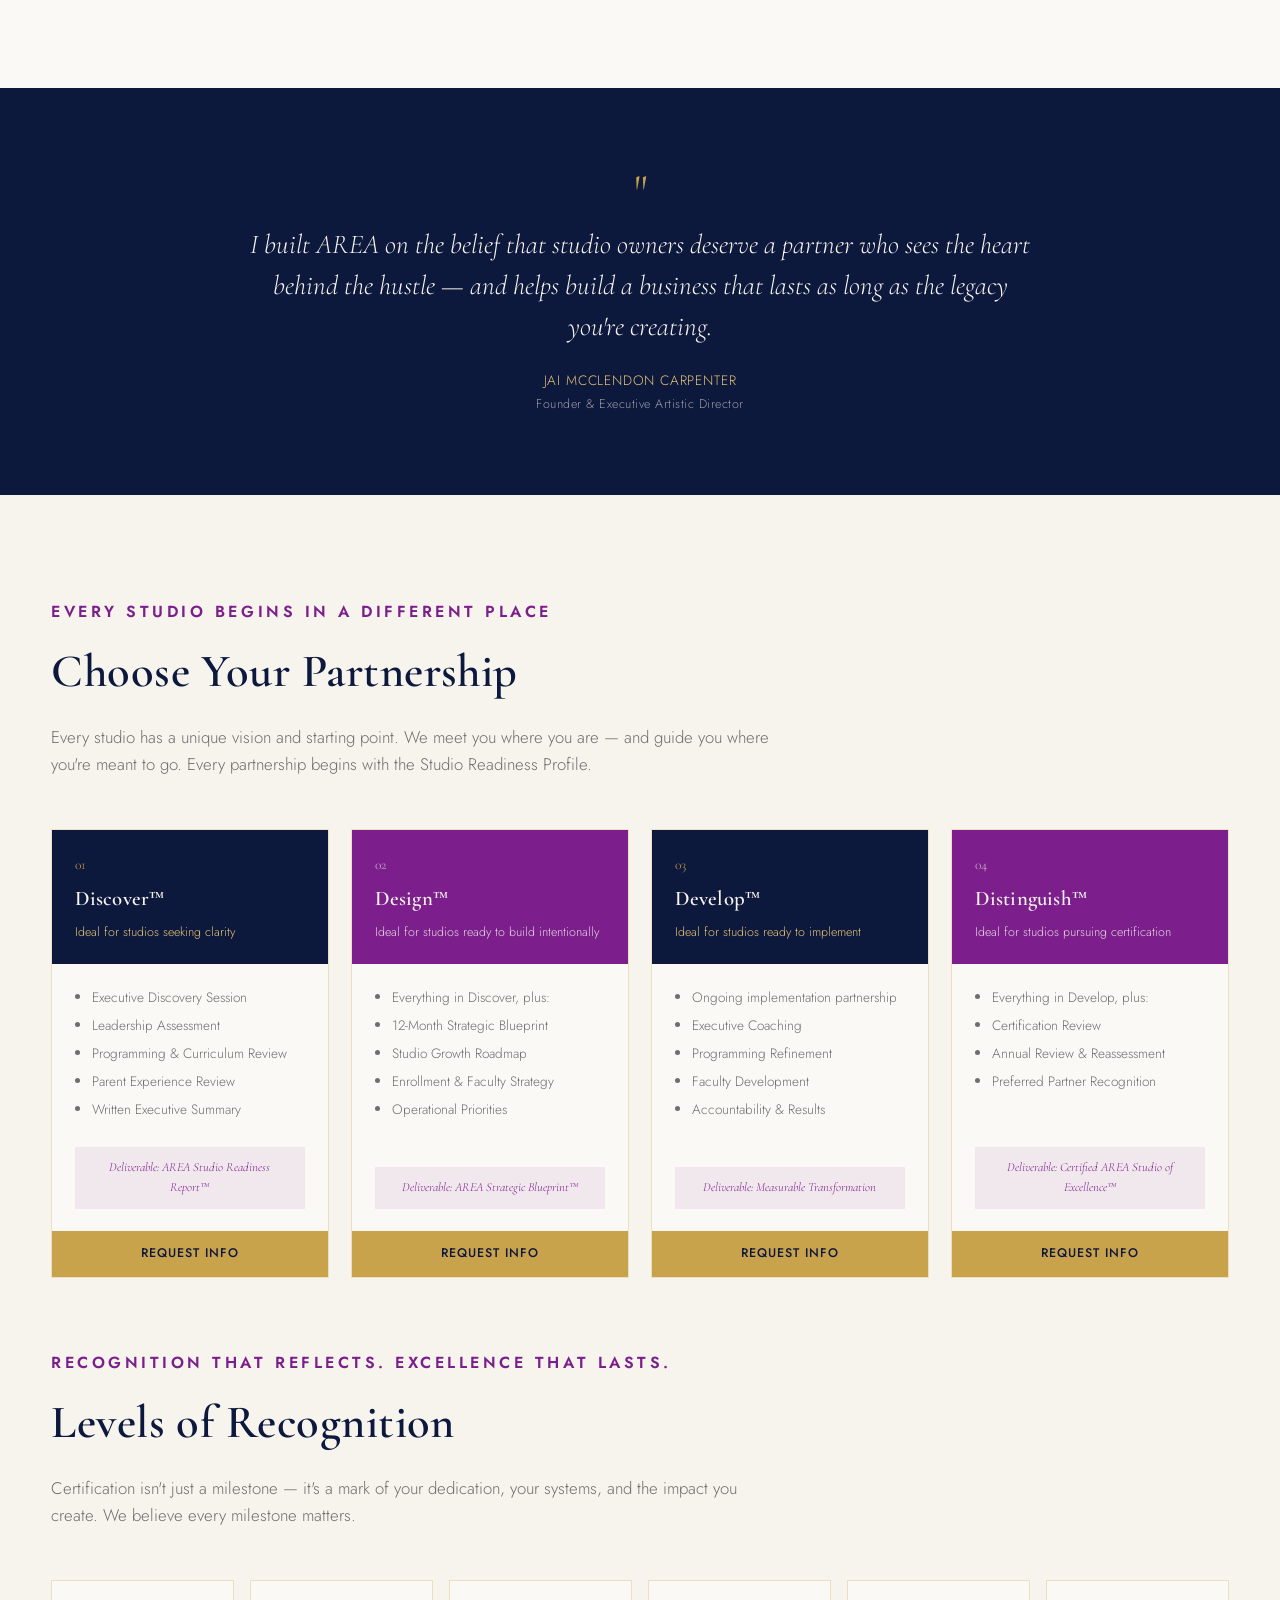
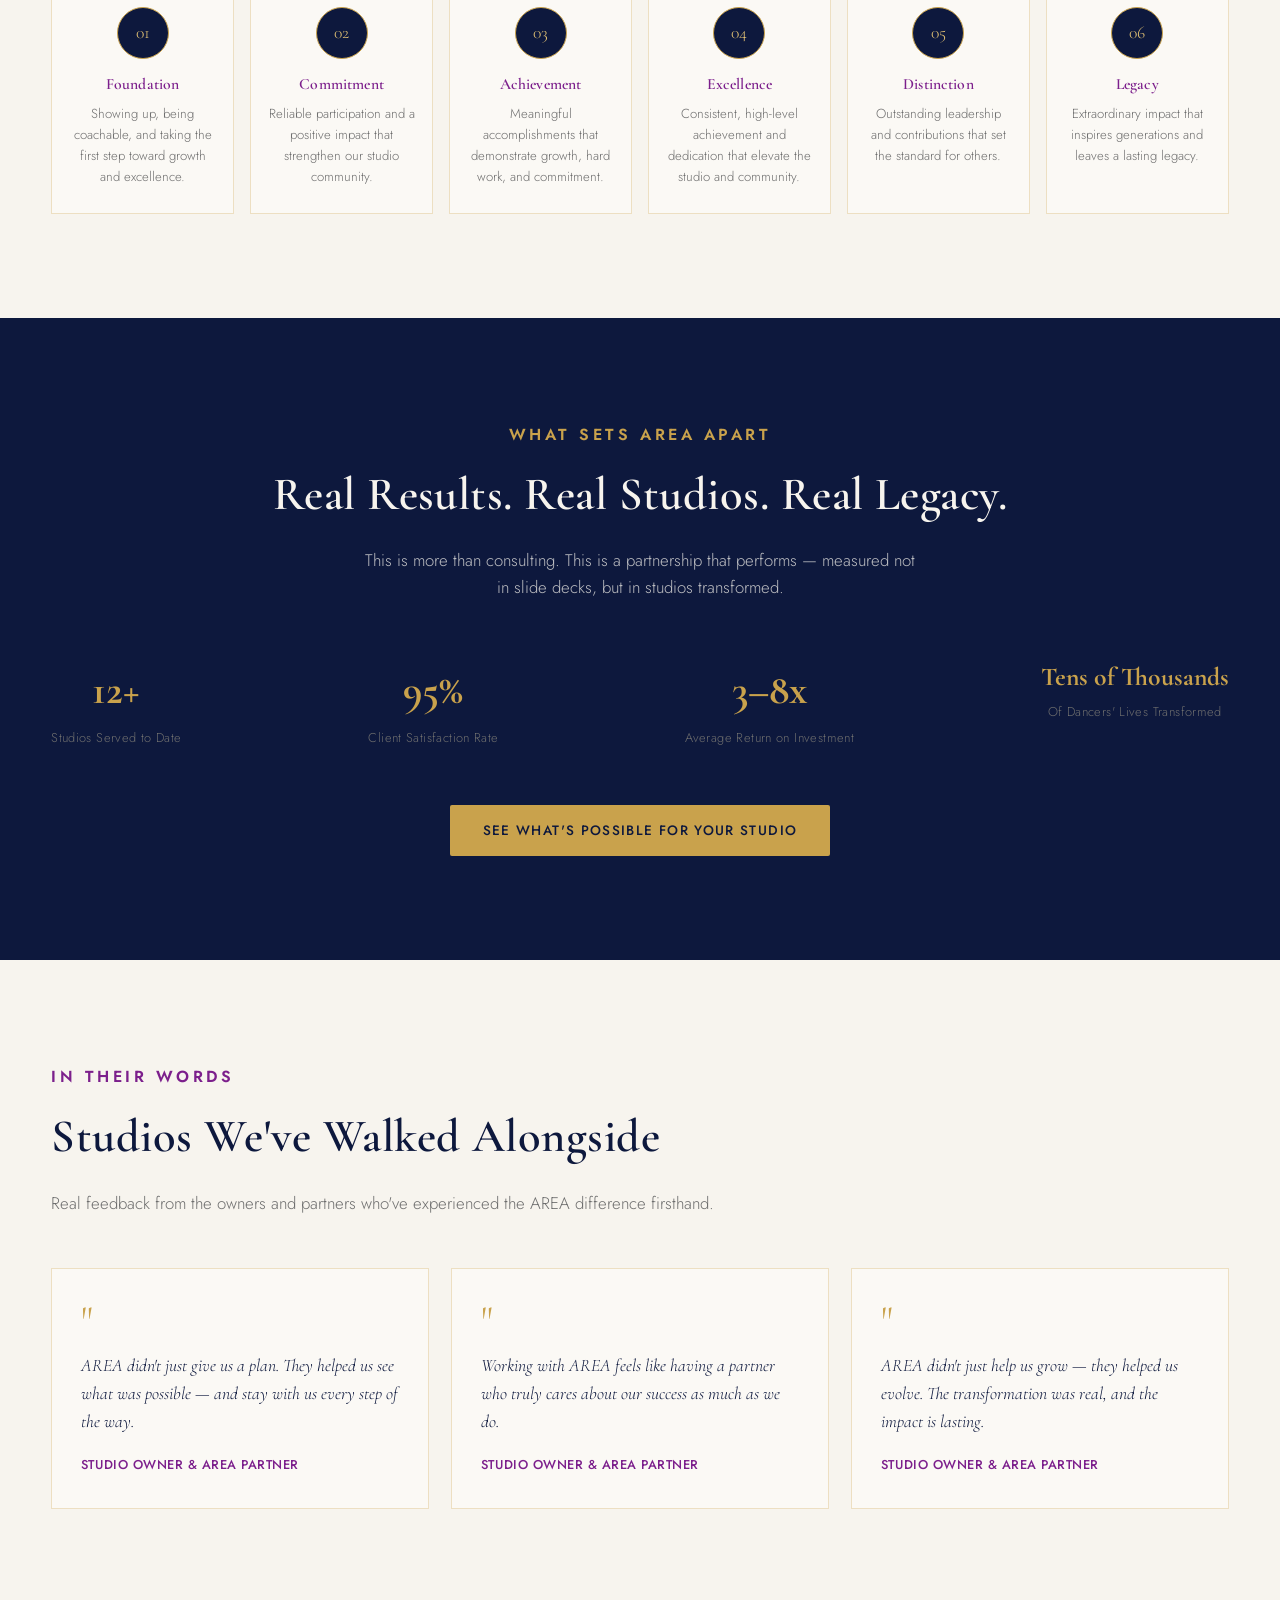
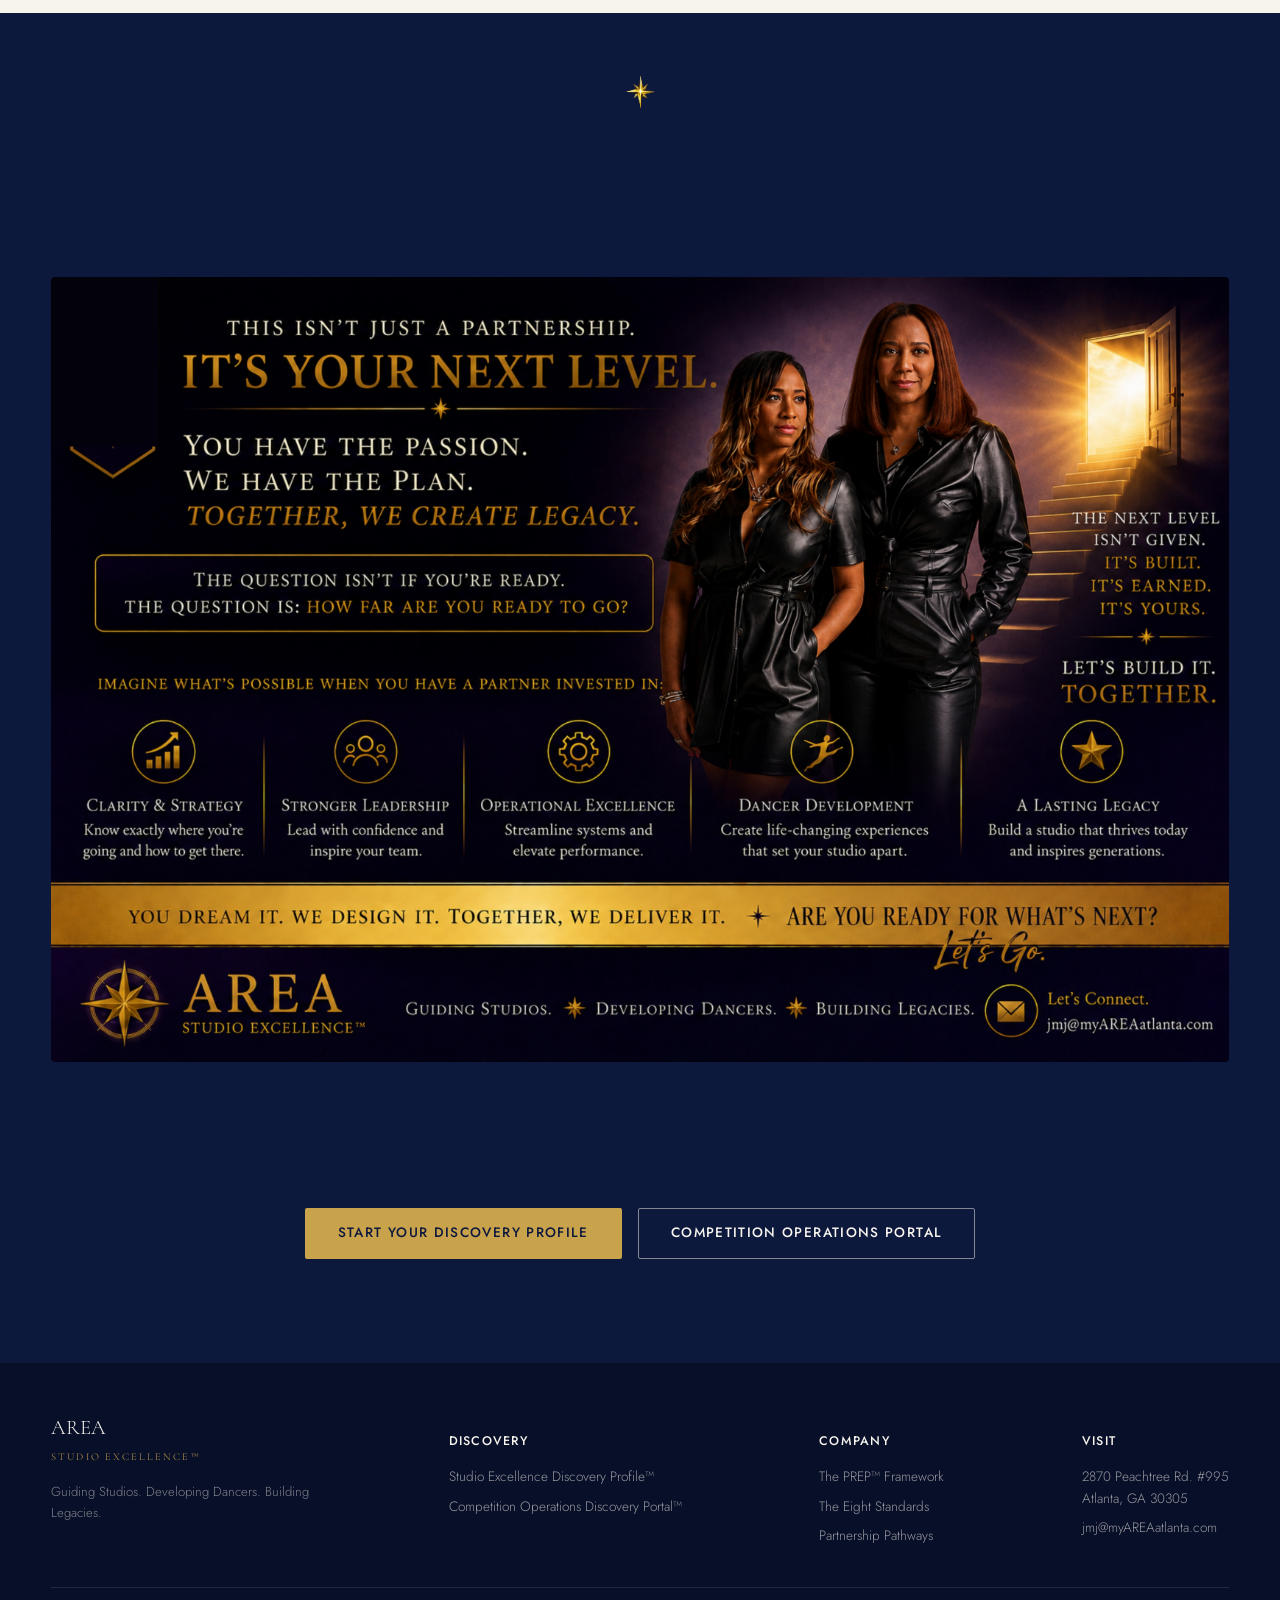
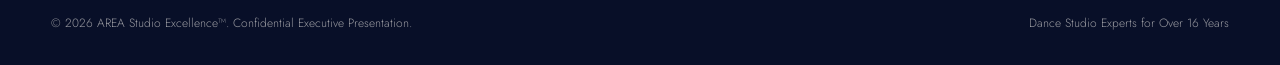
==== commit c2383179: "Add files via upload" ====
--- a/area-site/index.html
+++ b/area-site/index.html
@@ -524,7 +524,7 @@
 <!-- WHY STUDIOS PLATEAU -->
 <section class="section-pad" style="padding-bottom:0;">
   <div class="container">
-    <img src="images/slides/slide3.jpg" alt="Why Great Studios Plateau — common reasons studios plateau" style="width:100%; border-radius:4px; box-shadow:0 30px 60px -25px rgba(13,24,61,0.3);">
+    <img src="images/slides/slide3-v2.jpg" alt="Why Great Studios Plateau — common reasons studios plateau" style="width:100%; border-radius:4px; box-shadow:0 30px 60px -25px rgba(13,24,61,0.3);">
   </div>
 </section>
 
